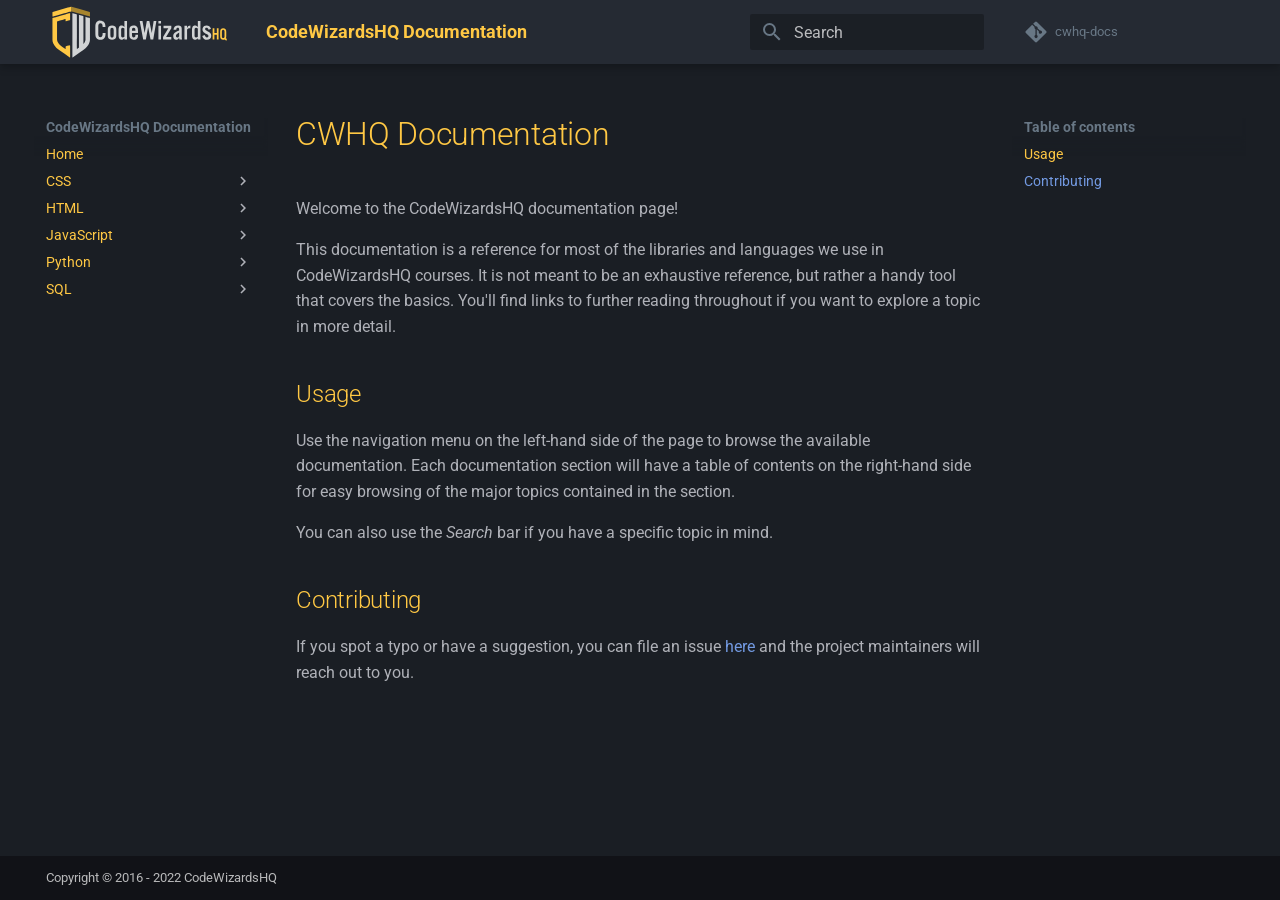
==== index.html @ 2c2e21c8 "Deployed 462dd9d with MkDocs version: 1.5.3" ====
<!doctype html>
<html lang="en" class="no-js">
  <head>
    
      <meta charset="utf-8">
      <meta name="viewport" content="width=device-width,initial-scale=1">
      
      
      
        <link rel="canonical" href="http://docs.codewizardshq.com/">
      
      
      
        <link rel="next" href="css/css/">
      
      
      <link rel="icon" href="assets/favicon.ico">
      <meta name="generator" content="mkdocs-1.5.3, mkdocs-material-9.4.0">
    
    
      
        <title>CodeWizardsHQ Documentation</title>
      
    
    
      <link rel="stylesheet" href="assets/stylesheets/main.9f615399.min.css">
      
        
        <link rel="stylesheet" href="assets/stylesheets/palette.649f08f9.min.css">
      
      


    
    
      
    
    
      
        
        
        <link rel="preconnect" href="https://fonts.gstatic.com" crossorigin>
        <link rel="stylesheet" href="https://fonts.googleapis.com/css?family=Roboto:300,300i,400,400i,700,700i%7CRoboto+Mono:400,400i,700,700i&display=fallback">
        <style>:root{--md-text-font:"Roboto";--md-code-font:"Roboto Mono"}</style>
      
    
    
      <link rel="stylesheet" href="stylesheets/extra.css">
    
    <script>__md_scope=new URL(".",location),__md_hash=e=>[...e].reduce((e,_)=>(e<<5)-e+_.charCodeAt(0),0),__md_get=(e,_=localStorage,t=__md_scope)=>JSON.parse(_.getItem(t.pathname+"."+e)),__md_set=(e,_,t=localStorage,a=__md_scope)=>{try{t.setItem(a.pathname+"."+e,JSON.stringify(_))}catch(e){}}</script>
    
      
  


  
  

<script id="__analytics">function __md_analytics(){function n(){dataLayer.push(arguments)}window.dataLayer=window.dataLayer||[],n("js",new Date),n("config","G-JR29D20SDK"),document.addEventListener("DOMContentLoaded",function(){document.forms.search&&document.forms.search.query.addEventListener("blur",function(){this.value&&n("event","search",{search_term:this.value})}),document$.subscribe(function(){var a=document.forms.feedback;if(void 0!==a)for(var e of a.querySelectorAll("[type=submit]"))e.addEventListener("click",function(e){e.preventDefault();var t=document.location.pathname,e=this.getAttribute("data-md-value");n("event","feedback",{page:t,data:e}),a.firstElementChild.disabled=!0;e=a.querySelector(".md-feedback__note [data-md-value='"+e+"']");e&&(e.hidden=!1)}),a.hidden=!1}),location$.subscribe(function(e){n("config","G-JR29D20SDK",{page_path:e.pathname})})});var e=document.createElement("script");e.async=!0,e.src="https://www.googletagmanager.com/gtag/js?id=G-JR29D20SDK",document.getElementById("__analytics").insertAdjacentElement("afterEnd",e)}</script>
  
    <script>"undefined"!=typeof __md_analytics&&__md_analytics()</script>
  

    
    
    
  </head>
  
  
    
    
    
    
    
    <body dir="ltr" data-md-color-scheme="slate" data-md-color-primary="indigo" data-md-color-accent="indigo">
  
    
    
    <input class="md-toggle" data-md-toggle="drawer" type="checkbox" id="__drawer" autocomplete="off">
    <input class="md-toggle" data-md-toggle="search" type="checkbox" id="__search" autocomplete="off">
    <label class="md-overlay" for="__drawer"></label>
    <div data-md-component="skip">
      
        
        <a href="#cwhq-documentation" class="md-skip">
          Skip to content
        </a>
      
    </div>
    <div data-md-component="announce">
      
    </div>
    
    
      

  

<header class="md-header md-header--shadow" data-md-component="header">
  <nav class="md-header__inner md-grid" aria-label="Header">
    <a href="." title="CodeWizardsHQ Documentation" class="md-header__button md-logo" aria-label="CodeWizardsHQ Documentation" data-md-component="logo">
      
  <img src="assets/lightHorizontal.svg" alt="logo">

    </a>
    <label class="md-header__button md-icon" for="__drawer">
      
      <svg xmlns="http://www.w3.org/2000/svg" viewBox="0 0 24 24"><path d="M3 6h18v2H3V6m0 5h18v2H3v-2m0 5h18v2H3v-2Z"/></svg>
    </label>
    <div class="md-header__title" data-md-component="header-title">
      <div class="md-header__ellipsis">
        <div class="md-header__topic">
          <span class="md-ellipsis">
            CodeWizardsHQ Documentation
          </span>
        </div>
        <div class="md-header__topic" data-md-component="header-topic">
          <span class="md-ellipsis">
            
              Home
            
          </span>
        </div>
      </div>
    </div>
    
      
    
    
    
      <label class="md-header__button md-icon" for="__search">
        
        <svg xmlns="http://www.w3.org/2000/svg" viewBox="0 0 24 24"><path d="M9.5 3A6.5 6.5 0 0 1 16 9.5c0 1.61-.59 3.09-1.56 4.23l.27.27h.79l5 5-1.5 1.5-5-5v-.79l-.27-.27A6.516 6.516 0 0 1 9.5 16 6.5 6.5 0 0 1 3 9.5 6.5 6.5 0 0 1 9.5 3m0 2C7 5 5 7 5 9.5S7 14 9.5 14 14 12 14 9.5 12 5 9.5 5Z"/></svg>
      </label>
      <div class="md-search" data-md-component="search" role="dialog">
  <label class="md-search__overlay" for="__search"></label>
  <div class="md-search__inner" role="search">
    <form class="md-search__form" name="search">
      <input type="text" class="md-search__input" name="query" aria-label="Search" placeholder="Search" autocapitalize="off" autocorrect="off" autocomplete="off" spellcheck="false" data-md-component="search-query" required>
      <label class="md-search__icon md-icon" for="__search">
        
        <svg xmlns="http://www.w3.org/2000/svg" viewBox="0 0 24 24"><path d="M9.5 3A6.5 6.5 0 0 1 16 9.5c0 1.61-.59 3.09-1.56 4.23l.27.27h.79l5 5-1.5 1.5-5-5v-.79l-.27-.27A6.516 6.516 0 0 1 9.5 16 6.5 6.5 0 0 1 3 9.5 6.5 6.5 0 0 1 9.5 3m0 2C7 5 5 7 5 9.5S7 14 9.5 14 14 12 14 9.5 12 5 9.5 5Z"/></svg>
        
        <svg xmlns="http://www.w3.org/2000/svg" viewBox="0 0 24 24"><path d="M20 11v2H8l5.5 5.5-1.42 1.42L4.16 12l7.92-7.92L13.5 5.5 8 11h12Z"/></svg>
      </label>
      <nav class="md-search__options" aria-label="Search">
        
        <button type="reset" class="md-search__icon md-icon" title="Clear" aria-label="Clear" tabindex="-1">
          
          <svg xmlns="http://www.w3.org/2000/svg" viewBox="0 0 24 24"><path d="M19 6.41 17.59 5 12 10.59 6.41 5 5 6.41 10.59 12 5 17.59 6.41 19 12 13.41 17.59 19 19 17.59 13.41 12 19 6.41Z"/></svg>
        </button>
      </nav>
      
        <div class="md-search__suggest" data-md-component="search-suggest"></div>
      
    </form>
    <div class="md-search__output">
      <div class="md-search__scrollwrap" data-md-scrollfix>
        <div class="md-search-result" data-md-component="search-result">
          <div class="md-search-result__meta">
            Initializing search
          </div>
          <ol class="md-search-result__list" role="presentation"></ol>
        </div>
      </div>
    </div>
  </div>
</div>
    
    
      <div class="md-header__source">
        <a href="https://github.com/codewizardshq/docs" title="Go to repository" class="md-source" data-md-component="source">
  <div class="md-source__icon md-icon">
    
    <svg xmlns="http://www.w3.org/2000/svg" viewBox="0 0 448 512"><!--! Font Awesome Free 6.4.2 by @fontawesome - https://fontawesome.com License - https://fontawesome.com/license/free (Icons: CC BY 4.0, Fonts: SIL OFL 1.1, Code: MIT License) Copyright 2023 Fonticons, Inc.--><path d="M439.55 236.05 244 40.45a28.87 28.87 0 0 0-40.81 0l-40.66 40.63 51.52 51.52c27.06-9.14 52.68 16.77 43.39 43.68l49.66 49.66c34.23-11.8 61.18 31 35.47 56.69-26.49 26.49-70.21-2.87-56-37.34L240.22 199v121.85c25.3 12.54 22.26 41.85 9.08 55a34.34 34.34 0 0 1-48.55 0c-17.57-17.6-11.07-46.91 11.25-56v-123c-20.8-8.51-24.6-30.74-18.64-45L142.57 101 8.45 235.14a28.86 28.86 0 0 0 0 40.81l195.61 195.6a28.86 28.86 0 0 0 40.8 0l194.69-194.69a28.86 28.86 0 0 0 0-40.81z"/></svg>
  </div>
  <div class="md-source__repository">
    cwhq-docs
  </div>
</a>
      </div>
    
  </nav>
  
</header>
    
    <div class="md-container" data-md-component="container">
      
      
        
          
        
      
      <main class="md-main" data-md-component="main">
        <div class="md-main__inner md-grid">
          
            
              
              <div class="md-sidebar md-sidebar--primary" data-md-component="sidebar" data-md-type="navigation" >
                <div class="md-sidebar__scrollwrap">
                  <div class="md-sidebar__inner">
                    



<nav class="md-nav md-nav--primary" aria-label="Navigation" data-md-level="0">
  <label class="md-nav__title" for="__drawer">
    <a href="." title="CodeWizardsHQ Documentation" class="md-nav__button md-logo" aria-label="CodeWizardsHQ Documentation" data-md-component="logo">
      
  <img src="assets/lightHorizontal.svg" alt="logo">

    </a>
    CodeWizardsHQ Documentation
  </label>
  
    <div class="md-nav__source">
      <a href="https://github.com/codewizardshq/docs" title="Go to repository" class="md-source" data-md-component="source">
  <div class="md-source__icon md-icon">
    
    <svg xmlns="http://www.w3.org/2000/svg" viewBox="0 0 448 512"><!--! Font Awesome Free 6.4.2 by @fontawesome - https://fontawesome.com License - https://fontawesome.com/license/free (Icons: CC BY 4.0, Fonts: SIL OFL 1.1, Code: MIT License) Copyright 2023 Fonticons, Inc.--><path d="M439.55 236.05 244 40.45a28.87 28.87 0 0 0-40.81 0l-40.66 40.63 51.52 51.52c27.06-9.14 52.68 16.77 43.39 43.68l49.66 49.66c34.23-11.8 61.18 31 35.47 56.69-26.49 26.49-70.21-2.87-56-37.34L240.22 199v121.85c25.3 12.54 22.26 41.85 9.08 55a34.34 34.34 0 0 1-48.55 0c-17.57-17.6-11.07-46.91 11.25-56v-123c-20.8-8.51-24.6-30.74-18.64-45L142.57 101 8.45 235.14a28.86 28.86 0 0 0 0 40.81l195.61 195.6a28.86 28.86 0 0 0 40.8 0l194.69-194.69a28.86 28.86 0 0 0 0-40.81z"/></svg>
  </div>
  <div class="md-source__repository">
    cwhq-docs
  </div>
</a>
    </div>
  
  <ul class="md-nav__list" data-md-scrollfix>
    
      
      
  
  
    
  
  
    <li class="md-nav__item md-nav__item--active">
      
      <input class="md-nav__toggle md-toggle" type="checkbox" id="__toc">
      
      
        
      
      
        <label class="md-nav__link md-nav__link--active" for="__toc">
          
  
  <span class="md-ellipsis">
    Home
  </span>
  

          <span class="md-nav__icon md-icon"></span>
        </label>
      
      <a href="." class="md-nav__link md-nav__link--active">
        
  
  <span class="md-ellipsis">
    Home
  </span>
  

      </a>
      
        

<nav class="md-nav md-nav--secondary" aria-label="Table of contents">
  
  
  
    
  
  
    <label class="md-nav__title" for="__toc">
      <span class="md-nav__icon md-icon"></span>
      Table of contents
    </label>
    <ul class="md-nav__list" data-md-component="toc" data-md-scrollfix>
      
        <li class="md-nav__item">
  <a href="#usage" class="md-nav__link">
    Usage
  </a>
  
</li>
      
        <li class="md-nav__item">
  <a href="#contributing" class="md-nav__link">
    Contributing
  </a>
  
</li>
      
    </ul>
  
</nav>
      
    </li>
  

    
      
      
  
  
  
    
    
    
    <li class="md-nav__item md-nav__item--nested">
      
        
        
        
        
        <input class="md-nav__toggle md-toggle " type="checkbox" id="__nav_2" >
        
          <label class="md-nav__link" for="__nav_2" id="__nav_2_label" tabindex="0">
            
  
  <span class="md-ellipsis">
    CSS
  </span>
  

            <span class="md-nav__icon md-icon"></span>
          </label>
        
        <nav class="md-nav" data-md-level="1" aria-labelledby="__nav_2_label" aria-expanded="false">
          <label class="md-nav__title" for="__nav_2">
            <span class="md-nav__icon md-icon"></span>
            CSS
          </label>
          <ul class="md-nav__list" data-md-scrollfix>
            
              
                
  
  
  
    <li class="md-nav__item">
      <a href="css/css/" class="md-nav__link">
        
  
  <span class="md-ellipsis">
    CSS Language
  </span>
  

      </a>
    </li>
  

              
            
          </ul>
        </nav>
      
    </li>
  

    
      
      
  
  
  
    
    
    
    <li class="md-nav__item md-nav__item--nested">
      
        
        
        
        
        <input class="md-nav__toggle md-toggle " type="checkbox" id="__nav_3" >
        
          <label class="md-nav__link" for="__nav_3" id="__nav_3_label" tabindex="0">
            
  
  <span class="md-ellipsis">
    HTML
  </span>
  

            <span class="md-nav__icon md-icon"></span>
          </label>
        
        <nav class="md-nav" data-md-level="1" aria-labelledby="__nav_3_label" aria-expanded="false">
          <label class="md-nav__title" for="__nav_3">
            <span class="md-nav__icon md-icon"></span>
            HTML
          </label>
          <ul class="md-nav__list" data-md-scrollfix>
            
              
                
  
  
  
    <li class="md-nav__item">
      <a href="html/html/" class="md-nav__link">
        
  
  <span class="md-ellipsis">
    HTML Language
  </span>
  

      </a>
    </li>
  

              
            
          </ul>
        </nav>
      
    </li>
  

    
      
      
  
  
  
    
    
    
    <li class="md-nav__item md-nav__item--nested">
      
        
        
        
        
        <input class="md-nav__toggle md-toggle " type="checkbox" id="__nav_4" >
        
          <label class="md-nav__link" for="__nav_4" id="__nav_4_label" tabindex="0">
            
  
  <span class="md-ellipsis">
    JavaScript
  </span>
  

            <span class="md-nav__icon md-icon"></span>
          </label>
        
        <nav class="md-nav" data-md-level="1" aria-labelledby="__nav_4_label" aria-expanded="false">
          <label class="md-nav__title" for="__nav_4">
            <span class="md-nav__icon md-icon"></span>
            JavaScript
          </label>
          <ul class="md-nav__list" data-md-scrollfix>
            
              
                
  
  
  
    <li class="md-nav__item">
      <a href="javascript/javascript-language/" class="md-nav__link">
        
  
  <span class="md-ellipsis">
    JavaScript Language
  </span>
  

      </a>
    </li>
  

              
            
              
                
  
  
  
    <li class="md-nav__item">
      <a href="javascript/browser-apis-and-jquery/" class="md-nav__link">
        
  
  <span class="md-ellipsis">
    Browser APIs and jQuery
  </span>
  

      </a>
    </li>
  

              
            
          </ul>
        </nav>
      
    </li>
  

    
      
      
  
  
  
    
    
    
    <li class="md-nav__item md-nav__item--nested">
      
        
        
        
        
        <input class="md-nav__toggle md-toggle " type="checkbox" id="__nav_5" >
        
          <label class="md-nav__link" for="__nav_5" id="__nav_5_label" tabindex="0">
            
  
  <span class="md-ellipsis">
    Python
  </span>
  

            <span class="md-nav__icon md-icon"></span>
          </label>
        
        <nav class="md-nav" data-md-level="1" aria-labelledby="__nav_5_label" aria-expanded="false">
          <label class="md-nav__title" for="__nav_5">
            <span class="md-nav__icon md-icon"></span>
            Python
          </label>
          <ul class="md-nav__list" data-md-scrollfix>
            
              
                
  
  
  
    <li class="md-nav__item">
      <a href="python/python-language/" class="md-nav__link">
        
  
  <span class="md-ellipsis">
    Python Language
  </span>
  

      </a>
    </li>
  

              
            
              
                
  
  
  
    <li class="md-nav__item">
      <a href="python/wizardlib/" class="md-nav__link">
        
  
  <span class="md-ellipsis">
    Wizardlib
  </span>
  

      </a>
    </li>
  

              
            
          </ul>
        </nav>
      
    </li>
  

    
      
      
  
  
  
    
    
    
    <li class="md-nav__item md-nav__item--nested">
      
        
        
        
        
        <input class="md-nav__toggle md-toggle " type="checkbox" id="__nav_6" >
        
          <label class="md-nav__link" for="__nav_6" id="__nav_6_label" tabindex="0">
            
  
  <span class="md-ellipsis">
    SQL
  </span>
  

            <span class="md-nav__icon md-icon"></span>
          </label>
        
        <nav class="md-nav" data-md-level="1" aria-labelledby="__nav_6_label" aria-expanded="false">
          <label class="md-nav__title" for="__nav_6">
            <span class="md-nav__icon md-icon"></span>
            SQL
          </label>
          <ul class="md-nav__list" data-md-scrollfix>
            
              
                
  
  
  
    <li class="md-nav__item">
      <a href="sql/sql-language/" class="md-nav__link">
        
  
  <span class="md-ellipsis">
    SQL Language
  </span>
  

      </a>
    </li>
  

              
            
          </ul>
        </nav>
      
    </li>
  

    
  </ul>
</nav>
                  </div>
                </div>
              </div>
            
            
              
              <div class="md-sidebar md-sidebar--secondary" data-md-component="sidebar" data-md-type="toc" >
                <div class="md-sidebar__scrollwrap">
                  <div class="md-sidebar__inner">
                    

<nav class="md-nav md-nav--secondary" aria-label="Table of contents">
  
  
  
    
  
  
    <label class="md-nav__title" for="__toc">
      <span class="md-nav__icon md-icon"></span>
      Table of contents
    </label>
    <ul class="md-nav__list" data-md-component="toc" data-md-scrollfix>
      
        <li class="md-nav__item">
  <a href="#usage" class="md-nav__link">
    Usage
  </a>
  
</li>
      
        <li class="md-nav__item">
  <a href="#contributing" class="md-nav__link">
    Contributing
  </a>
  
</li>
      
    </ul>
  
</nav>
                  </div>
                </div>
              </div>
            
          
          
            <div class="md-content" data-md-component="content">
              <article class="md-content__inner md-typeset">
                
                  

  
  


<h1 id="cwhq-documentation">CWHQ Documentation<a class="headerlink" href="#cwhq-documentation" title="Permanent link">&para;</a></h1>
<p>Welcome to the CodeWizardsHQ documentation page!</p>
<p>This documentation is a reference for most of the libraries and languages we use in CodeWizardsHQ courses. It is not meant to be an exhaustive reference, but rather a handy tool that covers the basics. You'll find links to further reading throughout if you want to explore a topic in more detail.</p>
<h2 id="usage">Usage<a class="headerlink" href="#usage" title="Permanent link">&para;</a></h2>
<p>Use the navigation menu on the left-hand side of the page to browse the available documentation. Each documentation section will have a table of contents on the right-hand side for easy browsing of the major topics contained in the section.</p>
<p>You can also use the <em>Search</em> bar if you have a specific topic in mind.</p>
<h2 id="contributing">Contributing<a class="headerlink" href="#contributing" title="Permanent link">&para;</a></h2>
<p>If you spot a typo or have a suggestion, you can file an issue <a href="https://github.com/codewizardshq/docs/issues">here</a> and the project maintainers will reach out to you.</p>


  




                
              </article>
            </div>
          
          
        </div>
        
      </main>
      
        <footer class="md-footer">
  
  <div class="md-footer-meta md-typeset">
    <div class="md-footer-meta__inner md-grid">
      <div class="md-copyright">
  
    <div class="md-copyright__highlight">
      Copyright &copy; 2016 - 2022 CodeWizardsHQ
    </div>
  
  
</div>
      
    </div>
  </div>
</footer>
      
    </div>
    <div class="md-dialog" data-md-component="dialog">
      <div class="md-dialog__inner md-typeset"></div>
    </div>
    
    <script id="__config" type="application/json">{"base": ".", "features": ["navigation.instant", "search.suggest"], "search": "assets/javascripts/workers/search.a264c092.min.js", "translations": {"clipboard.copied": "Copied to clipboard", "clipboard.copy": "Copy to clipboard", "search.result.more.one": "1 more on this page", "search.result.more.other": "# more on this page", "search.result.none": "No matching documents", "search.result.one": "1 matching document", "search.result.other": "# matching documents", "search.result.placeholder": "Type to start searching", "search.result.term.missing": "Missing", "select.version": "Select version"}}</script>
    
    
      <script src="assets/javascripts/bundle.4e0fa4ba.min.js"></script>
      
    
  </body>
</html>
---- assets/stylesheets/main.9f615399.min.css ----
@charset "UTF-8";html{-webkit-text-size-adjust:none;-moz-text-size-adjust:none;text-size-adjust:none;box-sizing:border-box}*,:after,:before{box-sizing:inherit}@media (prefers-reduced-motion){*,:after,:before{transition:none!important}}body{margin:0}a,button,input,label{-webkit-tap-highlight-color:transparent}a{color:inherit;text-decoration:none}hr{border:0;box-sizing:initial;display:block;height:.05rem;overflow:visible;padding:0}small{font-size:80%}sub,sup{line-height:1em}img{border-style:none}table{border-collapse:initial;border-spacing:0}td,th{font-weight:400;vertical-align:top}button{background:#0000;border:0;font-family:inherit;font-size:inherit;margin:0;padding:0}input{border:0;outline:none}:root{--md-primary-fg-color:#4051b5;--md-primary-fg-color--light:#5d6cc0;--md-primary-fg-color--dark:#303fa1;--md-primary-bg-color:#fff;--md-primary-bg-color--light:#ffffffb3;--md-accent-fg-color:#526cfe;--md-accent-fg-color--transparent:#526cfe1a;--md-accent-bg-color:#fff;--md-accent-bg-color--light:#ffffffb3}[data-md-color-scheme=default]{color-scheme:light}[data-md-color-scheme=default] img[src$="#gh-dark-mode-only"],[data-md-color-scheme=default] img[src$="#only-dark"]{display:none}:root,[data-md-color-scheme=default]{--md-hue:230;--md-default-fg-color:#000000de;--md-default-fg-color--light:#0000008a;--md-default-fg-color--lighter:#00000052;--md-default-fg-color--lightest:#00000012;--md-default-bg-color:#fff;--md-default-bg-color--light:#ffffffb3;--md-default-bg-color--lighter:#ffffff4d;--md-default-bg-color--lightest:#ffffff1f;--md-code-fg-color:#36464e;--md-code-bg-color:#f5f5f5;--md-code-hl-color:#4287ff;--md-code-hl-color--light:#4287ff1a;--md-code-hl-number-color:#d52a2a;--md-code-hl-special-color:#db1457;--md-code-hl-function-color:#a846b9;--md-code-hl-constant-color:#6e59d9;--md-code-hl-keyword-color:#3f6ec6;--md-code-hl-string-color:#1c7d4d;--md-code-hl-name-color:var(--md-code-fg-color);--md-code-hl-operator-color:var(--md-default-fg-color--light);--md-code-hl-punctuation-color:var(--md-default-fg-color--light);--md-code-hl-comment-color:var(--md-default-fg-color--light);--md-code-hl-generic-color:var(--md-default-fg-color--light);--md-code-hl-variable-color:var(--md-default-fg-color--light);--md-typeset-color:var(--md-default-fg-color);--md-typeset-a-color:var(--md-primary-fg-color);--md-typeset-del-color:#f5503d26;--md-typeset-ins-color:#0bd57026;--md-typeset-kbd-color:#fafafa;--md-typeset-kbd-accent-color:#fff;--md-typeset-kbd-border-color:#b8b8b8;--md-typeset-mark-color:#ffff0080;--md-typeset-strong-color:var(--md-default-fg-color);--md-typeset-table-color:#0000001f;--md-typeset-table-color--light:rgba(0,0,0,.035);--md-admonition-fg-color:var(--md-default-fg-color);--md-admonition-bg-color:var(--md-default-bg-color);--md-warning-fg-color:#000000de;--md-warning-bg-color:#ff9;--md-footer-fg-color:#fff;--md-footer-fg-color--light:#ffffffb3;--md-footer-fg-color--lighter:#ffffff73;--md-footer-bg-color:#000000de;--md-footer-bg-color--dark:#00000052;--md-shadow-z1:0 0.2rem 0.5rem #0000000d,0 0 0.05rem #0000001a;--md-shadow-z2:0 0.2rem 0.5rem #0000001a,0 0 0.05rem #00000040;--md-shadow-z3:0 0.2rem 0.5rem #0003,0 0 0.05rem #00000059}.md-icon svg{fill:currentcolor;display:block;height:1.2rem;width:1.2rem}body{-webkit-font-smoothing:antialiased;-moz-osx-font-smoothing:grayscale;--md-text-font-family:var(--md-text-font,_),-apple-system,BlinkMacSystemFont,Helvetica,Arial,sans-serif;--md-code-font-family:var(--md-code-font,_),SFMono-Regular,Consolas,Menlo,monospace}aside,body,input{font-feature-settings:"kern","liga";color:var(--md-typeset-color);font-family:var(--md-text-font-family)}code,kbd,pre{font-feature-settings:"kern";font-family:var(--md-code-font-family)}:root{--md-typeset-table-sort-icon:url('data:image/svg+xml;charset=utf-8,<svg xmlns="http://www.w3.org/2000/svg" viewBox="0 0 24 24"><path d="m18 21-4-4h3V7h-3l4-4 4 4h-3v10h3M2 19v-2h10v2M2 13v-2h7v2M2 7V5h4v2H2Z"/></svg>');--md-typeset-table-sort-icon--asc:url('data:image/svg+xml;charset=utf-8,<svg xmlns="http://www.w3.org/2000/svg" viewBox="0 0 24 24"><path d="M19 17h3l-4 4-4-4h3V3h2M2 17h10v2H2M6 5v2H2V5m0 6h7v2H2v-2Z"/></svg>');--md-typeset-table-sort-icon--desc:url('data:image/svg+xml;charset=utf-8,<svg xmlns="http://www.w3.org/2000/svg" viewBox="0 0 24 24"><path d="M19 7h3l-4-4-4 4h3v14h2M2 17h10v2H2M6 5v2H2V5m0 6h7v2H2v-2Z"/></svg>')}.md-typeset{-webkit-print-color-adjust:exact;color-adjust:exact;font-size:.8rem;line-height:1.6}@media print{.md-typeset{font-size:.68rem}}.md-typeset blockquote,.md-typeset dl,.md-typeset figure,.md-typeset ol,.md-typeset pre,.md-typeset ul{margin-bottom:1em;margin-top:1em}.md-typeset h1{color:var(--md-default-fg-color--light);font-size:2em;line-height:1.3;margin:0 0 1.25em}.md-typeset h1,.md-typeset h2{font-weight:300;letter-spacing:-.01em}.md-typeset h2{font-size:1.5625em;line-height:1.4;margin:1.6em 0 .64em}.md-typeset h3{font-size:1.25em;font-weight:400;letter-spacing:-.01em;line-height:1.5;margin:1.6em 0 .8em}.md-typeset h2+h3{margin-top:.8em}.md-typeset h4{font-weight:700;letter-spacing:-.01em;margin:1em 0}.md-typeset h5,.md-typeset h6{color:var(--md-default-fg-color--light);font-size:.8em;font-weight:700;letter-spacing:-.01em;margin:1.25em 0}.md-typeset h5{text-transform:uppercase}.md-typeset hr{border-bottom:.05rem solid var(--md-default-fg-color--lightest);display:flow-root;margin:1.5em 0}.md-typeset a{color:var(--md-typeset-a-color);word-break:break-word}.md-typeset a,.md-typeset a:before{transition:color 125ms}.md-typeset a:focus,.md-typeset a:hover{color:var(--md-accent-fg-color)}.md-typeset a:focus code,.md-typeset a:hover code{background-color:var(--md-accent-fg-color--transparent)}.md-typeset a code{color:currentcolor;transition:background-color 125ms}.md-typeset a strong{color:currentcolor}.md-typeset a.focus-visible{outline-color:var(--md-accent-fg-color);outline-offset:.2rem}.md-typeset code,.md-typeset kbd,.md-typeset pre{color:var(--md-code-fg-color);direction:ltr;font-variant-ligatures:none}@media print{.md-typeset code,.md-typeset kbd,.md-typeset pre{white-space:pre-wrap}}.md-typeset code{background-color:var(--md-code-bg-color);border-radius:.1rem;-webkit-box-decoration-break:clone;box-decoration-break:clone;font-size:.85em;padding:0 .2941176471em;word-break:break-word}.md-typeset code:not(.focus-visible){-webkit-tap-highlight-color:transparent;outline:none}.md-typeset pre{display:flow-root;line-height:1.4;position:relative}.md-typeset pre>code{-webkit-box-decoration-break:slice;box-decoration-break:slice;box-shadow:none;display:block;margin:0;outline-color:var(--md-accent-fg-color);overflow:auto;padding:.7720588235em 1.1764705882em;scrollbar-color:var(--md-default-fg-color--lighter) #0000;scrollbar-width:thin;touch-action:auto;word-break:normal}.md-typeset pre>code:hover{scrollbar-color:var(--md-accent-fg-color) #0000}.md-typeset pre>code::-webkit-scrollbar{height:.2rem;width:.2rem}.md-typeset pre>code::-webkit-scrollbar-thumb{background-color:var(--md-default-fg-color--lighter)}.md-typeset pre>code::-webkit-scrollbar-thumb:hover{background-color:var(--md-accent-fg-color)}.md-typeset kbd{background-color:var(--md-typeset-kbd-color);border-radius:.1rem;box-shadow:0 .1rem 0 .05rem var(--md-typeset-kbd-border-color),0 .1rem 0 var(--md-typeset-kbd-border-color),0 -.1rem .2rem var(--md-typeset-kbd-accent-color) inset;color:var(--md-default-fg-color);display:inline-block;font-size:.75em;padding:0 .6666666667em;vertical-align:text-top;word-break:break-word}.md-typeset mark{background-color:var(--md-typeset-mark-color);-webkit-box-decoration-break:clone;box-decoration-break:clone;color:inherit;word-break:break-word}.md-typeset abbr{border-bottom:.05rem dotted var(--md-default-fg-color--light);cursor:help;text-decoration:none}@media (hover:none){.md-typeset abbr[title]:focus:after,.md-typeset abbr[title]:hover:after{background-color:var(--md-default-fg-color);border-radius:.1rem;box-shadow:var(--md-shadow-z3);color:var(--md-default-bg-color);content:attr(title);font-size:.7rem;left:.8rem;margin-top:2em;padding:.2rem .3rem;position:absolute;right:.8rem}}.md-typeset small{opacity:.75}[dir=ltr] .md-typeset sub,[dir=ltr] .md-typeset sup{margin-left:.078125em}[dir=rtl] .md-typeset sub,[dir=rtl] .md-typeset sup{margin-right:.078125em}.md-typeset strong{color:var(--md-typeset-strong-color)}[dir=ltr] .md-typeset blockquote{padding-left:.6rem}[dir=rtl] .md-typeset blockquote{padding-right:.6rem}[dir=ltr] .md-typeset blockquote{border-left:.2rem solid var(--md-default-fg-color--lighter)}[dir=rtl] .md-typeset blockquote{border-right:.2rem solid var(--md-default-fg-color--lighter)}.md-typeset blockquote{color:var(--md-default-fg-color--light);margin-left:0;margin-right:0}.md-typeset ul{list-style-type:disc}[dir=ltr] .md-typeset ol,[dir=ltr] .md-typeset ul{margin-left:.625em}[dir=rtl] .md-typeset ol,[dir=rtl] .md-typeset ul{margin-right:.625em}.md-typeset ol,.md-typeset ul{padding:0}.md-typeset ol:not([hidden]),.md-typeset ul:not([hidden]){display:flow-root}.md-typeset ol ol,.md-typeset ul ol{list-style-type:lower-alpha}.md-typeset ol ol ol,.md-typeset ul ol ol{list-style-type:lower-roman}[dir=ltr] .md-typeset ol li,[dir=ltr] .md-typeset ul li{margin-left:1.25em}[dir=rtl] .md-typeset ol li,[dir=rtl] .md-typeset ul li{margin-right:1.25em}.md-typeset ol li,.md-typeset ul li{margin-bottom:.5em}.md-typeset ol li blockquote,.md-typeset ol li p,.md-typeset ul li blockquote,.md-typeset ul li p{margin:.5em 0}.md-typeset ol li:last-child,.md-typeset ul li:last-child{margin-bottom:0}[dir=ltr] .md-typeset ol li ol,[dir=ltr] .md-typeset ol li ul,[dir=ltr] .md-typeset ul li ol,[dir=ltr] .md-typeset ul li ul{margin-left:.625em}[dir=rtl] .md-typeset ol li ol,[dir=rtl] .md-typeset ol li ul,[dir=rtl] .md-typeset ul li ol,[dir=rtl] .md-typeset ul li ul{margin-right:.625em}.md-typeset ol li ol,.md-typeset ol li ul,.md-typeset ul li ol,.md-typeset ul li ul{margin-bottom:.5em;margin-top:.5em}[dir=ltr] .md-typeset dd{margin-left:1.875em}[dir=rtl] .md-typeset dd{margin-right:1.875em}.md-typeset dd{margin-bottom:1.5em;margin-top:1em}.md-typeset img,.md-typeset svg,.md-typeset video{height:auto;max-width:100%}.md-typeset img[align=left]{margin:1em 1em 1em 0}.md-typeset img[align=right]{margin:1em 0 1em 1em}.md-typeset img[align]:only-child{margin-top:0}.md-typeset figure{display:flow-root;margin:1em auto;max-width:100%;text-align:center;width:-webkit-fit-content;width:-moz-fit-content;width:fit-content}.md-typeset figure img{display:block}.md-typeset figcaption{font-style:italic;margin:1em auto;max-width:24rem}.md-typeset iframe{max-width:100%}.md-typeset table:not([class]){background-color:var(--md-default-bg-color);border:.05rem solid var(--md-typeset-table-color);border-radius:.1rem;display:inline-block;font-size:.64rem;max-width:100%;overflow:auto;touch-action:auto}@media print{.md-typeset table:not([class]){display:table}}.md-typeset table:not([class])+*{margin-top:1.5em}.md-typeset table:not([class]) td>:first-child,.md-typeset table:not([class]) th>:first-child{margin-top:0}.md-typeset table:not([class]) td>:last-child,.md-typeset table:not([class]) th>:last-child{margin-bottom:0}.md-typeset table:not([class]) td:not([align]),.md-typeset table:not([class]) th:not([align]){text-align:left}[dir=rtl] .md-typeset table:not([class]) td:not([align]),[dir=rtl] .md-typeset table:not([class]) th:not([align]){text-align:right}.md-typeset table:not([class]) th{font-weight:700;min-width:5rem;padding:.9375em 1.25em;vertical-align:top}.md-typeset table:not([class]) td{border-top:.05rem solid var(--md-typeset-table-color);padding:.9375em 1.25em;vertical-align:top}.md-typeset table:not([class]) tbody tr{transition:background-color 125ms}.md-typeset table:not([class]) tbody tr:hover{background-color:var(--md-typeset-table-color--light);box-shadow:0 .05rem 0 var(--md-default-bg-color) inset}.md-typeset table:not([class]) a{word-break:normal}.md-typeset table th[role=columnheader]{cursor:pointer}[dir=ltr] .md-typeset table th[role=columnheader]:after{margin-left:.5em}[dir=rtl] .md-typeset table th[role=columnheader]:after{margin-right:.5em}.md-typeset table th[role=columnheader]:after{content:"";display:inline-block;height:1.2em;-webkit-mask-image:var(--md-typeset-table-sort-icon);mask-image:var(--md-typeset-table-sort-icon);-webkit-mask-repeat:no-repeat;mask-repeat:no-repeat;-webkit-mask-size:contain;mask-size:contain;transition:background-color 125ms;vertical-align:text-bottom;width:1.2em}.md-typeset table th[role=columnheader]:hover:after{background-color:var(--md-default-fg-color--lighter)}.md-typeset table th[role=columnheader][aria-sort=ascending]:after{background-color:var(--md-default-fg-color--light);-webkit-mask-image:var(--md-typeset-table-sort-icon--asc);mask-image:var(--md-typeset-table-sort-icon--asc)}.md-typeset table th[role=columnheader][aria-sort=descending]:after{background-color:var(--md-default-fg-color--light);-webkit-mask-image:var(--md-typeset-table-sort-icon--desc);mask-image:var(--md-typeset-table-sort-icon--desc)}.md-typeset__scrollwrap{margin:1em -.8rem;overflow-x:auto;touch-action:auto}.md-typeset__table{display:inline-block;margin-bottom:.5em;padding:0 .8rem}@media print{.md-typeset__table{display:block}}html .md-typeset__table table{display:table;margin:0;overflow:hidden;width:100%}@media screen and (max-width:44.9375em){.md-content__inner>pre{margin:1em -.8rem}.md-content__inner>pre code{border-radius:0}}.md-typeset .md-author{display:block;flex-shrink:0;height:1.6rem;overflow:hidden;position:relative;transition:color 125ms,transform 125ms;width:1.6rem}.md-typeset .md-author img{border-radius:100%;display:block}.md-typeset .md-author--more{background:var(--md-default-fg-color--lightest);color:var(--md-default-fg-color--lighter);font-size:.6rem;font-weight:700;line-height:1.6rem;text-align:center}.md-typeset .md-author--long{height:2.4rem;width:2.4rem}.md-typeset a.md-author{transform:scale(1)}.md-typeset a.md-author img{filter:grayscale(100%) opacity(75%);transition:filter 125ms}.md-typeset a.md-author:focus,.md-typeset a.md-author:hover{transform:scale(1.1);z-index:1}.md-typeset a.md-author:focus img,.md-typeset a.md-author:hover img{filter:grayscale(0)}.md-banner{background-color:var(--md-footer-bg-color);color:var(--md-footer-fg-color);overflow:auto}@media print{.md-banner{display:none}}.md-banner--warning{background-color:var(--md-warning-bg-color);color:var(--md-warning-fg-color)}.md-banner__inner{font-size:.7rem;margin:.6rem auto;padding:0 .8rem}[dir=ltr] .md-banner__button{float:right}[dir=rtl] .md-banner__button{float:left}.md-banner__button{color:inherit;cursor:pointer;transition:opacity .25s}.no-js .md-banner__button{display:none}.md-banner__button:hover{opacity:.7}html{font-size:125%;height:100%;overflow-x:hidden}@media screen and (min-width:100em){html{font-size:137.5%}}@media screen and (min-width:125em){html{font-size:150%}}body{background-color:var(--md-default-bg-color);display:flex;flex-direction:column;font-size:.5rem;min-height:100%;position:relative;width:100%}@media print{body{display:block}}@media screen and (max-width:59.9375em){body[data-md-scrolllock]{position:fixed}}.md-grid{margin-left:auto;margin-right:auto;max-width:61rem}.md-container{display:flex;flex-direction:column;flex-grow:1}@media print{.md-container{display:block}}.md-main{flex-grow:1}.md-main__inner{display:flex;height:100%;margin-top:1.5rem}.md-ellipsis{overflow:hidden;text-overflow:ellipsis}.md-toggle{display:none}.md-option{height:0;opacity:0;position:absolute;width:0}.md-option:checked+label:not([hidden]){display:block}.md-option.focus-visible+label{outline-color:var(--md-accent-fg-color);outline-style:auto}.md-skip{background-color:var(--md-default-fg-color);border-radius:.1rem;color:var(--md-default-bg-color);font-size:.64rem;margin:.5rem;opacity:0;outline-color:var(--md-accent-fg-color);padding:.3rem .5rem;position:fixed;transform:translateY(.4rem);z-index:-1}.md-skip:focus{opacity:1;transform:translateY(0);transition:transform .25s cubic-bezier(.4,0,.2,1),opacity 175ms 75ms;z-index:10}@page{margin:25mm}:root{--md-clipboard-icon:url('data:image/svg+xml;charset=utf-8,<svg xmlns="http://www.w3.org/2000/svg" viewBox="0 0 24 24"><path d="M19 21H8V7h11m0-2H8a2 2 0 0 0-2 2v14a2 2 0 0 0 2 2h11a2 2 0 0 0 2-2V7a2 2 0 0 0-2-2m-3-4H4a2 2 0 0 0-2 2v14h2V3h12V1Z"/></svg>')}.md-clipboard{border-radius:.1rem;color:var(--md-default-fg-color--lightest);cursor:pointer;height:1.5em;outline-color:var(--md-accent-fg-color);outline-offset:.1rem;position:absolute;right:.5em;top:.5em;transition:color .25s;width:1.5em;z-index:1}@media print{.md-clipboard{display:none}}.md-clipboard:not(.focus-visible){-webkit-tap-highlight-color:transparent;outline:none}:hover>.md-clipboard{color:var(--md-default-fg-color--light)}.md-clipboard:focus,.md-clipboard:hover{color:var(--md-accent-fg-color)}.md-clipboard:after{background-color:currentcolor;content:"";display:block;height:1.125em;margin:0 auto;-webkit-mask-image:var(--md-clipboard-icon);mask-image:var(--md-clipboard-icon);-webkit-mask-position:center;mask-position:center;-webkit-mask-repeat:no-repeat;mask-repeat:no-repeat;-webkit-mask-size:contain;mask-size:contain;width:1.125em}.md-clipboard--inline{cursor:pointer}.md-clipboard--inline code{transition:color .25s,background-color .25s}.md-clipboard--inline:focus code,.md-clipboard--inline:hover code{background-color:var(--md-accent-fg-color--transparent);color:var(--md-accent-fg-color)}@keyframes consent{0%{opacity:0;transform:translateY(100%)}to{opacity:1;transform:translateY(0)}}@keyframes overlay{0%{opacity:0}to{opacity:1}}.md-consent__overlay{animation:overlay .25s both;-webkit-backdrop-filter:blur(.1rem);backdrop-filter:blur(.1rem);background-color:#0000008a;height:100%;opacity:1;position:fixed;top:0;width:100%;z-index:5}.md-consent__inner{animation:consent .5s cubic-bezier(.1,.7,.1,1) both;background-color:var(--md-default-bg-color);border:0;border-radius:.1rem;bottom:0;box-shadow:0 0 .2rem #0000001a,0 .2rem .4rem #0003;max-height:100%;overflow:auto;padding:0;position:fixed;width:100%;z-index:5}.md-consent__form{padding:.8rem}.md-consent__settings{display:none;margin:1em 0}input:checked+.md-consent__settings{display:block}.md-consent__controls{margin-bottom:.8rem}.md-typeset .md-consent__controls .md-button{display:inline}@media screen and (max-width:44.9375em){.md-typeset .md-consent__controls .md-button{display:block;margin-top:.4rem;text-align:center;width:100%}}.md-consent label{cursor:pointer}.md-content{flex-grow:1;min-width:0}.md-content__inner{margin:0 .8rem 1.2rem;padding-top:.6rem}@media screen and (min-width:76.25em){[dir=ltr] .md-sidebar--primary:not([hidden])~.md-content>.md-content__inner{margin-left:1.2rem}[dir=ltr] .md-sidebar--secondary:not([hidden])~.md-content>.md-content__inner,[dir=rtl] .md-sidebar--primary:not([hidden])~.md-content>.md-content__inner{margin-right:1.2rem}[dir=rtl] .md-sidebar--secondary:not([hidden])~.md-content>.md-content__inner{margin-left:1.2rem}}.md-content__inner:before{content:"";display:block;height:.4rem}.md-content__inner>:last-child{margin-bottom:0}[dir=ltr] .md-content__button{float:right}[dir=rtl] .md-content__button{float:left}[dir=ltr] .md-content__button{margin-left:.4rem}[dir=rtl] .md-content__button{margin-right:.4rem}.md-content__button{margin:.4rem 0;padding:0}@media print{.md-content__button{display:none}}.md-typeset .md-content__button{color:var(--md-default-fg-color--lighter)}.md-content__button svg{display:inline;vertical-align:top}[dir=rtl] .md-content__button svg{transform:scaleX(-1)}[dir=ltr] .md-dialog{right:.8rem}[dir=rtl] .md-dialog{left:.8rem}.md-dialog{background-color:var(--md-default-fg-color);border-radius:.1rem;bottom:.8rem;box-shadow:var(--md-shadow-z3);min-width:11.1rem;opacity:0;padding:.4rem .6rem;pointer-events:none;position:fixed;transform:translateY(100%);transition:transform 0ms .4s,opacity .4s;z-index:4}@media print{.md-dialog{display:none}}.md-dialog--active{opacity:1;pointer-events:auto;transform:translateY(0);transition:transform .4s cubic-bezier(.075,.85,.175,1),opacity .4s}.md-dialog__inner{color:var(--md-default-bg-color);font-size:.7rem}.md-feedback{margin:2em 0 1em;text-align:center}.md-feedback fieldset{border:none;margin:0;padding:0}.md-feedback__title{font-weight:700;margin:1em auto}.md-feedback__inner{position:relative}.md-feedback__list{align-content:baseline;display:flex;flex-wrap:wrap;justify-content:center;position:relative}.md-feedback__list:hover .md-icon:not(:disabled){color:var(--md-default-fg-color--lighter)}:disabled .md-feedback__list{min-height:1.8rem}.md-feedback__icon{color:var(--md-default-fg-color--light);cursor:pointer;flex-shrink:0;margin:0 .1rem;transition:color 125ms}.md-feedback__icon:not(:disabled).md-icon:hover{color:var(--md-accent-fg-color)}.md-feedback__icon:disabled{color:var(--md-default-fg-color--lightest);pointer-events:none}.md-feedback__note{opacity:0;position:relative;transform:translateY(.4rem);transition:transform .4s cubic-bezier(.1,.7,.1,1),opacity .15s}.md-feedback__note>*{margin:0 auto;max-width:16rem}:disabled .md-feedback__note{opacity:1;transform:translateY(0)}.md-footer{background-color:var(--md-footer-bg-color);color:var(--md-footer-fg-color)}@media print{.md-footer{display:none}}.md-footer__inner{justify-content:space-between;overflow:auto;padding:.2rem}.md-footer__inner:not([hidden]){display:flex}.md-footer__link{align-items:end;display:flex;flex-grow:0.01;margin-bottom:.4rem;margin-top:1rem;max-width:100%;outline-color:var(--md-accent-fg-color);overflow:hidden;transition:opacity .25s}.md-footer__link:focus,.md-footer__link:hover{opacity:.7}[dir=rtl] .md-footer__link svg{transform:scaleX(-1)}@media screen and (max-width:44.9375em){.md-footer__link--prev{flex-shrink:0}.md-footer__link--prev .md-footer__title{display:none}}[dir=ltr] .md-footer__link--next{margin-left:auto}[dir=rtl] .md-footer__link--next{margin-right:auto}.md-footer__link--next{text-align:right}[dir=rtl] .md-footer__link--next{text-align:left}.md-footer__title{flex-grow:1;font-size:.9rem;margin-bottom:.7rem;max-width:calc(100% - 2.4rem);padding:0 1rem;white-space:nowrap}.md-footer__button{margin:.2rem;padding:.4rem}.md-footer__direction{font-size:.64rem;opacity:.7}.md-footer-meta{background-color:var(--md-footer-bg-color--dark)}.md-footer-meta__inner{display:flex;flex-wrap:wrap;justify-content:space-between;padding:.2rem}html .md-footer-meta.md-typeset a{color:var(--md-footer-fg-color--light)}html .md-footer-meta.md-typeset a:focus,html .md-footer-meta.md-typeset a:hover{color:var(--md-footer-fg-color)}.md-copyright{color:var(--md-footer-fg-color--lighter);font-size:.64rem;margin:auto .6rem;padding:.4rem 0;width:100%}@media screen and (min-width:45em){.md-copyright{width:auto}}.md-copyright__highlight{color:var(--md-footer-fg-color--light)}.md-social{display:inline-flex;gap:.2rem;margin:0 .4rem;padding:.2rem 0 .6rem}@media screen and (min-width:45em){.md-social{padding:.6rem 0}}.md-social__link{display:inline-block;height:1.6rem;text-align:center;width:1.6rem}.md-social__link:before{line-height:1.9}.md-social__link svg{fill:currentcolor;max-height:.8rem;vertical-align:-25%}.md-typeset .md-button{border:.1rem solid;border-radius:.1rem;color:var(--md-primary-fg-color);cursor:pointer;display:inline-block;font-weight:700;padding:.625em 2em;transition:color 125ms,background-color 125ms,border-color 125ms}.md-typeset .md-button--primary{background-color:var(--md-primary-fg-color);border-color:var(--md-primary-fg-color);color:var(--md-primary-bg-color)}.md-typeset .md-button:focus,.md-typeset .md-button:hover{background-color:var(--md-accent-fg-color);border-color:var(--md-accent-fg-color);color:var(--md-accent-bg-color)}[dir=ltr] .md-typeset .md-input{border-top-left-radius:.1rem}[dir=ltr] .md-typeset .md-input,[dir=rtl] .md-typeset .md-input{border-top-right-radius:.1rem}[dir=rtl] .md-typeset .md-input{border-top-left-radius:.1rem}.md-typeset .md-input{border-bottom:.1rem solid var(--md-default-fg-color--lighter);box-shadow:var(--md-shadow-z1);font-size:.8rem;height:1.8rem;padding:0 .6rem;transition:border .25s,box-shadow .25s}.md-typeset .md-input:focus,.md-typeset .md-input:hover{border-bottom-color:var(--md-accent-fg-color);box-shadow:var(--md-shadow-z2)}.md-typeset .md-input--stretch{width:100%}.md-header{background-color:var(--md-primary-fg-color);box-shadow:0 0 .2rem #0000,0 .2rem .4rem #0000;color:var(--md-primary-bg-color);display:block;left:0;position:sticky;right:0;top:0;z-index:4}@media print{.md-header{display:none}}.md-header[hidden]{transform:translateY(-100%);transition:transform .25s cubic-bezier(.8,0,.6,1),box-shadow .25s}.md-header--shadow{box-shadow:0 0 .2rem #0000001a,0 .2rem .4rem #0003;transition:transform .25s cubic-bezier(.1,.7,.1,1),box-shadow .25s}.md-header__inner{align-items:center;display:flex;padding:0 .2rem}.md-header__button{color:currentcolor;cursor:pointer;margin:.2rem;outline-color:var(--md-accent-fg-color);padding:.4rem;position:relative;transition:opacity .25s;vertical-align:middle;z-index:1}.md-header__button:hover{opacity:.7}.md-header__button:not([hidden]){display:inline-block}.md-header__button:not(.focus-visible){-webkit-tap-highlight-color:transparent;outline:none}.md-header__button.md-logo{margin:.2rem;padding:.4rem}@media screen and (max-width:76.1875em){.md-header__button.md-logo{display:none}}.md-header__button.md-logo img,.md-header__button.md-logo svg{fill:currentcolor;display:block;height:1.2rem;width:auto}@media screen and (min-width:60em){.md-header__button[for=__search]{display:none}}.no-js .md-header__button[for=__search]{display:none}[dir=rtl] .md-header__button[for=__search] svg{transform:scaleX(-1)}@media screen and (min-width:76.25em){.md-header__button[for=__drawer]{display:none}}.md-header__topic{display:flex;max-width:100%;position:absolute;transition:transform .4s cubic-bezier(.1,.7,.1,1),opacity .15s;white-space:nowrap}.md-header__topic+.md-header__topic{opacity:0;pointer-events:none;transform:translateX(1.25rem);transition:transform .4s cubic-bezier(1,.7,.1,.1),opacity .15s;z-index:-1}[dir=rtl] .md-header__topic+.md-header__topic{transform:translateX(-1.25rem)}.md-header__topic:first-child{font-weight:700}[dir=ltr] .md-header__title{margin-left:1rem}[dir=rtl] .md-header__title{margin-right:1rem}[dir=ltr] .md-header__title{margin-right:.4rem}[dir=rtl] .md-header__title{margin-left:.4rem}.md-header__title{flex-grow:1;font-size:.9rem;height:2.4rem;line-height:2.4rem}.md-header__title--active .md-header__topic{opacity:0;pointer-events:none;transform:translateX(-1.25rem);transition:transform .4s cubic-bezier(1,.7,.1,.1),opacity .15s;z-index:-1}[dir=rtl] .md-header__title--active .md-header__topic{transform:translateX(1.25rem)}.md-header__title--active .md-header__topic+.md-header__topic{opacity:1;pointer-events:auto;transform:translateX(0);transition:transform .4s cubic-bezier(.1,.7,.1,1),opacity .15s;z-index:0}.md-header__title>.md-header__ellipsis{height:100%;position:relative;width:100%}.md-header__option{display:flex;flex-shrink:0;max-width:100%;transition:max-width 0ms .25s,opacity .25s .25s;white-space:nowrap}[data-md-toggle=search]:checked~.md-header .md-header__option{max-width:0;opacity:0;transition:max-width 0ms,opacity 0ms}.md-header__option>input{bottom:0}.md-header__source{display:none}@media screen and (min-width:60em){[dir=ltr] .md-header__source{margin-left:1rem}[dir=rtl] .md-header__source{margin-right:1rem}.md-header__source{display:block;max-width:11.7rem;width:11.7rem}}@media screen and (min-width:76.25em){[dir=ltr] .md-header__source{margin-left:1.4rem}[dir=rtl] .md-header__source{margin-right:1.4rem}}.md-meta{color:var(--md-default-fg-color--light);font-size:.7rem;line-height:1.3}.md-meta__list{display:inline-flex;flex-wrap:wrap;list-style:none;margin:0;padding:0}.md-meta__item:not(:last-child):after{content:"·";margin-left:.2rem;margin-right:.2rem}.md-meta__link{color:var(--md-typeset-a-color)}.md-meta__link:focus,.md-meta__link:hover{color:var(--md-accent-fg-color)}.md-draft{background-color:#ff1744;border-radius:.125em;color:#fff;display:inline-block;font-weight:700;padding-left:.5714285714em;padding-right:.5714285714em}:root{--md-nav-icon--prev:url('data:image/svg+xml;charset=utf-8,<svg xmlns="http://www.w3.org/2000/svg" viewBox="0 0 24 24"><path d="M20 11v2H8l5.5 5.5-1.42 1.42L4.16 12l7.92-7.92L13.5 5.5 8 11h12Z"/></svg>');--md-nav-icon--next:url('data:image/svg+xml;charset=utf-8,<svg xmlns="http://www.w3.org/2000/svg" viewBox="0 0 24 24"><path d="M8.59 16.58 13.17 12 8.59 7.41 10 6l6 6-6 6-1.41-1.42Z"/></svg>');--md-toc-icon:url('data:image/svg+xml;charset=utf-8,<svg xmlns="http://www.w3.org/2000/svg" viewBox="0 0 24 24"><path d="M3 9h14V7H3v2m0 4h14v-2H3v2m0 4h14v-2H3v2m16 0h2v-2h-2v2m0-10v2h2V7h-2m0 6h2v-2h-2v2Z"/></svg>')}.md-nav{font-size:.7rem;line-height:1.3}.md-nav__title{color:var(--md-default-fg-color--light);display:block;font-weight:700;overflow:hidden;padding:0 .6rem;text-overflow:ellipsis}.md-nav__title .md-nav__button{display:none}.md-nav__title .md-nav__button img{height:100%;width:auto}.md-nav__title .md-nav__button.md-logo img,.md-nav__title .md-nav__button.md-logo svg{fill:currentcolor;display:block;height:2.4rem;max-width:100%;object-fit:contain;width:auto}.md-nav__list{list-style:none;margin:0;padding:0}.md-nav__item{padding:0 .6rem}[dir=ltr] .md-nav__item .md-nav__item{padding-right:0}[dir=rtl] .md-nav__item .md-nav__item{padding-left:0}.md-nav__link{align-items:flex-start;display:flex;margin-top:.625em;scroll-snap-align:start;transition:color 125ms}.md-nav__link--passed{color:var(--md-default-fg-color--light)}.md-nav__item .md-nav__link--active,.md-nav__item .md-nav__link--active code{color:var(--md-typeset-a-color)}.md-nav__link .md-ellipsis{position:relative}.md-nav__link .md-icon:last-child{margin-left:auto}.md-nav__link svg{fill:currentcolor;flex-shrink:0;height:1.3em}[dir=ltr] .md-nav__link svg+*{margin-left:.4rem}[dir=rtl] .md-nav__link svg+*{margin-right:.4rem}.md-nav__link:not(.md-nav__container):focus,.md-nav__link:not(.md-nav__container):hover{color:var(--md-accent-fg-color);cursor:pointer}.md-nav__link.focus-visible{outline-color:var(--md-accent-fg-color);outline-offset:.2rem}.md-nav--primary .md-nav__link[for=__toc]{display:none}.md-nav--primary .md-nav__link[for=__toc] .md-icon:after{background-color:currentcolor;display:block;height:100%;-webkit-mask-image:var(--md-toc-icon);mask-image:var(--md-toc-icon);width:100%}.md-nav--primary .md-nav__link[for=__toc]~.md-nav{display:none}.md-nav__container>.md-nav__link{color:var(--md-typeset-strong-color);margin-top:0}.md-nav__container>.md-nav__link:first-child{flex-grow:1}.md-nav__icon{flex-shrink:0}.md-nav__source{display:none}@media screen and (max-width:76.1875em){.md-nav--primary,.md-nav--primary .md-nav{background-color:var(--md-default-bg-color);display:flex;flex-direction:column;height:100%;left:0;position:absolute;right:0;top:0;z-index:1}.md-nav--primary .md-nav__item,.md-nav--primary .md-nav__title{font-size:.8rem;line-height:1.5}.md-nav--primary .md-nav__title{background-color:var(--md-default-fg-color--lightest);color:var(--md-default-fg-color--light);cursor:pointer;height:5.6rem;line-height:2.4rem;padding:3rem .8rem .2rem;position:relative;white-space:nowrap}[dir=ltr] .md-nav--primary .md-nav__title .md-nav__icon{left:.4rem}[dir=rtl] .md-nav--primary .md-nav__title .md-nav__icon{right:.4rem}.md-nav--primary .md-nav__title .md-nav__icon{display:block;height:1.2rem;margin:.2rem;position:absolute;top:.4rem;width:1.2rem}.md-nav--primary .md-nav__title .md-nav__icon:after{background-color:currentcolor;content:"";display:block;height:100%;-webkit-mask-image:var(--md-nav-icon--prev);mask-image:var(--md-nav-icon--prev);-webkit-mask-position:center;mask-position:center;-webkit-mask-repeat:no-repeat;mask-repeat:no-repeat;-webkit-mask-size:contain;mask-size:contain;width:100%}.md-nav--primary .md-nav__title~.md-nav__list{background-color:var(--md-default-bg-color);box-shadow:0 .05rem 0 var(--md-default-fg-color--lightest) inset;overflow-y:auto;scroll-snap-type:y mandatory;touch-action:pan-y}.md-nav--primary .md-nav__title~.md-nav__list>:first-child{border-top:0}.md-nav--primary .md-nav__title[for=__drawer]{background-color:var(--md-primary-fg-color);color:var(--md-primary-bg-color);font-weight:700}.md-nav--primary .md-nav__title .md-logo{display:block;left:.2rem;margin:.2rem;padding:.4rem;position:absolute;right:.2rem;top:.2rem}.md-nav--primary .md-nav__list{flex:1}.md-nav--primary .md-nav__item{border-top:.05rem solid var(--md-default-fg-color--lightest);padding:0}.md-nav--primary .md-nav__item--active>.md-nav__link{color:var(--md-typeset-a-color)}.md-nav--primary .md-nav__item--active>.md-nav__link:focus,.md-nav--primary .md-nav__item--active>.md-nav__link:hover{color:var(--md-accent-fg-color)}.md-nav--primary .md-nav__link{margin-top:0;padding:.6rem .8rem}.md-nav--primary .md-nav__link svg{margin-top:.1em}.md-nav--primary .md-nav__link>.md-nav__link{padding:0}[dir=ltr] .md-nav--primary .md-nav__link .md-nav__icon{margin-right:-.2rem}[dir=rtl] .md-nav--primary .md-nav__link .md-nav__icon{margin-left:-.2rem}.md-nav--primary .md-nav__link .md-nav__icon{font-size:1.2rem;height:1.2rem;width:1.2rem}.md-nav--primary .md-nav__link .md-nav__icon:after{background-color:currentcolor;content:"";display:block;height:100%;-webkit-mask-image:var(--md-nav-icon--next);mask-image:var(--md-nav-icon--next);-webkit-mask-position:center;mask-position:center;-webkit-mask-repeat:no-repeat;mask-repeat:no-repeat;-webkit-mask-size:contain;mask-size:contain;width:100%}[dir=rtl] .md-nav--primary .md-nav__icon:after{transform:scale(-1)}.md-nav--primary .md-nav--secondary .md-nav{background-color:initial;position:static}[dir=ltr] .md-nav--primary .md-nav--secondary .md-nav .md-nav__link{padding-left:1.4rem}[dir=rtl] .md-nav--primary .md-nav--secondary .md-nav .md-nav__link{padding-right:1.4rem}[dir=ltr] .md-nav--primary .md-nav--secondary .md-nav .md-nav .md-nav__link{padding-left:2rem}[dir=rtl] .md-nav--primary .md-nav--secondary .md-nav .md-nav .md-nav__link{padding-right:2rem}[dir=ltr] .md-nav--primary .md-nav--secondary .md-nav .md-nav .md-nav .md-nav__link{padding-left:2.6rem}[dir=rtl] .md-nav--primary .md-nav--secondary .md-nav .md-nav .md-nav .md-nav__link{padding-right:2.6rem}[dir=ltr] .md-nav--primary .md-nav--secondary .md-nav .md-nav .md-nav .md-nav .md-nav__link{padding-left:3.2rem}[dir=rtl] .md-nav--primary .md-nav--secondary .md-nav .md-nav .md-nav .md-nav .md-nav__link{padding-right:3.2rem}.md-nav--secondary{background-color:initial}.md-nav__toggle~.md-nav{display:flex;opacity:0;transform:translateX(100%);transition:transform .25s cubic-bezier(.8,0,.6,1),opacity 125ms 50ms}[dir=rtl] .md-nav__toggle~.md-nav{transform:translateX(-100%)}.md-nav__toggle:checked~.md-nav{opacity:1;transform:translateX(0);transition:transform .25s cubic-bezier(.4,0,.2,1),opacity 125ms 125ms}.md-nav__toggle:checked~.md-nav>.md-nav__list{-webkit-backface-visibility:hidden;backface-visibility:hidden}}@media screen and (max-width:59.9375em){.md-nav--primary .md-nav__link[for=__toc]{display:flex}.md-nav--primary .md-nav__link[for=__toc] .md-icon:after{content:""}.md-nav--primary .md-nav__link[for=__toc]+.md-nav__link{display:none}.md-nav--primary .md-nav__link[for=__toc]~.md-nav{display:flex}.md-nav__source{background-color:var(--md-primary-fg-color--dark);color:var(--md-primary-bg-color);display:block;padding:0 .2rem}}@media screen and (min-width:60em) and (max-width:76.1875em){.md-nav--integrated .md-nav__link[for=__toc]{display:flex}.md-nav--integrated .md-nav__link[for=__toc] .md-icon:after{content:""}.md-nav--integrated .md-nav__link[for=__toc]+.md-nav__link{display:none}.md-nav--integrated .md-nav__link[for=__toc]~.md-nav{display:flex}}@media screen and (min-width:60em){.md-nav--secondary .md-nav__title{background:var(--md-default-bg-color);box-shadow:0 0 .4rem .4rem var(--md-default-bg-color);position:sticky;top:0;z-index:1}.md-nav--secondary .md-nav__title[for=__toc]{scroll-snap-align:start}.md-nav--secondary .md-nav__title .md-nav__icon{display:none}}@media screen and (min-width:76.25em){.md-nav{transition:max-height .25s cubic-bezier(.86,0,.07,1)}.md-nav--primary .md-nav__title{background:var(--md-default-bg-color);box-shadow:0 0 .4rem .4rem var(--md-default-bg-color);position:sticky;top:0;z-index:1}.md-nav--primary .md-nav__title[for=__drawer]{scroll-snap-align:start}.md-nav--primary .md-nav__title .md-nav__icon,.md-nav__toggle~.md-nav{display:none}.md-nav__toggle:checked~.md-nav,.md-nav__toggle:indeterminate~.md-nav{display:block}.md-nav__item--nested>.md-nav>.md-nav__title{display:none}.md-nav__item--section{display:block;margin:1.25em 0}.md-nav__item--section:last-child{margin-bottom:0}.md-nav__item--section>.md-nav__link{font-weight:700}.md-nav__item--section>.md-nav__link[for]{color:var(--md-default-fg-color--light)}.md-nav__item--section>.md-nav__link:not(.md-nav__container){pointer-events:none}.md-nav__item--section>.md-nav__link .md-nav__icon{display:none}.md-nav__item--section>.md-nav{display:block}.md-nav__item--section>.md-nav>.md-nav__list>.md-nav__item{padding:0}.md-nav__icon{border-radius:100%;height:.9rem;transition:background-color .25s;width:.9rem}.md-nav__icon:hover{background-color:var(--md-accent-fg-color--transparent)}.md-nav__icon:after{background-color:currentcolor;border-radius:100%;content:"";display:inline-block;height:100%;-webkit-mask-image:var(--md-nav-icon--next);mask-image:var(--md-nav-icon--next);-webkit-mask-position:center;mask-position:center;-webkit-mask-repeat:no-repeat;mask-repeat:no-repeat;-webkit-mask-size:contain;mask-size:contain;transition:transform .25s;vertical-align:-.1rem;width:100%}[dir=rtl] .md-nav__icon:after{transform:rotate(180deg)}.md-nav__item--nested .md-nav__toggle:checked~.md-nav__link .md-nav__icon:after,.md-nav__item--nested .md-nav__toggle:indeterminate~.md-nav__link .md-nav__icon:after{transform:rotate(90deg)}.md-nav--lifted>.md-nav__list>.md-nav__item,.md-nav--lifted>.md-nav__list>.md-nav__item--nested,.md-nav--lifted>.md-nav__title{display:none}.md-nav--lifted>.md-nav__list>.md-nav__item--active{display:block;padding:0}.md-nav--lifted>.md-nav__list>.md-nav__item--active>.md-nav__link{background:var(--md-default-bg-color);box-shadow:0 0 .4rem .4rem var(--md-default-bg-color);font-weight:700;margin-top:0;padding:0 .6rem;position:sticky;top:0;z-index:1}.md-nav--lifted>.md-nav__list>.md-nav__item--active>.md-nav__link:not(.md-nav__container){pointer-events:none}.md-nav--lifted>.md-nav__list>.md-nav__item--active>.md-nav__link .md-nav__icon{display:none}.md-nav--lifted>.md-nav__list>.md-nav__item>[for]{color:var(--md-default-fg-color--light)}.md-nav--lifted .md-nav[data-md-level="1"]{display:block}[dir=ltr] .md-nav--lifted .md-nav[data-md-level="1"]>.md-nav__list>.md-nav__item{padding-right:.6rem}[dir=rtl] .md-nav--lifted .md-nav[data-md-level="1"]>.md-nav__list>.md-nav__item{padding-left:.6rem}.md-nav--integrated>.md-nav__list>.md-nav__item--active:not(.md-nav__item--nested){padding:0 .6rem}.md-nav--integrated>.md-nav__list>.md-nav__item--active:not(.md-nav__item--nested)>.md-nav__link{padding:0}[dir=ltr] .md-nav--integrated>.md-nav__list>.md-nav__item--active .md-nav--secondary{border-left:.05rem solid var(--md-primary-fg-color)}[dir=rtl] .md-nav--integrated>.md-nav__list>.md-nav__item--active .md-nav--secondary{border-right:.05rem solid var(--md-primary-fg-color)}.md-nav--integrated>.md-nav__list>.md-nav__item--active .md-nav--secondary{display:block;margin-bottom:1.25em}.md-nav--integrated>.md-nav__list>.md-nav__item--active .md-nav--secondary>.md-nav__title{display:none}}.md-pagination{font-size:.8rem;font-weight:700;gap:.4rem}.md-pagination,.md-pagination>*{align-items:center;display:flex;justify-content:center}.md-pagination>*{border-radius:.2rem;height:1.8rem;min-width:1.8rem;text-align:center}.md-pagination__current{background-color:var(--md-default-fg-color--lightest);color:var(--md-default-fg-color--light)}.md-pagination__link{transition:color 125ms,background-color 125ms}.md-pagination__link:focus,.md-pagination__link:hover{background-color:var(--md-accent-fg-color--transparent);color:var(--md-accent-fg-color)}.md-pagination__link:focus svg,.md-pagination__link:hover svg{color:var(--md-accent-fg-color)}.md-pagination__link.focus-visible{outline-color:var(--md-accent-fg-color);outline-offset:.2rem}.md-pagination__link svg{fill:currentcolor;color:var(--md-default-fg-color--lighter);display:block;max-height:100%;width:1.2rem}.md-post__back{border-bottom:.05rem solid var(--md-default-fg-color--lightest);margin-bottom:1.2rem;padding-bottom:1.2rem}@media screen and (max-width:76.1875em){.md-post__back{display:none}}[dir=rtl] .md-post__back svg{transform:scaleX(-1)}.md-post__authors{display:flex;flex-direction:column;gap:.6rem;margin:0 .6rem}.md-post .md-post__meta a{transition:color 125ms}.md-post .md-post__meta a:focus,.md-post .md-post__meta a:hover{color:var(--md-accent-fg-color)}.md-post--excerpt{margin-bottom:3.2rem}.md-post--excerpt .md-post__header{align-items:center;display:flex;gap:.6rem;min-height:1.6rem}.md-post--excerpt .md-post__authors{align-items:center;display:inline-flex;flex-direction:row;gap:.2rem;margin:0;min-height:2.4rem}[dir=ltr] .md-post--excerpt .md-post__meta .md-meta__list{margin-right:.4rem}[dir=rtl] .md-post--excerpt .md-post__meta .md-meta__list{margin-left:.4rem}.md-post--excerpt .md-post__content>:first-child{--md-scroll-margin:6rem;margin-top:0}.md-post>.md-nav--secondary,.md-post>.md-nav:first-child>.md-nav__list{margin:1em 0}.md-profile{align-items:center;display:flex;font-size:.7rem;gap:.6rem;line-height:1.4;width:100%}.md-profile__description{flex-grow:1}.md-content--post{display:flex}@media screen and (max-width:76.1875em){.md-content--post{flex-flow:column-reverse}}.md-content--post>.md-content__inner{min-width:0}@media screen and (min-width:76.25em){[dir=ltr] .md-content--post>.md-content__inner{margin-left:1.2rem}[dir=rtl] .md-content--post>.md-content__inner{margin-right:1.2rem}}@media screen and (max-width:76.1875em){.md-sidebar.md-sidebar--post{padding:0}}:root{--md-search-result-icon:url('data:image/svg+xml;charset=utf-8,<svg xmlns="http://www.w3.org/2000/svg" viewBox="0 0 24 24"><path d="M14 2H6a2 2 0 0 0-2 2v16a2 2 0 0 0 2 2h7c-.41-.25-.8-.56-1.14-.9-.33-.33-.61-.7-.86-1.1H6V4h7v5h5v1.18c.71.16 1.39.43 2 .82V8l-6-6m6.31 16.9c1.33-2.11.69-4.9-1.4-6.22-2.11-1.33-4.91-.68-6.22 1.4-1.34 2.11-.69 4.89 1.4 6.22 1.46.93 3.32.93 4.79.02L22 23.39 23.39 22l-3.08-3.1m-3.81.1a2.5 2.5 0 0 1-2.5-2.5 2.5 2.5 0 0 1 2.5-2.5 2.5 2.5 0 0 1 2.5 2.5 2.5 2.5 0 0 1-2.5 2.5Z"/></svg>')}.md-search{position:relative}@media screen and (min-width:60em){.md-search{padding:.2rem 0}}.no-js .md-search{display:none}.md-search__overlay{opacity:0;z-index:1}@media screen and (max-width:59.9375em){[dir=ltr] .md-search__overlay{left:-2.2rem}[dir=rtl] .md-search__overlay{right:-2.2rem}.md-search__overlay{background-color:var(--md-default-bg-color);border-radius:1rem;height:2rem;overflow:hidden;pointer-events:none;position:absolute;top:-1rem;transform-origin:center;transition:transform .3s .1s,opacity .2s .2s;width:2rem}[data-md-toggle=search]:checked~.md-header .md-search__overlay{opacity:1;transition:transform .4s,opacity .1s}}@media screen and (min-width:60em){[dir=ltr] .md-search__overlay{left:0}[dir=rtl] .md-search__overlay{right:0}.md-search__overlay{background-color:#0000008a;cursor:pointer;height:0;position:fixed;top:0;transition:width 0ms .25s,height 0ms .25s,opacity .25s;width:0}[data-md-toggle=search]:checked~.md-header .md-search__overlay{height:200vh;opacity:1;transition:width 0ms,height 0ms,opacity .25s;width:100%}}@media screen and (max-width:29.9375em){[data-md-toggle=search]:checked~.md-header .md-search__overlay{transform:scale(45)}}@media screen and (min-width:30em) and (max-width:44.9375em){[data-md-toggle=search]:checked~.md-header .md-search__overlay{transform:scale(60)}}@media screen and (min-width:45em) and (max-width:59.9375em){[data-md-toggle=search]:checked~.md-header .md-search__overlay{transform:scale(75)}}.md-search__inner{-webkit-backface-visibility:hidden;backface-visibility:hidden}@media screen and (max-width:59.9375em){[dir=ltr] .md-search__inner{left:0}[dir=rtl] .md-search__inner{right:0}.md-search__inner{height:0;opacity:0;overflow:hidden;position:fixed;top:0;transform:translateX(5%);transition:width 0ms .3s,height 0ms .3s,transform .15s cubic-bezier(.4,0,.2,1) .15s,opacity .15s .15s;width:0;z-index:2}[dir=rtl] .md-search__inner{transform:translateX(-5%)}[data-md-toggle=search]:checked~.md-header .md-search__inner{height:100%;opacity:1;transform:translateX(0);transition:width 0ms 0ms,height 0ms 0ms,transform .15s cubic-bezier(.1,.7,.1,1) .15s,opacity .15s .15s;width:100%}}@media screen and (min-width:60em){[dir=ltr] .md-search__inner{float:right}[dir=rtl] .md-search__inner{float:left}.md-search__inner{padding:.1rem 0;position:relative;transition:width .25s cubic-bezier(.1,.7,.1,1);width:11.7rem}}@media screen and (min-width:60em) and (max-width:76.1875em){[data-md-toggle=search]:checked~.md-header .md-search__inner{width:23.4rem}}@media screen and (min-width:76.25em){[data-md-toggle=search]:checked~.md-header .md-search__inner{width:34.4rem}}.md-search__form{background-color:var(--md-default-bg-color);box-shadow:0 0 .6rem #0000;height:2.4rem;position:relative;transition:color .25s,background-color .25s;z-index:2}@media screen and (min-width:60em){.md-search__form{background-color:#00000042;border-radius:.1rem;height:1.8rem}.md-search__form:hover{background-color:#ffffff1f}}[data-md-toggle=search]:checked~.md-header .md-search__form{background-color:var(--md-default-bg-color);border-radius:.1rem .1rem 0 0;box-shadow:0 0 .6rem #00000012;color:var(--md-default-fg-color)}[dir=ltr] .md-search__input{padding-left:3.6rem;padding-right:2.2rem}[dir=rtl] .md-search__input{padding-left:2.2rem;padding-right:3.6rem}.md-search__input{background:#0000;font-size:.9rem;height:100%;position:relative;text-overflow:ellipsis;width:100%;z-index:2}.md-search__input::placeholder{transition:color .25s}.md-search__input::placeholder,.md-search__input~.md-search__icon{color:var(--md-default-fg-color--light)}.md-search__input::-ms-clear{display:none}@media screen and (max-width:59.9375em){.md-search__input{font-size:.9rem;height:2.4rem;width:100%}}@media screen and (min-width:60em){[dir=ltr] .md-search__input{padding-left:2.2rem}[dir=rtl] .md-search__input{padding-right:2.2rem}.md-search__input{color:inherit;font-size:.8rem}.md-search__input::placeholder{color:var(--md-primary-bg-color--light)}.md-search__input+.md-search__icon{color:var(--md-primary-bg-color)}[data-md-toggle=search]:checked~.md-header .md-search__input{text-overflow:clip}[data-md-toggle=search]:checked~.md-header .md-search__input+.md-search__icon{color:var(--md-default-fg-color--light)}[data-md-toggle=search]:checked~.md-header .md-search__input::placeholder{color:#0000}}.md-search__icon{cursor:pointer;display:inline-block;height:1.2rem;transition:color .25s,opacity .25s;width:1.2rem}.md-search__icon:hover{opacity:.7}[dir=ltr] .md-search__icon[for=__search]{left:.5rem}[dir=rtl] .md-search__icon[for=__search]{right:.5rem}.md-search__icon[for=__search]{position:absolute;top:.3rem;z-index:2}[dir=rtl] .md-search__icon[for=__search] svg{transform:scaleX(-1)}@media screen and (max-width:59.9375em){[dir=ltr] .md-search__icon[for=__search]{left:.8rem}[dir=rtl] .md-search__icon[for=__search]{right:.8rem}.md-search__icon[for=__search]{top:.6rem}.md-search__icon[for=__search] svg:first-child{display:none}}@media screen and (min-width:60em){.md-search__icon[for=__search]{pointer-events:none}.md-search__icon[for=__search] svg:last-child{display:none}}[dir=ltr] .md-search__options{right:.5rem}[dir=rtl] .md-search__options{left:.5rem}.md-search__options{pointer-events:none;position:absolute;top:.3rem;z-index:2}@media screen and (max-width:59.9375em){[dir=ltr] .md-search__options{right:.8rem}[dir=rtl] .md-search__options{left:.8rem}.md-search__options{top:.6rem}}[dir=ltr] .md-search__options>.md-icon{margin-left:.2rem}[dir=rtl] .md-search__options>.md-icon{margin-right:.2rem}.md-search__options>.md-icon{color:var(--md-default-fg-color--light);opacity:0;transform:scale(.75);transition:transform .15s cubic-bezier(.1,.7,.1,1),opacity .15s}.md-search__options>.md-icon:not(.focus-visible){-webkit-tap-highlight-color:transparent;outline:none}[data-md-toggle=search]:checked~.md-header .md-search__input:valid~.md-search__options>.md-icon{opacity:1;pointer-events:auto;transform:scale(1)}[data-md-toggle=search]:checked~.md-header .md-search__input:valid~.md-search__options>.md-icon:hover{opacity:.7}[dir=ltr] .md-search__suggest{padding-left:3.6rem;padding-right:2.2rem}[dir=rtl] .md-search__suggest{padding-left:2.2rem;padding-right:3.6rem}.md-search__suggest{align-items:center;color:var(--md-default-fg-color--lighter);display:flex;font-size:.9rem;height:100%;opacity:0;position:absolute;top:0;transition:opacity 50ms;white-space:nowrap;width:100%}@media screen and (min-width:60em){[dir=ltr] .md-search__suggest{padding-left:2.2rem}[dir=rtl] .md-search__suggest{padding-right:2.2rem}.md-search__suggest{font-size:.8rem}}[data-md-toggle=search]:checked~.md-header .md-search__suggest{opacity:1;transition:opacity .3s .1s}[dir=ltr] .md-search__output{border-bottom-left-radius:.1rem}[dir=ltr] .md-search__output,[dir=rtl] .md-search__output{border-bottom-right-radius:.1rem}[dir=rtl] .md-search__output{border-bottom-left-radius:.1rem}.md-search__output{overflow:hidden;position:absolute;width:100%;z-index:1}@media screen and (max-width:59.9375em){.md-search__output{bottom:0;top:2.4rem}}@media screen and (min-width:60em){.md-search__output{opacity:0;top:1.9rem;transition:opacity .4s}[data-md-toggle=search]:checked~.md-header .md-search__output{box-shadow:var(--md-shadow-z3);opacity:1}}.md-search__scrollwrap{-webkit-backface-visibility:hidden;backface-visibility:hidden;background-color:var(--md-default-bg-color);height:100%;overflow-y:auto;touch-action:pan-y}@media (-webkit-max-device-pixel-ratio:1),(max-resolution:1dppx){.md-search__scrollwrap{transform:translateZ(0)}}@media screen and (min-width:60em) and (max-width:76.1875em){.md-search__scrollwrap{width:23.4rem}}@media screen and (min-width:76.25em){.md-search__scrollwrap{width:34.4rem}}@media screen and (min-width:60em){.md-search__scrollwrap{max-height:0;scrollbar-color:var(--md-default-fg-color--lighter) #0000;scrollbar-width:thin}[data-md-toggle=search]:checked~.md-header .md-search__scrollwrap{max-height:75vh}.md-search__scrollwrap:hover{scrollbar-color:var(--md-accent-fg-color) #0000}.md-search__scrollwrap::-webkit-scrollbar{height:.2rem;width:.2rem}.md-search__scrollwrap::-webkit-scrollbar-thumb{background-color:var(--md-default-fg-color--lighter)}.md-search__scrollwrap::-webkit-scrollbar-thumb:hover{background-color:var(--md-accent-fg-color)}}.md-search-result{color:var(--md-default-fg-color);word-break:break-word}.md-search-result__meta{background-color:var(--md-default-fg-color--lightest);color:var(--md-default-fg-color--light);font-size:.64rem;line-height:1.8rem;padding:0 .8rem;scroll-snap-align:start}@media screen and (min-width:60em){[dir=ltr] .md-search-result__meta{padding-left:2.2rem}[dir=rtl] .md-search-result__meta{padding-right:2.2rem}}.md-search-result__list{list-style:none;margin:0;padding:0;-webkit-user-select:none;user-select:none}.md-search-result__item{box-shadow:0 -.05rem var(--md-default-fg-color--lightest)}.md-search-result__item:first-child{box-shadow:none}.md-search-result__link{display:block;outline:none;scroll-snap-align:start;transition:background-color .25s}.md-search-result__link:focus,.md-search-result__link:hover{background-color:var(--md-accent-fg-color--transparent)}.md-search-result__link:last-child p:last-child{margin-bottom:.6rem}.md-search-result__more>summary{cursor:pointer;display:block;outline:none;position:sticky;scroll-snap-align:start;top:0;z-index:1}.md-search-result__more>summary::marker{display:none}.md-search-result__more>summary::-webkit-details-marker{display:none}.md-search-result__more>summary>div{color:var(--md-typeset-a-color);font-size:.64rem;padding:.75em .8rem;transition:color .25s,background-color .25s}@media screen and (min-width:60em){[dir=ltr] .md-search-result__more>summary>div{padding-left:2.2rem}[dir=rtl] .md-search-result__more>summary>div{padding-right:2.2rem}}.md-search-result__more>summary:focus>div,.md-search-result__more>summary:hover>div{background-color:var(--md-accent-fg-color--transparent);color:var(--md-accent-fg-color)}.md-search-result__more[open]>summary{background-color:var(--md-default-bg-color)}.md-search-result__article{overflow:hidden;padding:0 .8rem;position:relative}@media screen and (min-width:60em){[dir=ltr] .md-search-result__article{padding-left:2.2rem}[dir=rtl] .md-search-result__article{padding-right:2.2rem}}[dir=ltr] .md-search-result__icon{left:0}[dir=rtl] .md-search-result__icon{right:0}.md-search-result__icon{color:var(--md-default-fg-color--light);height:1.2rem;margin:.5rem;position:absolute;width:1.2rem}@media screen and (max-width:59.9375em){.md-search-result__icon{display:none}}.md-search-result__icon:after{background-color:currentcolor;content:"";display:inline-block;height:100%;-webkit-mask-image:var(--md-search-result-icon);mask-image:var(--md-search-result-icon);-webkit-mask-position:center;mask-position:center;-webkit-mask-repeat:no-repeat;mask-repeat:no-repeat;-webkit-mask-size:contain;mask-size:contain;width:100%}[dir=rtl] .md-search-result__icon:after{transform:scaleX(-1)}.md-search-result .md-typeset{color:var(--md-default-fg-color--light);font-size:.64rem;line-height:1.6}.md-search-result .md-typeset h1{color:var(--md-default-fg-color);font-size:.8rem;font-weight:400;line-height:1.4;margin:.55rem 0}.md-search-result .md-typeset h1 mark{text-decoration:none}.md-search-result .md-typeset h2{color:var(--md-default-fg-color);font-size:.64rem;font-weight:700;line-height:1.6;margin:.5em 0}.md-search-result .md-typeset h2 mark{text-decoration:none}.md-search-result__terms{color:var(--md-default-fg-color);display:block;font-size:.64rem;font-style:italic;margin:.5em 0}.md-search-result mark{background-color:initial;color:var(--md-accent-fg-color);text-decoration:underline}.md-select{position:relative;z-index:1}.md-select__inner{background-color:var(--md-default-bg-color);border-radius:.1rem;box-shadow:var(--md-shadow-z2);color:var(--md-default-fg-color);left:50%;margin-top:.2rem;max-height:0;opacity:0;position:absolute;top:calc(100% - .2rem);transform:translate3d(-50%,.3rem,0);transition:transform .25s 375ms,opacity .25s .25s,max-height 0ms .5s}.md-select:focus-within .md-select__inner,.md-select:hover .md-select__inner{max-height:10rem;opacity:1;transform:translate3d(-50%,0,0);transition:transform .25s cubic-bezier(.1,.7,.1,1),opacity .25s,max-height 0ms}.md-select__inner:after{border-bottom:.2rem solid #0000;border-bottom-color:var(--md-default-bg-color);border-left:.2rem solid #0000;border-right:.2rem solid #0000;border-top:0;content:"";height:0;left:50%;margin-left:-.2rem;margin-top:-.2rem;position:absolute;top:0;width:0}.md-select__list{border-radius:.1rem;font-size:.8rem;list-style-type:none;margin:0;max-height:inherit;overflow:auto;padding:0}.md-select__item{line-height:1.8rem}[dir=ltr] .md-select__link{padding-left:.6rem;padding-right:1.2rem}[dir=rtl] .md-select__link{padding-left:1.2rem;padding-right:.6rem}.md-select__link{cursor:pointer;display:block;outline:none;scroll-snap-align:start;transition:background-color .25s,color .25s;width:100%}.md-select__link:focus,.md-select__link:hover{color:var(--md-accent-fg-color)}.md-select__link:focus{background-color:var(--md-default-fg-color--lightest)}.md-sidebar{align-self:flex-start;flex-shrink:0;padding:1.2rem 0;position:sticky;top:2.4rem;width:12.1rem}@media print{.md-sidebar{display:none}}@media screen and (max-width:76.1875em){[dir=ltr] .md-sidebar--primary{left:-12.1rem}[dir=rtl] .md-sidebar--primary{right:-12.1rem}.md-sidebar--primary{background-color:var(--md-default-bg-color);display:block;height:100%;position:fixed;top:0;transform:translateX(0);transition:transform .25s cubic-bezier(.4,0,.2,1),box-shadow .25s;width:12.1rem;z-index:5}[data-md-toggle=drawer]:checked~.md-container .md-sidebar--primary{box-shadow:var(--md-shadow-z3);transform:translateX(12.1rem)}[dir=rtl] [data-md-toggle=drawer]:checked~.md-container .md-sidebar--primary{transform:translateX(-12.1rem)}.md-sidebar--primary .md-sidebar__scrollwrap{bottom:0;left:0;margin:0;overflow:hidden;position:absolute;right:0;scroll-snap-type:none;top:0}}@media screen and (min-width:76.25em){.md-sidebar{height:0}.no-js .md-sidebar{height:auto}.md-header--lifted~.md-container .md-sidebar{top:4.8rem}}.md-sidebar--secondary{display:none;order:2}@media screen and (min-width:60em){.md-sidebar--secondary{height:0}.no-js .md-sidebar--secondary{height:auto}.md-sidebar--secondary:not([hidden]){display:block}.md-sidebar--secondary .md-sidebar__scrollwrap{touch-action:pan-y}}.md-sidebar__scrollwrap{scrollbar-gutter:stable;-webkit-backface-visibility:hidden;backface-visibility:hidden;margin:0 .2rem;overflow-y:auto;scrollbar-color:var(--md-default-fg-color--lighter) #0000;scrollbar-width:thin}.md-sidebar__scrollwrap::-webkit-scrollbar{height:.2rem;width:.2rem}.md-sidebar__scrollwrap:focus-within,.md-sidebar__scrollwrap:hover{scrollbar-color:var(--md-accent-fg-color) #0000}.md-sidebar__scrollwrap:focus-within::-webkit-scrollbar-thumb,.md-sidebar__scrollwrap:hover::-webkit-scrollbar-thumb{background-color:var(--md-default-fg-color--lighter)}.md-sidebar__scrollwrap:focus-within::-webkit-scrollbar-thumb:hover,.md-sidebar__scrollwrap:hover::-webkit-scrollbar-thumb:hover{background-color:var(--md-accent-fg-color)}@supports selector(::-webkit-scrollbar){.md-sidebar__scrollwrap{scrollbar-gutter:auto}[dir=ltr] .md-sidebar__inner{padding-right:calc(100% - 11.5rem)}[dir=rtl] .md-sidebar__inner{padding-left:calc(100% - 11.5rem)}}@media screen and (max-width:76.1875em){.md-overlay{background-color:#0000008a;height:0;opacity:0;position:fixed;top:0;transition:width 0ms .25s,height 0ms .25s,opacity .25s;width:0;z-index:5}[data-md-toggle=drawer]:checked~.md-overlay{height:100%;opacity:1;transition:width 0ms,height 0ms,opacity .25s;width:100%}}@keyframes facts{0%{height:0}to{height:.65rem}}@keyframes fact{0%{opacity:0;transform:translateY(100%)}50%{opacity:0}to{opacity:1;transform:translateY(0)}}:root{--md-source-forks-icon:url('data:image/svg+xml;charset=utf-8,<svg xmlns="http://www.w3.org/2000/svg" viewBox="0 0 16 16"><path d="M5 5.372v.878c0 .414.336.75.75.75h4.5a.75.75 0 0 0 .75-.75v-.878a2.25 2.25 0 1 1 1.5 0v.878a2.25 2.25 0 0 1-2.25 2.25h-1.5v2.128a2.251 2.251 0 1 1-1.5 0V8.5h-1.5A2.25 2.25 0 0 1 3.5 6.25v-.878a2.25 2.25 0 1 1 1.5 0ZM5 3.25a.75.75 0 1 0-1.5 0 .75.75 0 0 0 1.5 0Zm6.75.75a.75.75 0 1 0 0-1.5.75.75 0 0 0 0 1.5Zm-3 8.75a.75.75 0 1 0-1.5 0 .75.75 0 0 0 1.5 0Z"/></svg>');--md-source-repositories-icon:url('data:image/svg+xml;charset=utf-8,<svg xmlns="http://www.w3.org/2000/svg" viewBox="0 0 16 16"><path d="M2 2.5A2.5 2.5 0 0 1 4.5 0h8.75a.75.75 0 0 1 .75.75v12.5a.75.75 0 0 1-.75.75h-2.5a.75.75 0 0 1 0-1.5h1.75v-2h-8a1 1 0 0 0-.714 1.7.75.75 0 1 1-1.072 1.05A2.495 2.495 0 0 1 2 11.5Zm10.5-1h-8a1 1 0 0 0-1 1v6.708A2.486 2.486 0 0 1 4.5 9h8ZM5 12.25a.25.25 0 0 1 .25-.25h3.5a.25.25 0 0 1 .25.25v3.25a.25.25 0 0 1-.4.2l-1.45-1.087a.249.249 0 0 0-.3 0L5.4 15.7a.25.25 0 0 1-.4-.2Z"/></svg>');--md-source-stars-icon:url('data:image/svg+xml;charset=utf-8,<svg xmlns="http://www.w3.org/2000/svg" viewBox="0 0 16 16"><path d="M8 .25a.75.75 0 0 1 .673.418l1.882 3.815 4.21.612a.75.75 0 0 1 .416 1.279l-3.046 2.97.719 4.192a.751.751 0 0 1-1.088.791L8 12.347l-3.766 1.98a.75.75 0 0 1-1.088-.79l.72-4.194L.818 6.374a.75.75 0 0 1 .416-1.28l4.21-.611L7.327.668A.75.75 0 0 1 8 .25Zm0 2.445L6.615 5.5a.75.75 0 0 1-.564.41l-3.097.45 2.24 2.184a.75.75 0 0 1 .216.664l-.528 3.084 2.769-1.456a.75.75 0 0 1 .698 0l2.77 1.456-.53-3.084a.75.75 0 0 1 .216-.664l2.24-2.183-3.096-.45a.75.75 0 0 1-.564-.41L8 2.694Z"/></svg>');--md-source-version-icon:url('data:image/svg+xml;charset=utf-8,<svg xmlns="http://www.w3.org/2000/svg" viewBox="0 0 16 16"><path d="M1 7.775V2.75C1 1.784 1.784 1 2.75 1h5.025c.464 0 .91.184 1.238.513l6.25 6.25a1.75 1.75 0 0 1 0 2.474l-5.026 5.026a1.75 1.75 0 0 1-2.474 0l-6.25-6.25A1.752 1.752 0 0 1 1 7.775Zm1.5 0c0 .066.026.13.073.177l6.25 6.25a.25.25 0 0 0 .354 0l5.025-5.025a.25.25 0 0 0 0-.354l-6.25-6.25a.25.25 0 0 0-.177-.073H2.75a.25.25 0 0 0-.25.25ZM6 5a1 1 0 1 1 0 2 1 1 0 0 1 0-2Z"/></svg>')}.md-source{-webkit-backface-visibility:hidden;backface-visibility:hidden;display:block;font-size:.65rem;line-height:1.2;outline-color:var(--md-accent-fg-color);transition:opacity .25s;white-space:nowrap}.md-source:hover{opacity:.7}.md-source__icon{display:inline-block;height:2.4rem;vertical-align:middle;width:2rem}[dir=ltr] .md-source__icon svg{margin-left:.6rem}[dir=rtl] .md-source__icon svg{margin-right:.6rem}.md-source__icon svg{margin-top:.6rem}[dir=ltr] .md-source__icon+.md-source__repository{padding-left:2rem}[dir=rtl] .md-source__icon+.md-source__repository{padding-right:2rem}[dir=ltr] .md-source__icon+.md-source__repository{margin-left:-2rem}[dir=rtl] .md-source__icon+.md-source__repository{margin-right:-2rem}[dir=ltr] .md-source__repository{margin-left:.6rem}[dir=rtl] .md-source__repository{margin-right:.6rem}.md-source__repository{display:inline-block;max-width:calc(100% - 1.2rem);overflow:hidden;text-overflow:ellipsis;vertical-align:middle}.md-source__facts{display:flex;font-size:.55rem;gap:.4rem;list-style-type:none;margin:.1rem 0 0;opacity:.75;overflow:hidden;padding:0;width:100%}.md-source__repository--active .md-source__facts{animation:facts .25s ease-in}.md-source__fact{overflow:hidden;text-overflow:ellipsis}.md-source__repository--active .md-source__fact{animation:fact .4s ease-out}[dir=ltr] .md-source__fact:before{margin-right:.1rem}[dir=rtl] .md-source__fact:before{margin-left:.1rem}.md-source__fact:before{background-color:currentcolor;content:"";display:inline-block;height:.6rem;-webkit-mask-position:center;mask-position:center;-webkit-mask-repeat:no-repeat;mask-repeat:no-repeat;-webkit-mask-size:contain;mask-size:contain;vertical-align:text-top;width:.6rem}.md-source__fact:nth-child(1n+2){flex-shrink:0}.md-source__fact--version:before{-webkit-mask-image:var(--md-source-version-icon);mask-image:var(--md-source-version-icon)}.md-source__fact--stars:before{-webkit-mask-image:var(--md-source-stars-icon);mask-image:var(--md-source-stars-icon)}.md-source__fact--forks:before{-webkit-mask-image:var(--md-source-forks-icon);mask-image:var(--md-source-forks-icon)}.md-source__fact--repositories:before{-webkit-mask-image:var(--md-source-repositories-icon);mask-image:var(--md-source-repositories-icon)}:root{--md-status:url('data:image/svg+xml;charset=utf-8,<svg xmlns="http://www.w3.org/2000/svg" viewBox="0 0 24 24"><path d="M11 9h2V7h-2m1 13c-4.41 0-8-3.59-8-8s3.59-8 8-8 8 3.59 8 8-3.59 8-8 8m0-18A10 10 0 0 0 2 12a10 10 0 0 0 10 10 10 10 0 0 0 10-10A10 10 0 0 0 12 2m-1 15h2v-6h-2v6Z"/></svg>');--md-status--new:url('data:image/svg+xml;charset=utf-8,<svg xmlns="http://www.w3.org/2000/svg" viewBox="0 0 24 24"><path d="m23 12-2.44-2.78.34-3.68-3.61-.82-1.89-3.18L12 3 8.6 1.54 6.71 4.72l-3.61.81.34 3.68L1 12l2.44 2.78-.34 3.69 3.61.82 1.89 3.18L12 21l3.4 1.46 1.89-3.18 3.61-.82-.34-3.68L23 12m-10 5h-2v-2h2v2m0-4h-2V7h2v6Z"/></svg>');--md-status--deprecated:url('data:image/svg+xml;charset=utf-8,<svg xmlns="http://www.w3.org/2000/svg" viewBox="0 0 24 24"><path d="M9 3v1H4v2h1v13a2 2 0 0 0 2 2h10a2 2 0 0 0 2-2V6h1V4h-5V3H9m0 5h2v9H9V8m4 0h2v9h-2V8Z"/></svg>');--md-status--encrypted:url('data:image/svg+xml;charset=utf-8,<svg xmlns="http://www.w3.org/2000/svg" viewBox="0 0 24 24"><path d="M12 1 3 5v6c0 5.55 3.84 10.74 9 12 5.16-1.26 9-6.45 9-12V5l-9-4m0 6c1.4 0 2.8 1.1 2.8 2.5V11c.6 0 1.2.6 1.2 1.3v3.5c0 .6-.6 1.2-1.3 1.2H9.2c-.6 0-1.2-.6-1.2-1.3v-3.5c0-.6.6-1.2 1.2-1.2V9.5C9.2 8.1 10.6 7 12 7m0 1.2c-.8 0-1.5.5-1.5 1.3V11h3V9.5c0-.8-.7-1.3-1.5-1.3Z"/></svg>')}.md-status{margin-left:.2rem}.md-status:after{background-color:var(--md-default-fg-color--light);content:"";display:inline-block;height:1.125em;-webkit-mask-image:var(--md-status);mask-image:var(--md-status);-webkit-mask-position:center;mask-position:center;-webkit-mask-repeat:no-repeat;mask-repeat:no-repeat;-webkit-mask-size:contain;mask-size:contain;vertical-align:text-bottom;width:1.125em}.md-status:hover:after{background-color:currentcolor}.md-status--new:after{-webkit-mask-image:var(--md-status--new);mask-image:var(--md-status--new)}.md-status--deprecated:after{-webkit-mask-image:var(--md-status--deprecated);mask-image:var(--md-status--deprecated)}.md-status--encrypted:after{-webkit-mask-image:var(--md-status--encrypted);mask-image:var(--md-status--encrypted)}.md-tabs{background-color:var(--md-primary-fg-color);color:var(--md-primary-bg-color);display:block;line-height:1.3;overflow:auto;width:100%;z-index:3}@media print{.md-tabs{display:none}}@media screen and (max-width:76.1875em){.md-tabs{display:none}}.md-tabs[hidden]{pointer-events:none}[dir=ltr] .md-tabs__list{margin-left:.2rem}[dir=rtl] .md-tabs__list{margin-right:.2rem}.md-tabs__list{contain:content;display:flex;list-style:none;margin:0;overflow:auto;padding:0;scrollbar-width:none;white-space:nowrap}.md-tabs__list::-webkit-scrollbar{display:none}.md-tabs__item{height:2.4rem;padding-left:.6rem;padding-right:.6rem}.md-tabs__item--active .md-tabs__link{color:inherit;opacity:1}.md-tabs__link{-webkit-backface-visibility:hidden;backface-visibility:hidden;display:flex;font-size:.7rem;margin-top:.8rem;opacity:.7;outline-color:var(--md-accent-fg-color);outline-offset:.2rem;transition:transform .4s cubic-bezier(.1,.7,.1,1),opacity .25s}.md-tabs__link:focus,.md-tabs__link:hover{color:inherit;opacity:1}[dir=ltr] .md-tabs__link svg{margin-right:.4rem}[dir=rtl] .md-tabs__link svg{margin-left:.4rem}.md-tabs__link svg{fill:currentcolor;height:1.3em}.md-tabs__item:nth-child(2) .md-tabs__link{transition-delay:20ms}.md-tabs__item:nth-child(3) .md-tabs__link{transition-delay:40ms}.md-tabs__item:nth-child(4) .md-tabs__link{transition-delay:60ms}.md-tabs__item:nth-child(5) .md-tabs__link{transition-delay:80ms}.md-tabs__item:nth-child(6) .md-tabs__link{transition-delay:.1s}.md-tabs__item:nth-child(7) .md-tabs__link{transition-delay:.12s}.md-tabs__item:nth-child(8) .md-tabs__link{transition-delay:.14s}.md-tabs__item:nth-child(9) .md-tabs__link{transition-delay:.16s}.md-tabs__item:nth-child(10) .md-tabs__link{transition-delay:.18s}.md-tabs__item:nth-child(11) .md-tabs__link{transition-delay:.2s}.md-tabs__item:nth-child(12) .md-tabs__link{transition-delay:.22s}.md-tabs__item:nth-child(13) .md-tabs__link{transition-delay:.24s}.md-tabs__item:nth-child(14) .md-tabs__link{transition-delay:.26s}.md-tabs__item:nth-child(15) .md-tabs__link{transition-delay:.28s}.md-tabs__item:nth-child(16) .md-tabs__link{transition-delay:.3s}.md-tabs[hidden] .md-tabs__link{opacity:0;transform:translateY(50%);transition:transform 0ms .1s,opacity .1s}:root{--md-tag-icon:url('data:image/svg+xml;charset=utf-8,<svg xmlns="http://www.w3.org/2000/svg" viewBox="0 0 24 24"><path d="m5.41 21 .71-4h-4l.35-2h4l1.06-6h-4l.35-2h4l.71-4h2l-.71 4h6l.71-4h2l-.71 4h4l-.35 2h-4l-1.06 6h4l-.35 2h-4l-.71 4h-2l.71-4h-6l-.71 4h-2M9.53 9l-1.06 6h6l1.06-6h-6Z"/></svg>')}.md-typeset .md-tags{margin-bottom:.75em;margin-top:-.125em}[dir=ltr] .md-typeset .md-tag{margin-right:.5em}[dir=rtl] .md-typeset .md-tag{margin-left:.5em}.md-typeset .md-tag{background:var(--md-default-fg-color--lightest);border-radius:2.4rem;display:inline-block;font-size:.64rem;font-weight:700;letter-spacing:normal;line-height:1.6;margin-bottom:.5em;padding:.3125em .9375em}.md-typeset .md-tag[href]{-webkit-tap-highlight-color:transparent;color:inherit;outline:none;transition:color 125ms,background-color 125ms}.md-typeset .md-tag[href]:focus,.md-typeset .md-tag[href]:hover{background-color:var(--md-accent-fg-color);color:var(--md-accent-bg-color)}[id]>.md-typeset .md-tag{vertical-align:text-top}.md-typeset .md-tag-icon:before{background-color:var(--md-default-fg-color--lighter);content:"";display:inline-block;height:1.2em;margin-right:.4em;-webkit-mask-image:var(--md-tag-icon);mask-image:var(--md-tag-icon);-webkit-mask-position:center;mask-position:center;-webkit-mask-repeat:no-repeat;mask-repeat:no-repeat;-webkit-mask-size:contain;mask-size:contain;transition:background-color 125ms;vertical-align:text-bottom;width:1.2em}.md-typeset .md-tag-icon[href]:focus:before,.md-typeset .md-tag-icon[href]:hover:before{background-color:var(--md-accent-bg-color)}@keyframes pulse{0%{transform:scale(.95)}75%{transform:scale(1)}to{transform:scale(.95)}}:root{--md-annotation-bg-icon:url('data:image/svg+xml;charset=utf-8,<svg xmlns="http://www.w3.org/2000/svg" viewBox="0 0 24 24"><path d="M12 2A10 10 0 0 0 2 12a10 10 0 0 0 10 10 10 10 0 0 0 10-10A10 10 0 0 0 12 2Z"/></svg>');--md-annotation-icon:url('data:image/svg+xml;charset=utf-8,<svg xmlns="http://www.w3.org/2000/svg" viewBox="0 0 24 24"><path d="M17 13h-4v4h-2v-4H7v-2h4V7h2v4h4m-5-9A10 10 0 0 0 2 12a10 10 0 0 0 10 10 10 10 0 0 0 10-10A10 10 0 0 0 12 2Z"/></svg>');--md-tooltip-width:20rem}.md-tooltip{-webkit-backface-visibility:hidden;backface-visibility:hidden;background-color:var(--md-default-bg-color);border-radius:.1rem;box-shadow:var(--md-shadow-z2);color:var(--md-default-fg-color);font-family:var(--md-text-font-family);left:clamp(var(--md-tooltip-0,0rem) + .8rem,var(--md-tooltip-x),100vw + var(--md-tooltip-0,0rem) + .8rem - var(--md-tooltip-width) - 2 * .8rem);max-width:calc(100vw - 1.6rem);opacity:0;position:absolute;top:var(--md-tooltip-y);transform:translateY(-.4rem);transition:transform 0ms .25s,opacity .25s,z-index .25s;width:var(--md-tooltip-width);z-index:0}.md-tooltip--active{opacity:1;transform:translateY(0);transition:transform .25s cubic-bezier(.1,.7,.1,1),opacity .25s,z-index 0ms;z-index:2}.focus-visible>.md-tooltip,.md-tooltip:target{outline:var(--md-accent-fg-color) auto}.md-tooltip__inner{font-size:.64rem;padding:.8rem}.md-tooltip__inner.md-typeset>:first-child{margin-top:0}.md-tooltip__inner.md-typeset>:last-child{margin-bottom:0}.md-annotation{font-weight:400;outline:none;vertical-align:text-bottom;white-space:normal}[dir=rtl] .md-annotation{direction:rtl}code .md-annotation{font-family:var(--md-code-font-family);font-size:inherit}.md-annotation:not([hidden]){display:inline-block;line-height:1.25}.md-annotation__index{border-radius:.01px;cursor:pointer;display:inline-block;margin-left:.4ch;margin-right:.4ch;outline:none;overflow:hidden;position:relative;-webkit-user-select:none;user-select:none;vertical-align:text-top;z-index:0}.md-annotation .md-annotation__index{transition:z-index .25s}@media screen{.md-annotation__index{width:2.2ch}[data-md-visible]>.md-annotation__index{animation:pulse 2s infinite}.md-annotation__index:before{background:var(--md-default-bg-color);-webkit-mask-image:var(--md-annotation-bg-icon);mask-image:var(--md-annotation-bg-icon)}.md-annotation__index:after,.md-annotation__index:before{content:"";height:2.2ch;-webkit-mask-position:center;mask-position:center;-webkit-mask-repeat:no-repeat;mask-repeat:no-repeat;-webkit-mask-size:contain;mask-size:contain;position:absolute;top:-.1ch;width:2.2ch;z-index:-1}.md-annotation__index:after{background-color:var(--md-default-fg-color--lighter);-webkit-mask-image:var(--md-annotation-icon);mask-image:var(--md-annotation-icon);transform:scale(1.0001);transition:background-color .25s,transform .25s}.md-tooltip--active+.md-annotation__index:after{transform:rotate(45deg)}.md-tooltip--active+.md-annotation__index:after,:hover>.md-annotation__index:after{background-color:var(--md-accent-fg-color)}}.md-tooltip--active+.md-annotation__index{animation-play-state:paused;transition-duration:0ms;z-index:2}.md-annotation__index [data-md-annotation-id]{display:inline-block}@media print{.md-annotation__index [data-md-annotation-id]{background:var(--md-default-fg-color--lighter);border-radius:2ch;color:var(--md-default-bg-color);font-weight:700;padding:0 .6ch;white-space:nowrap}.md-annotation__index [data-md-annotation-id]:after{content:attr(data-md-annotation-id)}}.md-typeset .md-annotation-list{counter-reset:xxx;list-style:none}.md-typeset .md-annotation-list li{position:relative}[dir=ltr] .md-typeset .md-annotation-list li:before{left:-2.125em}[dir=rtl] .md-typeset .md-annotation-list li:before{right:-2.125em}.md-typeset .md-annotation-list li:before{background:var(--md-default-fg-color--lighter);border-radius:2ch;color:var(--md-default-bg-color);content:counter(xxx);counter-increment:xxx;font-size:.8875em;font-weight:700;height:2ch;line-height:1.25;min-width:2ch;padding:0 .6ch;position:absolute;text-align:center;top:.25em}[dir=ltr] .md-top{margin-left:50%}[dir=rtl] .md-top{margin-right:50%}.md-top{background-color:var(--md-default-bg-color);border-radius:1.6rem;box-shadow:var(--md-shadow-z2);color:var(--md-default-fg-color--light);cursor:pointer;display:block;font-size:.7rem;outline:none;padding:.4rem .8rem;position:fixed;top:3.2rem;transform:translate(-50%);transition:color 125ms,background-color 125ms,transform 125ms cubic-bezier(.4,0,.2,1),opacity 125ms;z-index:2}@media print{.md-top{display:none}}[dir=rtl] .md-top{transform:translate(50%)}.md-top[hidden]{opacity:0;pointer-events:none;transform:translate(-50%,.2rem);transition-duration:0ms}[dir=rtl] .md-top[hidden]{transform:translate(50%,.2rem)}.md-top:focus,.md-top:hover{background-color:var(--md-accent-fg-color);color:var(--md-accent-bg-color)}.md-top svg{display:inline-block;vertical-align:-.5em}@keyframes hoverfix{0%{pointer-events:none}}:root{--md-version-icon:url('data:image/svg+xml;charset=utf-8,<svg xmlns="http://www.w3.org/2000/svg" viewBox="0 0 320 512"><!--! Font Awesome Free 6.4.2 by @fontawesome - https://fontawesome.com License - https://fontawesome.com/license/free (Icons: CC BY 4.0, Fonts: SIL OFL 1.1, Code: MIT License) Copyright 2023 Fonticons, Inc.--><path d="M137.4 374.6c12.5 12.5 32.8 12.5 45.3 0l128-128c9.2-9.2 11.9-22.9 6.9-34.9S301 191.9 288 191.9L32 192c-12.9 0-24.6 7.8-29.6 19.8s-2.2 25.7 6.9 34.9l128 128z"/></svg>')}.md-version{flex-shrink:0;font-size:.8rem;height:2.4rem}[dir=ltr] .md-version__current{margin-left:1.4rem;margin-right:.4rem}[dir=rtl] .md-version__current{margin-left:.4rem;margin-right:1.4rem}.md-version__current{color:inherit;cursor:pointer;outline:none;position:relative;top:.05rem}[dir=ltr] .md-version__current:after{margin-left:.4rem}[dir=rtl] .md-version__current:after{margin-right:.4rem}.md-version__current:after{background-color:currentcolor;content:"";display:inline-block;height:.6rem;-webkit-mask-image:var(--md-version-icon);mask-image:var(--md-version-icon);-webkit-mask-position:center;mask-position:center;-webkit-mask-repeat:no-repeat;mask-repeat:no-repeat;-webkit-mask-size:contain;mask-size:contain;width:.4rem}.md-version__list{background-color:var(--md-default-bg-color);border-radius:.1rem;box-shadow:var(--md-shadow-z2);color:var(--md-default-fg-color);list-style-type:none;margin:.2rem .8rem;max-height:0;opacity:0;overflow:auto;padding:0;position:absolute;scroll-snap-type:y mandatory;top:.15rem;transition:max-height 0ms .5s,opacity .25s .25s;z-index:3}.md-version:focus-within .md-version__list,.md-version:hover .md-version__list{max-height:10rem;opacity:1;transition:max-height 0ms,opacity .25s}@media (hover:none),(pointer:coarse){.md-version:hover .md-version__list{animation:hoverfix .25s forwards}.md-version:focus-within .md-version__list{animation:none}}.md-version__item{line-height:1.8rem}[dir=ltr] .md-version__link{padding-left:.6rem;padding-right:1.2rem}[dir=rtl] .md-version__link{padding-left:1.2rem;padding-right:.6rem}.md-version__link{cursor:pointer;display:block;outline:none;scroll-snap-align:start;transition:color .25s,background-color .25s;white-space:nowrap;width:100%}.md-version__link:focus,.md-version__link:hover{color:var(--md-accent-fg-color)}.md-version__link:focus{background-color:var(--md-default-fg-color--lightest)}:root{--md-admonition-icon--note:url('data:image/svg+xml;charset=utf-8,<svg xmlns="http://www.w3.org/2000/svg" viewBox="0 0 24 24"><path d="M12 2C6.47 2 2 6.47 2 12s4.47 10 10 10 10-4.47 10-10S17.53 2 12 2m3.1 5.07c.14 0 .28.05.4.16l1.27 1.27c.23.22.23.57 0 .78l-1 1-2.05-2.05 1-1c.1-.11.24-.16.38-.16m-1.97 1.74 2.06 2.06-6.06 6.06H7.07v-2.06l6.06-6.06Z"/></svg>');--md-admonition-icon--abstract:url('data:image/svg+xml;charset=utf-8,<svg xmlns="http://www.w3.org/2000/svg" viewBox="0 0 24 24"><path d="M17 9H7V7h10m0 6H7v-2h10m-3 6H7v-2h7M12 3a1 1 0 0 1 1 1 1 1 0 0 1-1 1 1 1 0 0 1-1-1 1 1 0 0 1 1-1m7 0h-4.18C14.4 1.84 13.3 1 12 1c-1.3 0-2.4.84-2.82 2H5a2 2 0 0 0-2 2v14a2 2 0 0 0 2 2h14a2 2 0 0 0 2-2V5a2 2 0 0 0-2-2Z"/></svg>');--md-admonition-icon--info:url('data:image/svg+xml;charset=utf-8,<svg xmlns="http://www.w3.org/2000/svg" viewBox="0 0 24 24"><path d="M13 9h-2V7h2m0 10h-2v-6h2m-1-9A10 10 0 0 0 2 12a10 10 0 0 0 10 10 10 10 0 0 0 10-10A10 10 0 0 0 12 2Z"/></svg>');--md-admonition-icon--tip:url('data:image/svg+xml;charset=utf-8,<svg xmlns="http://www.w3.org/2000/svg" viewBox="0 0 24 24"><path d="M17.66 11.2c-.23-.3-.51-.56-.77-.82-.67-.6-1.43-1.03-2.07-1.66C13.33 7.26 13 4.85 13.95 3c-.95.23-1.78.75-2.49 1.32-2.59 2.08-3.61 5.75-2.39 8.9.04.1.08.2.08.33 0 .22-.15.42-.35.5-.23.1-.47.04-.66-.12a.58.58 0 0 1-.14-.17c-1.13-1.43-1.31-3.48-.55-5.12C5.78 10 4.87 12.3 5 14.47c.06.5.12 1 .29 1.5.14.6.41 1.2.71 1.73 1.08 1.73 2.95 2.97 4.96 3.22 2.14.27 4.43-.12 6.07-1.6 1.83-1.66 2.47-4.32 1.53-6.6l-.13-.26c-.21-.46-.77-1.26-.77-1.26m-3.16 6.3c-.28.24-.74.5-1.1.6-1.12.4-2.24-.16-2.9-.82 1.19-.28 1.9-1.16 2.11-2.05.17-.8-.15-1.46-.28-2.23-.12-.74-.1-1.37.17-2.06.19.38.39.76.63 1.06.77 1 1.98 1.44 2.24 2.8.04.14.06.28.06.43.03.82-.33 1.72-.93 2.27Z"/></svg>');--md-admonition-icon--success:url('data:image/svg+xml;charset=utf-8,<svg xmlns="http://www.w3.org/2000/svg" viewBox="0 0 24 24"><path d="M21 7 9 19l-5.5-5.5 1.41-1.41L9 16.17 19.59 5.59 21 7Z"/></svg>');--md-admonition-icon--question:url('data:image/svg+xml;charset=utf-8,<svg xmlns="http://www.w3.org/2000/svg" viewBox="0 0 24 24"><path d="m15.07 11.25-.9.92C13.45 12.89 13 13.5 13 15h-2v-.5c0-1.11.45-2.11 1.17-2.83l1.24-1.26c.37-.36.59-.86.59-1.41a2 2 0 0 0-2-2 2 2 0 0 0-2 2H8a4 4 0 0 1 4-4 4 4 0 0 1 4 4 3.2 3.2 0 0 1-.93 2.25M13 19h-2v-2h2M12 2A10 10 0 0 0 2 12a10 10 0 0 0 10 10 10 10 0 0 0 10-10c0-5.53-4.5-10-10-10Z"/></svg>');--md-admonition-icon--warning:url('data:image/svg+xml;charset=utf-8,<svg xmlns="http://www.w3.org/2000/svg" viewBox="0 0 24 24"><path d="M13 14h-2V9h2m0 9h-2v-2h2M1 21h22L12 2 1 21Z"/></svg>');--md-admonition-icon--failure:url('data:image/svg+xml;charset=utf-8,<svg xmlns="http://www.w3.org/2000/svg" viewBox="0 0 24 24"><path d="M19 6.41 17.59 5 12 10.59 6.41 5 5 6.41 10.59 12 5 17.59 6.41 19 12 13.41 17.59 19 19 17.59 13.41 12 19 6.41Z"/></svg>');--md-admonition-icon--danger:url('data:image/svg+xml;charset=utf-8,<svg xmlns="http://www.w3.org/2000/svg" viewBox="0 0 24 24"><path d="m11.5 20 4.86-9.73H13V4l-5 9.73h3.5V20M12 2c2.75 0 5.1 1 7.05 2.95C21 6.9 22 9.25 22 12s-1 5.1-2.95 7.05C17.1 21 14.75 22 12 22s-5.1-1-7.05-2.95C3 17.1 2 14.75 2 12s1-5.1 2.95-7.05C6.9 3 9.25 2 12 2Z"/></svg>');--md-admonition-icon--bug:url('data:image/svg+xml;charset=utf-8,<svg xmlns="http://www.w3.org/2000/svg" viewBox="0 0 24 24"><path d="M11 13h2v1h-2v-1m10-8v6c0 5.5-3.8 10.7-9 12-5.2-1.3-9-6.5-9-12V5l9-4 9 4m-4 5h-2.2c-.2-.6-.6-1.1-1.1-1.5l1.2-1.2-.7-.7L12.8 8H12c-.2 0-.5 0-.7.1L9.9 6.6l-.8.8 1.2 1.2c-.5.3-.9.8-1.1 1.4H7v1h2v1H7v1h2v1H7v1h2.2c.4 1.2 1.5 2 2.8 2s2.4-.8 2.8-2H17v-1h-2v-1h2v-1h-2v-1h2v-1m-6 2h2v-1h-2v1Z"/></svg>');--md-admonition-icon--example:url('data:image/svg+xml;charset=utf-8,<svg xmlns="http://www.w3.org/2000/svg" viewBox="0 0 24 24"><path d="M7 2v2h1v14a4 4 0 0 0 4 4 4 4 0 0 0 4-4V4h1V2H7m4 14c-.6 0-1-.4-1-1s.4-1 1-1 1 .4 1 1-.4 1-1 1m2-4c-.6 0-1-.4-1-1s.4-1 1-1 1 .4 1 1-.4 1-1 1m1-5h-4V4h4v3Z"/></svg>');--md-admonition-icon--quote:url('data:image/svg+xml;charset=utf-8,<svg xmlns="http://www.w3.org/2000/svg" viewBox="0 0 24 24"><path d="M14 17h3l2-4V7h-6v6h3M6 17h3l2-4V7H5v6h3l-2 4Z"/></svg>')}.md-typeset .admonition,.md-typeset details{background-color:var(--md-admonition-bg-color);border:.05rem solid #448aff;border-radius:.2rem;box-shadow:var(--md-shadow-z1);color:var(--md-admonition-fg-color);display:flow-root;font-size:.64rem;margin:1.5625em 0;padding:0 .6rem;page-break-inside:avoid;transition:box-shadow 125ms}@media print{.md-typeset .admonition,.md-typeset details{box-shadow:none}}.md-typeset .admonition:focus-within,.md-typeset details:focus-within{box-shadow:0 0 0 .2rem #448aff1a}.md-typeset .admonition>*,.md-typeset details>*{box-sizing:border-box}.md-typeset .admonition .admonition,.md-typeset .admonition details,.md-typeset details .admonition,.md-typeset details details{margin-bottom:1em;margin-top:1em}.md-typeset .admonition .md-typeset__scrollwrap,.md-typeset details .md-typeset__scrollwrap{margin:1em -.6rem}.md-typeset .admonition .md-typeset__table,.md-typeset details .md-typeset__table{padding:0 .6rem}.md-typeset .admonition>.tabbed-set:only-child,.md-typeset details>.tabbed-set:only-child{margin-top:0}html .md-typeset .admonition>:last-child,html .md-typeset details>:last-child{margin-bottom:.6rem}[dir=ltr] .md-typeset .admonition-title,[dir=ltr] .md-typeset summary{padding-left:2rem;padding-right:.6rem}[dir=rtl] .md-typeset .admonition-title,[dir=rtl] .md-typeset summary{padding-left:.6rem;padding-right:2rem}[dir=ltr] .md-typeset .admonition-title,[dir=ltr] .md-typeset summary{border-left-width:.2rem}[dir=rtl] .md-typeset .admonition-title,[dir=rtl] .md-typeset summary{border-right-width:.2rem}[dir=ltr] .md-typeset .admonition-title,[dir=ltr] .md-typeset summary{border-top-left-radius:.1rem}[dir=ltr] .md-typeset .admonition-title,[dir=ltr] .md-typeset summary,[dir=rtl] .md-typeset .admonition-title,[dir=rtl] .md-typeset summary{border-top-right-radius:.1rem}[dir=rtl] .md-typeset .admonition-title,[dir=rtl] .md-typeset summary{border-top-left-radius:.1rem}.md-typeset .admonition-title,.md-typeset summary{background-color:#448aff1a;border:none;font-weight:700;margin:0 -.6rem;padding-bottom:.4rem;padding-top:.4rem;position:relative}html .md-typeset .admonition-title:last-child,html .md-typeset summary:last-child{margin-bottom:0}[dir=ltr] .md-typeset .admonition-title:before,[dir=ltr] .md-typeset summary:before{left:.6rem}[dir=rtl] .md-typeset .admonition-title:before,[dir=rtl] .md-typeset summary:before{right:.6rem}.md-typeset .admonition-title:before,.md-typeset summary:before{background-color:#448aff;content:"";height:1rem;-webkit-mask-image:var(--md-admonition-icon--note);mask-image:var(--md-admonition-icon--note);-webkit-mask-position:center;mask-position:center;-webkit-mask-repeat:no-repeat;mask-repeat:no-repeat;-webkit-mask-size:contain;mask-size:contain;position:absolute;top:.625em;width:1rem}.md-typeset .admonition-title code,.md-typeset summary code{box-shadow:0 0 0 .05rem var(--md-default-fg-color--lightest)}.md-typeset .admonition.note,.md-typeset details.note{border-color:#448aff}.md-typeset .admonition.note:focus-within,.md-typeset details.note:focus-within{box-shadow:0 0 0 .2rem #448aff1a}.md-typeset .note>.admonition-title,.md-typeset .note>summary{background-color:#448aff1a}.md-typeset .note>.admonition-title:before,.md-typeset .note>summary:before{background-color:#448aff;-webkit-mask-image:var(--md-admonition-icon--note);mask-image:var(--md-admonition-icon--note)}.md-typeset .note>.admonition-title:after,.md-typeset .note>summary:after{color:#448aff}.md-typeset .admonition.abstract,.md-typeset details.abstract{border-color:#00b0ff}.md-typeset .admonition.abstract:focus-within,.md-typeset details.abstract:focus-within{box-shadow:0 0 0 .2rem #00b0ff1a}.md-typeset .abstract>.admonition-title,.md-typeset .abstract>summary{background-color:#00b0ff1a}.md-typeset .abstract>.admonition-title:before,.md-typeset .abstract>summary:before{background-color:#00b0ff;-webkit-mask-image:var(--md-admonition-icon--abstract);mask-image:var(--md-admonition-icon--abstract)}.md-typeset .abstract>.admonition-title:after,.md-typeset .abstract>summary:after{color:#00b0ff}.md-typeset .admonition.info,.md-typeset details.info{border-color:#00b8d4}.md-typeset .admonition.info:focus-within,.md-typeset details.info:focus-within{box-shadow:0 0 0 .2rem #00b8d41a}.md-typeset .info>.admonition-title,.md-typeset .info>summary{background-color:#00b8d41a}.md-typeset .info>.admonition-title:before,.md-typeset .info>summary:before{background-color:#00b8d4;-webkit-mask-image:var(--md-admonition-icon--info);mask-image:var(--md-admonition-icon--info)}.md-typeset .info>.admonition-title:after,.md-typeset .info>summary:after{color:#00b8d4}.md-typeset .admonition.tip,.md-typeset details.tip{border-color:#00bfa5}.md-typeset .admonition.tip:focus-within,.md-typeset details.tip:focus-within{box-shadow:0 0 0 .2rem #00bfa51a}.md-typeset .tip>.admonition-title,.md-typeset .tip>summary{background-color:#00bfa51a}.md-typeset .tip>.admonition-title:before,.md-typeset .tip>summary:before{background-color:#00bfa5;-webkit-mask-image:var(--md-admonition-icon--tip);mask-image:var(--md-admonition-icon--tip)}.md-typeset .tip>.admonition-title:after,.md-typeset .tip>summary:after{color:#00bfa5}.md-typeset .admonition.success,.md-typeset details.success{border-color:#00c853}.md-typeset .admonition.success:focus-within,.md-typeset details.success:focus-within{box-shadow:0 0 0 .2rem #00c8531a}.md-typeset .success>.admonition-title,.md-typeset .success>summary{background-color:#00c8531a}.md-typeset .success>.admonition-title:before,.md-typeset .success>summary:before{background-color:#00c853;-webkit-mask-image:var(--md-admonition-icon--success);mask-image:var(--md-admonition-icon--success)}.md-typeset .success>.admonition-title:after,.md-typeset .success>summary:after{color:#00c853}.md-typeset .admonition.question,.md-typeset details.question{border-color:#64dd17}.md-typeset .admonition.question:focus-within,.md-typeset details.question:focus-within{box-shadow:0 0 0 .2rem #64dd171a}.md-typeset .question>.admonition-title,.md-typeset .question>summary{background-color:#64dd171a}.md-typeset .question>.admonition-title:before,.md-typeset .question>summary:before{background-color:#64dd17;-webkit-mask-image:var(--md-admonition-icon--question);mask-image:var(--md-admonition-icon--question)}.md-typeset .question>.admonition-title:after,.md-typeset .question>summary:after{color:#64dd17}.md-typeset .admonition.warning,.md-typeset details.warning{border-color:#ff9100}.md-typeset .admonition.warning:focus-within,.md-typeset details.warning:focus-within{box-shadow:0 0 0 .2rem #ff91001a}.md-typeset .warning>.admonition-title,.md-typeset .warning>summary{background-color:#ff91001a}.md-typeset .warning>.admonition-title:before,.md-typeset .warning>summary:before{background-color:#ff9100;-webkit-mask-image:var(--md-admonition-icon--warning);mask-image:var(--md-admonition-icon--warning)}.md-typeset .warning>.admonition-title:after,.md-typeset .warning>summary:after{color:#ff9100}.md-typeset .admonition.failure,.md-typeset details.failure{border-color:#ff5252}.md-typeset .admonition.failure:focus-within,.md-typeset details.failure:focus-within{box-shadow:0 0 0 .2rem #ff52521a}.md-typeset .failure>.admonition-title,.md-typeset .failure>summary{background-color:#ff52521a}.md-typeset .failure>.admonition-title:before,.md-typeset .failure>summary:before{background-color:#ff5252;-webkit-mask-image:var(--md-admonition-icon--failure);mask-image:var(--md-admonition-icon--failure)}.md-typeset .failure>.admonition-title:after,.md-typeset .failure>summary:after{color:#ff5252}.md-typeset .admonition.danger,.md-typeset details.danger{border-color:#ff1744}.md-typeset .admonition.danger:focus-within,.md-typeset details.danger:focus-within{box-shadow:0 0 0 .2rem #ff17441a}.md-typeset .danger>.admonition-title,.md-typeset .danger>summary{background-color:#ff17441a}.md-typeset .danger>.admonition-title:before,.md-typeset .danger>summary:before{background-color:#ff1744;-webkit-mask-image:var(--md-admonition-icon--danger);mask-image:var(--md-admonition-icon--danger)}.md-typeset .danger>.admonition-title:after,.md-typeset .danger>summary:after{color:#ff1744}.md-typeset .admonition.bug,.md-typeset details.bug{border-color:#f50057}.md-typeset .admonition.bug:focus-within,.md-typeset details.bug:focus-within{box-shadow:0 0 0 .2rem #f500571a}.md-typeset .bug>.admonition-title,.md-typeset .bug>summary{background-color:#f500571a}.md-typeset .bug>.admonition-title:before,.md-typeset .bug>summary:before{background-color:#f50057;-webkit-mask-image:var(--md-admonition-icon--bug);mask-image:var(--md-admonition-icon--bug)}.md-typeset .bug>.admonition-title:after,.md-typeset .bug>summary:after{color:#f50057}.md-typeset .admonition.example,.md-typeset details.example{border-color:#7c4dff}.md-typeset .admonition.example:focus-within,.md-typeset details.example:focus-within{box-shadow:0 0 0 .2rem #7c4dff1a}.md-typeset .example>.admonition-title,.md-typeset .example>summary{background-color:#7c4dff1a}.md-typeset .example>.admonition-title:before,.md-typeset .example>summary:before{background-color:#7c4dff;-webkit-mask-image:var(--md-admonition-icon--example);mask-image:var(--md-admonition-icon--example)}.md-typeset .example>.admonition-title:after,.md-typeset .example>summary:after{color:#7c4dff}.md-typeset .admonition.quote,.md-typeset details.quote{border-color:#9e9e9e}.md-typeset .admonition.quote:focus-within,.md-typeset details.quote:focus-within{box-shadow:0 0 0 .2rem #9e9e9e1a}.md-typeset .quote>.admonition-title,.md-typeset .quote>summary{background-color:#9e9e9e1a}.md-typeset .quote>.admonition-title:before,.md-typeset .quote>summary:before{background-color:#9e9e9e;-webkit-mask-image:var(--md-admonition-icon--quote);mask-image:var(--md-admonition-icon--quote)}.md-typeset .quote>.admonition-title:after,.md-typeset .quote>summary:after{color:#9e9e9e}:root{--md-footnotes-icon:url('data:image/svg+xml;charset=utf-8,<svg xmlns="http://www.w3.org/2000/svg" viewBox="0 0 24 24"><path d="M19 7v4H5.83l3.58-3.59L8 6l-6 6 6 6 1.41-1.42L5.83 13H21V7h-2Z"/></svg>')}.md-typeset .footnote{color:var(--md-default-fg-color--light);font-size:.64rem}[dir=ltr] .md-typeset .footnote>ol{margin-left:0}[dir=rtl] .md-typeset .footnote>ol{margin-right:0}.md-typeset .footnote>ol>li{transition:color 125ms}.md-typeset .footnote>ol>li:target{color:var(--md-default-fg-color)}.md-typeset .footnote>ol>li:focus-within .footnote-backref{opacity:1;transform:translateX(0);transition:none}.md-typeset .footnote>ol>li:hover .footnote-backref,.md-typeset .footnote>ol>li:target .footnote-backref{opacity:1;transform:translateX(0)}.md-typeset .footnote>ol>li>:first-child{margin-top:0}.md-typeset .footnote-ref{font-size:.75em;font-weight:700}html .md-typeset .footnote-ref{outline-offset:.1rem}.md-typeset [id^="fnref:"]:target>.footnote-ref{outline:auto}.md-typeset .footnote-backref{color:var(--md-typeset-a-color);display:inline-block;font-size:0;opacity:0;transform:translateX(.25rem);transition:color .25s,transform .25s .25s,opacity 125ms .25s;vertical-align:text-bottom}@media print{.md-typeset .footnote-backref{color:var(--md-typeset-a-color);opacity:1;transform:translateX(0)}}[dir=rtl] .md-typeset .footnote-backref{transform:translateX(-.25rem)}.md-typeset .footnote-backref:hover{color:var(--md-accent-fg-color)}.md-typeset .footnote-backref:before{background-color:currentcolor;content:"";display:inline-block;height:.8rem;-webkit-mask-image:var(--md-footnotes-icon);mask-image:var(--md-footnotes-icon);-webkit-mask-position:center;mask-position:center;-webkit-mask-repeat:no-repeat;mask-repeat:no-repeat;-webkit-mask-size:contain;mask-size:contain;width:.8rem}[dir=rtl] .md-typeset .footnote-backref:before svg{transform:scaleX(-1)}[dir=ltr] .md-typeset .headerlink{margin-left:.5rem}[dir=rtl] .md-typeset .headerlink{margin-right:.5rem}.md-typeset .headerlink{color:var(--md-default-fg-color--lighter);display:inline-block;opacity:0;transition:color .25s,opacity 125ms}@media print{.md-typeset .headerlink{display:none}}.md-typeset .headerlink:focus,.md-typeset :hover>.headerlink,.md-typeset :target>.headerlink{opacity:1;transition:color .25s,opacity 125ms}.md-typeset .headerlink:focus,.md-typeset .headerlink:hover,.md-typeset :target>.headerlink{color:var(--md-accent-fg-color)}.md-typeset :target{--md-scroll-margin:3.6rem;--md-scroll-offset:0rem;scroll-margin-top:calc(var(--md-scroll-margin) - var(--md-scroll-offset))}@media screen and (min-width:76.25em){.md-header--lifted~.md-container .md-typeset :target{--md-scroll-margin:6rem}}.md-typeset h1:target,.md-typeset h2:target,.md-typeset h3:target{--md-scroll-offset:0.2rem}.md-typeset h4:target{--md-scroll-offset:0.15rem}.md-typeset div.arithmatex{overflow:auto}@media screen and (max-width:44.9375em){.md-typeset div.arithmatex{margin:0 -.8rem}}.md-typeset div.arithmatex>*{margin-left:auto!important;margin-right:auto!important;padding:0 .8rem;touch-action:auto;width:-webkit-min-content;width:min-content}.md-typeset div.arithmatex>* mjx-container{margin:0!important}.md-typeset del.critic{background-color:var(--md-typeset-del-color)}.md-typeset del.critic,.md-typeset ins.critic{-webkit-box-decoration-break:clone;box-decoration-break:clone}.md-typeset ins.critic{background-color:var(--md-typeset-ins-color)}.md-typeset .critic.comment{-webkit-box-decoration-break:clone;box-decoration-break:clone;color:var(--md-code-hl-comment-color)}.md-typeset .critic.comment:before{content:"/* "}.md-typeset .critic.comment:after{content:" */"}.md-typeset .critic.block{box-shadow:none;display:block;margin:1em 0;overflow:auto;padding-left:.8rem;padding-right:.8rem}.md-typeset .critic.block>:first-child{margin-top:.5em}.md-typeset .critic.block>:last-child{margin-bottom:.5em}:root{--md-details-icon:url('data:image/svg+xml;charset=utf-8,<svg xmlns="http://www.w3.org/2000/svg" viewBox="0 0 24 24"><path d="M8.59 16.58 13.17 12 8.59 7.41 10 6l6 6-6 6-1.41-1.42Z"/></svg>')}.md-typeset details{display:flow-root;overflow:visible;padding-top:0}.md-typeset details[open]>summary:after{transform:rotate(90deg)}.md-typeset details:not([open]){box-shadow:none;padding-bottom:0}.md-typeset details:not([open])>summary{border-radius:.1rem}[dir=ltr] .md-typeset summary{padding-right:1.8rem}[dir=rtl] .md-typeset summary{padding-left:1.8rem}[dir=ltr] .md-typeset summary{border-top-left-radius:.1rem}[dir=ltr] .md-typeset summary,[dir=rtl] .md-typeset summary{border-top-right-radius:.1rem}[dir=rtl] .md-typeset summary{border-top-left-radius:.1rem}.md-typeset summary{cursor:pointer;display:block;min-height:1rem}.md-typeset summary.focus-visible{outline-color:var(--md-accent-fg-color);outline-offset:.2rem}.md-typeset summary:not(.focus-visible){-webkit-tap-highlight-color:transparent;outline:none}[dir=ltr] .md-typeset summary:after{right:.4rem}[dir=rtl] .md-typeset summary:after{left:.4rem}.md-typeset summary:after{background-color:currentcolor;content:"";height:1rem;-webkit-mask-image:var(--md-details-icon);mask-image:var(--md-details-icon);-webkit-mask-position:center;mask-position:center;-webkit-mask-repeat:no-repeat;mask-repeat:no-repeat;-webkit-mask-size:contain;mask-size:contain;position:absolute;top:.625em;transform:rotate(0deg);transition:transform .25s;width:1rem}[dir=rtl] .md-typeset summary:after{transform:rotate(180deg)}.md-typeset summary::marker{display:none}.md-typeset summary::-webkit-details-marker{display:none}.md-typeset .emojione,.md-typeset .gemoji,.md-typeset .twemoji{display:inline-flex;height:1.125em;vertical-align:text-top}.md-typeset .emojione svg,.md-typeset .gemoji svg,.md-typeset .twemoji svg{fill:currentcolor;max-height:100%;width:1.125em}.highlight .o,.highlight .ow{color:var(--md-code-hl-operator-color)}.highlight .p{color:var(--md-code-hl-punctuation-color)}.highlight .cpf,.highlight .l,.highlight .s,.highlight .s1,.highlight .s2,.highlight .sb,.highlight .sc,.highlight .si,.highlight .ss{color:var(--md-code-hl-string-color)}.highlight .cp,.highlight .se,.highlight .sh,.highlight .sr,.highlight .sx{color:var(--md-code-hl-special-color)}.highlight .il,.highlight .m,.highlight .mb,.highlight .mf,.highlight .mh,.highlight .mi,.highlight .mo{color:var(--md-code-hl-number-color)}.highlight .k,.highlight .kd,.highlight .kn,.highlight .kp,.highlight .kr,.highlight .kt{color:var(--md-code-hl-keyword-color)}.highlight .kc,.highlight .n{color:var(--md-code-hl-name-color)}.highlight .bp,.highlight .nb,.highlight .no{color:var(--md-code-hl-constant-color)}.highlight .nc,.highlight .ne,.highlight .nf,.highlight .nn{color:var(--md-code-hl-function-color)}.highlight .nd,.highlight .ni,.highlight .nl,.highlight .nt{color:var(--md-code-hl-keyword-color)}.highlight .c,.highlight .c1,.highlight .ch,.highlight .cm,.highlight .cs,.highlight .sd{color:var(--md-code-hl-comment-color)}.highlight .na,.highlight .nv,.highlight .vc,.highlight .vg,.highlight .vi{color:var(--md-code-hl-variable-color)}.highlight .ge,.highlight .gh,.highlight .go,.highlight .gp,.highlight .gr,.highlight .gs,.highlight .gt,.highlight .gu{color:var(--md-code-hl-generic-color)}.highlight .gd,.highlight .gi{border-radius:.1rem;margin:0 -.125em;padding:0 .125em}.highlight .gd{background-color:var(--md-typeset-del-color)}.highlight .gi{background-color:var(--md-typeset-ins-color)}.highlight .hll{background-color:var(--md-code-hl-color--light);box-shadow:2px 0 0 0 var(--md-code-hl-color) inset;display:block;margin:0 -1.1764705882em;padding:0 1.1764705882em}.highlight span.filename{background-color:var(--md-code-bg-color);border-bottom:.05rem solid var(--md-default-fg-color--lightest);border-top-left-radius:.1rem;border-top-right-radius:.1rem;display:flow-root;font-size:.85em;font-weight:700;margin-top:1em;padding:.6617647059em 1.1764705882em;position:relative}.highlight span.filename+pre{margin-top:0}.highlight span.filename+pre>code{border-top-left-radius:0;border-top-right-radius:0}.highlight [data-linenos]:before{background-color:var(--md-code-bg-color);box-shadow:-.05rem 0 var(--md-default-fg-color--lightest) inset;color:var(--md-default-fg-color--light);content:attr(data-linenos);float:left;left:-1.1764705882em;margin-left:-1.1764705882em;margin-right:1.1764705882em;padding-left:1.1764705882em;position:sticky;-webkit-user-select:none;user-select:none;z-index:3}.highlight code a[id]{position:absolute;visibility:hidden}.highlight code[data-md-copying] .hll{display:contents}.highlight code[data-md-copying] .md-annotation{display:none}.highlighttable{display:flow-root}.highlighttable tbody,.highlighttable td{display:block;padding:0}.highlighttable tr{display:flex}.highlighttable pre{margin:0}.highlighttable th.filename{flex-grow:1;padding:0;text-align:left}.highlighttable th.filename span.filename{margin-top:0}.highlighttable .linenos{background-color:var(--md-code-bg-color);border-bottom-left-radius:.1rem;border-top-left-radius:.1rem;font-size:.85em;padding:.7720588235em 0 .7720588235em 1.1764705882em;-webkit-user-select:none;user-select:none}.highlighttable .linenodiv{box-shadow:-.05rem 0 var(--md-default-fg-color--lightest) inset;padding-right:.5882352941em}.highlighttable .linenodiv pre{color:var(--md-default-fg-color--light);text-align:right}.highlighttable .code{flex:1;min-width:0}.linenodiv a{color:inherit}.md-typeset .highlighttable{direction:ltr;margin:1em 0}.md-typeset .highlighttable>tbody>tr>.code>div>pre>code{border-bottom-left-radius:0;border-top-left-radius:0}.md-typeset .highlight+.result{border:.05rem solid var(--md-code-bg-color);border-bottom-left-radius:.1rem;border-bottom-right-radius:.1rem;border-top-width:.1rem;margin-top:-1.125em;overflow:visible;padding:0 1em}.md-typeset .highlight+.result:after{clear:both;content:"";display:block}@media screen and (max-width:44.9375em){.md-content__inner>.highlight{margin:1em -.8rem}.md-content__inner>.highlight>.filename,.md-content__inner>.highlight>.highlighttable>tbody>tr>.code>div>pre>code,.md-content__inner>.highlight>.highlighttable>tbody>tr>.filename span.filename,.md-content__inner>.highlight>.highlighttable>tbody>tr>.linenos,.md-content__inner>.highlight>pre>code{border-radius:0}.md-content__inner>.highlight+.result{border-left-width:0;border-radius:0;border-right-width:0;margin-left:-.8rem;margin-right:-.8rem}}.md-typeset .keys kbd:after,.md-typeset .keys kbd:before{-moz-osx-font-smoothing:initial;-webkit-font-smoothing:initial;color:inherit;margin:0;position:relative}.md-typeset .keys span{color:var(--md-default-fg-color--light);padding:0 .2em}.md-typeset .keys .key-alt:before,.md-typeset .keys .key-left-alt:before,.md-typeset .keys .key-right-alt:before{content:"⎇";padding-right:.4em}.md-typeset .keys .key-command:before,.md-typeset .keys .key-left-command:before,.md-typeset .keys .key-right-command:before{content:"⌘";padding-right:.4em}.md-typeset .keys .key-control:before,.md-typeset .keys .key-left-control:before,.md-typeset .keys .key-right-control:before{content:"⌃";padding-right:.4em}.md-typeset .keys .key-left-meta:before,.md-typeset .keys .key-meta:before,.md-typeset .keys .key-right-meta:before{content:"◆";padding-right:.4em}.md-typeset .keys .key-left-option:before,.md-typeset .keys .key-option:before,.md-typeset .keys .key-right-option:before{content:"⌥";padding-right:.4em}.md-typeset .keys .key-left-shift:before,.md-typeset .keys .key-right-shift:before,.md-typeset .keys .key-shift:before{content:"⇧";padding-right:.4em}.md-typeset .keys .key-left-super:before,.md-typeset .keys .key-right-super:before,.md-typeset .keys .key-super:before{content:"❖";padding-right:.4em}.md-typeset .keys .key-left-windows:before,.md-typeset .keys .key-right-windows:before,.md-typeset .keys .key-windows:before{content:"⊞";padding-right:.4em}.md-typeset .keys .key-arrow-down:before{content:"↓";padding-right:.4em}.md-typeset .keys .key-arrow-left:before{content:"←";padding-right:.4em}.md-typeset .keys .key-arrow-right:before{content:"→";padding-right:.4em}.md-typeset .keys .key-arrow-up:before{content:"↑";padding-right:.4em}.md-typeset .keys .key-backspace:before{content:"⌫";padding-right:.4em}.md-typeset .keys .key-backtab:before{content:"⇤";padding-right:.4em}.md-typeset .keys .key-caps-lock:before{content:"⇪";padding-right:.4em}.md-typeset .keys .key-clear:before{content:"⌧";padding-right:.4em}.md-typeset .keys .key-context-menu:before{content:"☰";padding-right:.4em}.md-typeset .keys .key-delete:before{content:"⌦";padding-right:.4em}.md-typeset .keys .key-eject:before{content:"⏏";padding-right:.4em}.md-typeset .keys .key-end:before{content:"⤓";padding-right:.4em}.md-typeset .keys .key-escape:before{content:"⎋";padding-right:.4em}.md-typeset .keys .key-home:before{content:"⤒";padding-right:.4em}.md-typeset .keys .key-insert:before{content:"⎀";padding-right:.4em}.md-typeset .keys .key-page-down:before{content:"⇟";padding-right:.4em}.md-typeset .keys .key-page-up:before{content:"⇞";padding-right:.4em}.md-typeset .keys .key-print-screen:before{content:"⎙";padding-right:.4em}.md-typeset .keys .key-tab:after{content:"⇥";padding-left:.4em}.md-typeset .keys .key-num-enter:after{content:"⌤";padding-left:.4em}.md-typeset .keys .key-enter:after{content:"⏎";padding-left:.4em}:root{--md-tabbed-icon--prev:url('data:image/svg+xml;charset=utf-8,<svg xmlns="http://www.w3.org/2000/svg" viewBox="0 0 24 24"><path d="M15.41 16.58 10.83 12l4.58-4.59L14 6l-6 6 6 6 1.41-1.42Z"/></svg>');--md-tabbed-icon--next:url('data:image/svg+xml;charset=utf-8,<svg xmlns="http://www.w3.org/2000/svg" viewBox="0 0 24 24"><path d="M8.59 16.58 13.17 12 8.59 7.41 10 6l6 6-6 6-1.41-1.42Z"/></svg>')}.md-typeset .tabbed-set{border-radius:.1rem;display:flex;flex-flow:column wrap;margin:1em 0;position:relative}.md-typeset .tabbed-set>input{height:0;opacity:0;position:absolute;width:0}.md-typeset .tabbed-set>input:target{--md-scroll-offset:0.625em}.md-typeset .tabbed-labels{-ms-overflow-style:none;box-shadow:0 -.05rem var(--md-default-fg-color--lightest) inset;display:flex;max-width:100%;overflow:auto;scrollbar-width:none}@media print{.md-typeset .tabbed-labels{display:contents}}@media screen{.js .md-typeset .tabbed-labels{position:relative}.js .md-typeset .tabbed-labels:before{background:var(--md-accent-fg-color);bottom:0;content:"";display:block;height:2px;left:0;position:absolute;transform:translateX(var(--md-indicator-x));transition:width 225ms,transform .25s;transition-timing-function:cubic-bezier(.4,0,.2,1);width:var(--md-indicator-width)}}.md-typeset .tabbed-labels::-webkit-scrollbar{display:none}.md-typeset .tabbed-labels>label{border-bottom:.1rem solid #0000;border-radius:.1rem .1rem 0 0;color:var(--md-default-fg-color--light);cursor:pointer;flex-shrink:0;font-size:.64rem;font-weight:700;padding:.78125em 1.25em .625em;scroll-margin-inline-start:1rem;transition:background-color .25s,color .25s;white-space:nowrap;width:auto}@media print{.md-typeset .tabbed-labels>label:first-child{order:1}.md-typeset .tabbed-labels>label:nth-child(2){order:2}.md-typeset .tabbed-labels>label:nth-child(3){order:3}.md-typeset .tabbed-labels>label:nth-child(4){order:4}.md-typeset .tabbed-labels>label:nth-child(5){order:5}.md-typeset .tabbed-labels>label:nth-child(6){order:6}.md-typeset .tabbed-labels>label:nth-child(7){order:7}.md-typeset .tabbed-labels>label:nth-child(8){order:8}.md-typeset .tabbed-labels>label:nth-child(9){order:9}.md-typeset .tabbed-labels>label:nth-child(10){order:10}.md-typeset .tabbed-labels>label:nth-child(11){order:11}.md-typeset .tabbed-labels>label:nth-child(12){order:12}.md-typeset .tabbed-labels>label:nth-child(13){order:13}.md-typeset .tabbed-labels>label:nth-child(14){order:14}.md-typeset .tabbed-labels>label:nth-child(15){order:15}.md-typeset .tabbed-labels>label:nth-child(16){order:16}.md-typeset .tabbed-labels>label:nth-child(17){order:17}.md-typeset .tabbed-labels>label:nth-child(18){order:18}.md-typeset .tabbed-labels>label:nth-child(19){order:19}.md-typeset .tabbed-labels>label:nth-child(20){order:20}}.md-typeset .tabbed-labels>label:hover{color:var(--md-accent-fg-color)}.md-typeset .tabbed-content{width:100%}@media print{.md-typeset .tabbed-content{display:contents}}.md-typeset .tabbed-block{display:none}@media print{.md-typeset .tabbed-block{display:block}.md-typeset .tabbed-block:first-child{order:1}.md-typeset .tabbed-block:nth-child(2){order:2}.md-typeset .tabbed-block:nth-child(3){order:3}.md-typeset .tabbed-block:nth-child(4){order:4}.md-typeset .tabbed-block:nth-child(5){order:5}.md-typeset .tabbed-block:nth-child(6){order:6}.md-typeset .tabbed-block:nth-child(7){order:7}.md-typeset .tabbed-block:nth-child(8){order:8}.md-typeset .tabbed-block:nth-child(9){order:9}.md-typeset .tabbed-block:nth-child(10){order:10}.md-typeset .tabbed-block:nth-child(11){order:11}.md-typeset .tabbed-block:nth-child(12){order:12}.md-typeset .tabbed-block:nth-child(13){order:13}.md-typeset .tabbed-block:nth-child(14){order:14}.md-typeset .tabbed-block:nth-child(15){order:15}.md-typeset .tabbed-block:nth-child(16){order:16}.md-typeset .tabbed-block:nth-child(17){order:17}.md-typeset .tabbed-block:nth-child(18){order:18}.md-typeset .tabbed-block:nth-child(19){order:19}.md-typeset .tabbed-block:nth-child(20){order:20}}.md-typeset .tabbed-block>.highlight:first-child>pre,.md-typeset .tabbed-block>pre:first-child{margin:0}.md-typeset .tabbed-block>.highlight:first-child>pre>code,.md-typeset .tabbed-block>pre:first-child>code{border-top-left-radius:0;border-top-right-radius:0}.md-typeset .tabbed-block>.highlight:first-child>.filename{border-top-left-radius:0;border-top-right-radius:0;margin:0}.md-typeset .tabbed-block>.highlight:first-child>.highlighttable{margin:0}.md-typeset .tabbed-block>.highlight:first-child>.highlighttable>tbody>tr>.filename span.filename,.md-typeset .tabbed-block>.highlight:first-child>.highlighttable>tbody>tr>.linenos{border-top-left-radius:0;border-top-right-radius:0;margin:0}.md-typeset .tabbed-block>.highlight:first-child>.highlighttable>tbody>tr>.code>div>pre>code{border-top-left-radius:0;border-top-right-radius:0}.md-typeset .tabbed-block>.highlight:first-child+.result{margin-top:-.125em}.md-typeset .tabbed-block>.tabbed-set{margin:0}.md-typeset .tabbed-button{align-self:center;border-radius:100%;color:var(--md-default-fg-color--light);cursor:pointer;display:block;height:.9rem;margin-top:.1rem;pointer-events:auto;transition:background-color .25s;width:.9rem}.md-typeset .tabbed-button:hover{background-color:var(--md-accent-fg-color--transparent);color:var(--md-accent-fg-color)}.md-typeset .tabbed-button:after{background-color:currentcolor;content:"";display:block;height:100%;-webkit-mask-image:var(--md-tabbed-icon--prev);mask-image:var(--md-tabbed-icon--prev);-webkit-mask-position:center;mask-position:center;-webkit-mask-repeat:no-repeat;mask-repeat:no-repeat;-webkit-mask-size:contain;mask-size:contain;transition:background-color .25s,transform .25s;width:100%}.md-typeset .tabbed-control{background:linear-gradient(to right,var(--md-default-bg-color) 60%,#0000);display:flex;height:1.9rem;justify-content:start;pointer-events:none;position:absolute;transition:opacity 125ms;width:1.2rem}[dir=rtl] .md-typeset .tabbed-control{transform:rotate(180deg)}.md-typeset .tabbed-control[hidden]{opacity:0}.md-typeset .tabbed-control--next{background:linear-gradient(to left,var(--md-default-bg-color) 60%,#0000);justify-content:end;right:0}.md-typeset .tabbed-control--next .tabbed-button:after{-webkit-mask-image:var(--md-tabbed-icon--next);mask-image:var(--md-tabbed-icon--next)}@media screen and (max-width:44.9375em){[dir=ltr] .md-content__inner>.tabbed-set .tabbed-labels{padding-left:.8rem}[dir=rtl] .md-content__inner>.tabbed-set .tabbed-labels{padding-right:.8rem}.md-content__inner>.tabbed-set .tabbed-labels{margin:0 -.8rem;max-width:100vw;scroll-padding-inline-start:.8rem}[dir=ltr] .md-content__inner>.tabbed-set .tabbed-labels:after{padding-right:.8rem}[dir=rtl] .md-content__inner>.tabbed-set .tabbed-labels:after{padding-left:.8rem}.md-content__inner>.tabbed-set .tabbed-labels:after{content:""}[dir=ltr] .md-content__inner>.tabbed-set .tabbed-labels~.tabbed-control--prev{padding-left:.8rem}[dir=rtl] .md-content__inner>.tabbed-set .tabbed-labels~.tabbed-control--prev{padding-right:.8rem}[dir=ltr] .md-content__inner>.tabbed-set .tabbed-labels~.tabbed-control--prev{margin-left:-.8rem}[dir=rtl] .md-content__inner>.tabbed-set .tabbed-labels~.tabbed-control--prev{margin-right:-.8rem}.md-content__inner>.tabbed-set .tabbed-labels~.tabbed-control--prev{width:2rem}[dir=ltr] .md-content__inner>.tabbed-set .tabbed-labels~.tabbed-control--next{padding-right:.8rem}[dir=rtl] .md-content__inner>.tabbed-set .tabbed-labels~.tabbed-control--next{padding-left:.8rem}[dir=ltr] .md-content__inner>.tabbed-set .tabbed-labels~.tabbed-control--next{margin-right:-.8rem}[dir=rtl] .md-content__inner>.tabbed-set .tabbed-labels~.tabbed-control--next{margin-left:-.8rem}.md-content__inner>.tabbed-set .tabbed-labels~.tabbed-control--next{width:2rem}}@media screen{.md-typeset .tabbed-set>input:first-child:checked~.tabbed-labels>:first-child,.md-typeset .tabbed-set>input:nth-child(10):checked~.tabbed-labels>:nth-child(10),.md-typeset .tabbed-set>input:nth-child(11):checked~.tabbed-labels>:nth-child(11),.md-typeset .tabbed-set>input:nth-child(12):checked~.tabbed-labels>:nth-child(12),.md-typeset .tabbed-set>input:nth-child(13):checked~.tabbed-labels>:nth-child(13),.md-typeset .tabbed-set>input:nth-child(14):checked~.tabbed-labels>:nth-child(14),.md-typeset .tabbed-set>input:nth-child(15):checked~.tabbed-labels>:nth-child(15),.md-typeset .tabbed-set>input:nth-child(16):checked~.tabbed-labels>:nth-child(16),.md-typeset .tabbed-set>input:nth-child(17):checked~.tabbed-labels>:nth-child(17),.md-typeset .tabbed-set>input:nth-child(18):checked~.tabbed-labels>:nth-child(18),.md-typeset .tabbed-set>input:nth-child(19):checked~.tabbed-labels>:nth-child(19),.md-typeset .tabbed-set>input:nth-child(2):checked~.tabbed-labels>:nth-child(2),.md-typeset .tabbed-set>input:nth-child(20):checked~.tabbed-labels>:nth-child(20),.md-typeset .tabbed-set>input:nth-child(3):checked~.tabbed-labels>:nth-child(3),.md-typeset .tabbed-set>input:nth-child(4):checked~.tabbed-labels>:nth-child(4),.md-typeset .tabbed-set>input:nth-child(5):checked~.tabbed-labels>:nth-child(5),.md-typeset .tabbed-set>input:nth-child(6):checked~.tabbed-labels>:nth-child(6),.md-typeset .tabbed-set>input:nth-child(7):checked~.tabbed-labels>:nth-child(7),.md-typeset .tabbed-set>input:nth-child(8):checked~.tabbed-labels>:nth-child(8),.md-typeset .tabbed-set>input:nth-child(9):checked~.tabbed-labels>:nth-child(9){color:var(--md-accent-fg-color)}.md-typeset .no-js .tabbed-set>input:first-child:checked~.tabbed-labels>:first-child,.md-typeset .no-js .tabbed-set>input:nth-child(10):checked~.tabbed-labels>:nth-child(10),.md-typeset .no-js .tabbed-set>input:nth-child(11):checked~.tabbed-labels>:nth-child(11),.md-typeset .no-js .tabbed-set>input:nth-child(12):checked~.tabbed-labels>:nth-child(12),.md-typeset .no-js .tabbed-set>input:nth-child(13):checked~.tabbed-labels>:nth-child(13),.md-typeset .no-js .tabbed-set>input:nth-child(14):checked~.tabbed-labels>:nth-child(14),.md-typeset .no-js .tabbed-set>input:nth-child(15):checked~.tabbed-labels>:nth-child(15),.md-typeset .no-js .tabbed-set>input:nth-child(16):checked~.tabbed-labels>:nth-child(16),.md-typeset .no-js .tabbed-set>input:nth-child(17):checked~.tabbed-labels>:nth-child(17),.md-typeset .no-js .tabbed-set>input:nth-child(18):checked~.tabbed-labels>:nth-child(18),.md-typeset .no-js .tabbed-set>input:nth-child(19):checked~.tabbed-labels>:nth-child(19),.md-typeset .no-js .tabbed-set>input:nth-child(2):checked~.tabbed-labels>:nth-child(2),.md-typeset .no-js .tabbed-set>input:nth-child(20):checked~.tabbed-labels>:nth-child(20),.md-typeset .no-js .tabbed-set>input:nth-child(3):checked~.tabbed-labels>:nth-child(3),.md-typeset .no-js .tabbed-set>input:nth-child(4):checked~.tabbed-labels>:nth-child(4),.md-typeset .no-js .tabbed-set>input:nth-child(5):checked~.tabbed-labels>:nth-child(5),.md-typeset .no-js .tabbed-set>input:nth-child(6):checked~.tabbed-labels>:nth-child(6),.md-typeset .no-js .tabbed-set>input:nth-child(7):checked~.tabbed-labels>:nth-child(7),.md-typeset .no-js .tabbed-set>input:nth-child(8):checked~.tabbed-labels>:nth-child(8),.md-typeset .no-js .tabbed-set>input:nth-child(9):checked~.tabbed-labels>:nth-child(9),.no-js .md-typeset .tabbed-set>input:first-child:checked~.tabbed-labels>:first-child,.no-js .md-typeset .tabbed-set>input:nth-child(10):checked~.tabbed-labels>:nth-child(10),.no-js .md-typeset .tabbed-set>input:nth-child(11):checked~.tabbed-labels>:nth-child(11),.no-js .md-typeset .tabbed-set>input:nth-child(12):checked~.tabbed-labels>:nth-child(12),.no-js .md-typeset .tabbed-set>input:nth-child(13):checked~.tabbed-labels>:nth-child(13),.no-js .md-typeset .tabbed-set>input:nth-child(14):checked~.tabbed-labels>:nth-child(14),.no-js .md-typeset .tabbed-set>input:nth-child(15):checked~.tabbed-labels>:nth-child(15),.no-js .md-typeset .tabbed-set>input:nth-child(16):checked~.tabbed-labels>:nth-child(16),.no-js .md-typeset .tabbed-set>input:nth-child(17):checked~.tabbed-labels>:nth-child(17),.no-js .md-typeset .tabbed-set>input:nth-child(18):checked~.tabbed-labels>:nth-child(18),.no-js .md-typeset .tabbed-set>input:nth-child(19):checked~.tabbed-labels>:nth-child(19),.no-js .md-typeset .tabbed-set>input:nth-child(2):checked~.tabbed-labels>:nth-child(2),.no-js .md-typeset .tabbed-set>input:nth-child(20):checked~.tabbed-labels>:nth-child(20),.no-js .md-typeset .tabbed-set>input:nth-child(3):checked~.tabbed-labels>:nth-child(3),.no-js .md-typeset .tabbed-set>input:nth-child(4):checked~.tabbed-labels>:nth-child(4),.no-js .md-typeset .tabbed-set>input:nth-child(5):checked~.tabbed-labels>:nth-child(5),.no-js .md-typeset .tabbed-set>input:nth-child(6):checked~.tabbed-labels>:nth-child(6),.no-js .md-typeset .tabbed-set>input:nth-child(7):checked~.tabbed-labels>:nth-child(7),.no-js .md-typeset .tabbed-set>input:nth-child(8):checked~.tabbed-labels>:nth-child(8),.no-js .md-typeset .tabbed-set>input:nth-child(9):checked~.tabbed-labels>:nth-child(9){border-color:var(--md-accent-fg-color)}}.md-typeset .tabbed-set>input:first-child.focus-visible~.tabbed-labels>:first-child,.md-typeset .tabbed-set>input:nth-child(10).focus-visible~.tabbed-labels>:nth-child(10),.md-typeset .tabbed-set>input:nth-child(11).focus-visible~.tabbed-labels>:nth-child(11),.md-typeset .tabbed-set>input:nth-child(12).focus-visible~.tabbed-labels>:nth-child(12),.md-typeset .tabbed-set>input:nth-child(13).focus-visible~.tabbed-labels>:nth-child(13),.md-typeset .tabbed-set>input:nth-child(14).focus-visible~.tabbed-labels>:nth-child(14),.md-typeset .tabbed-set>input:nth-child(15).focus-visible~.tabbed-labels>:nth-child(15),.md-typeset .tabbed-set>input:nth-child(16).focus-visible~.tabbed-labels>:nth-child(16),.md-typeset .tabbed-set>input:nth-child(17).focus-visible~.tabbed-labels>:nth-child(17),.md-typeset .tabbed-set>input:nth-child(18).focus-visible~.tabbed-labels>:nth-child(18),.md-typeset .tabbed-set>input:nth-child(19).focus-visible~.tabbed-labels>:nth-child(19),.md-typeset .tabbed-set>input:nth-child(2).focus-visible~.tabbed-labels>:nth-child(2),.md-typeset .tabbed-set>input:nth-child(20).focus-visible~.tabbed-labels>:nth-child(20),.md-typeset .tabbed-set>input:nth-child(3).focus-visible~.tabbed-labels>:nth-child(3),.md-typeset .tabbed-set>input:nth-child(4).focus-visible~.tabbed-labels>:nth-child(4),.md-typeset .tabbed-set>input:nth-child(5).focus-visible~.tabbed-labels>:nth-child(5),.md-typeset .tabbed-set>input:nth-child(6).focus-visible~.tabbed-labels>:nth-child(6),.md-typeset .tabbed-set>input:nth-child(7).focus-visible~.tabbed-labels>:nth-child(7),.md-typeset .tabbed-set>input:nth-child(8).focus-visible~.tabbed-labels>:nth-child(8),.md-typeset .tabbed-set>input:nth-child(9).focus-visible~.tabbed-labels>:nth-child(9){background-color:var(--md-accent-fg-color--transparent)}.md-typeset .tabbed-set>input:first-child:checked~.tabbed-content>:first-child,.md-typeset .tabbed-set>input:nth-child(10):checked~.tabbed-content>:nth-child(10),.md-typeset .tabbed-set>input:nth-child(11):checked~.tabbed-content>:nth-child(11),.md-typeset .tabbed-set>input:nth-child(12):checked~.tabbed-content>:nth-child(12),.md-typeset .tabbed-set>input:nth-child(13):checked~.tabbed-content>:nth-child(13),.md-typeset .tabbed-set>input:nth-child(14):checked~.tabbed-content>:nth-child(14),.md-typeset .tabbed-set>input:nth-child(15):checked~.tabbed-content>:nth-child(15),.md-typeset .tabbed-set>input:nth-child(16):checked~.tabbed-content>:nth-child(16),.md-typeset .tabbed-set>input:nth-child(17):checked~.tabbed-content>:nth-child(17),.md-typeset .tabbed-set>input:nth-child(18):checked~.tabbed-content>:nth-child(18),.md-typeset .tabbed-set>input:nth-child(19):checked~.tabbed-content>:nth-child(19),.md-typeset .tabbed-set>input:nth-child(2):checked~.tabbed-content>:nth-child(2),.md-typeset .tabbed-set>input:nth-child(20):checked~.tabbed-content>:nth-child(20),.md-typeset .tabbed-set>input:nth-child(3):checked~.tabbed-content>:nth-child(3),.md-typeset .tabbed-set>input:nth-child(4):checked~.tabbed-content>:nth-child(4),.md-typeset .tabbed-set>input:nth-child(5):checked~.tabbed-content>:nth-child(5),.md-typeset .tabbed-set>input:nth-child(6):checked~.tabbed-content>:nth-child(6),.md-typeset .tabbed-set>input:nth-child(7):checked~.tabbed-content>:nth-child(7),.md-typeset .tabbed-set>input:nth-child(8):checked~.tabbed-content>:nth-child(8),.md-typeset .tabbed-set>input:nth-child(9):checked~.tabbed-content>:nth-child(9){display:block}:root{--md-tasklist-icon:url('data:image/svg+xml;charset=utf-8,<svg xmlns="http://www.w3.org/2000/svg" viewBox="0 0 24 24"><path d="M1 12C1 5.925 5.925 1 12 1s11 4.925 11 11-4.925 11-11 11S1 18.075 1 12Zm16.28-2.72a.751.751 0 0 0-.018-1.042.751.751 0 0 0-1.042-.018l-5.97 5.97-2.47-2.47a.751.751 0 0 0-1.042.018.751.751 0 0 0-.018 1.042l3 3a.75.75 0 0 0 1.06 0Z"/></svg>');--md-tasklist-icon--checked:url('data:image/svg+xml;charset=utf-8,<svg xmlns="http://www.w3.org/2000/svg" viewBox="0 0 24 24"><path d="M1 12C1 5.925 5.925 1 12 1s11 4.925 11 11-4.925 11-11 11S1 18.075 1 12Zm16.28-2.72a.751.751 0 0 0-.018-1.042.751.751 0 0 0-1.042-.018l-5.97 5.97-2.47-2.47a.751.751 0 0 0-1.042.018.751.751 0 0 0-.018 1.042l3 3a.75.75 0 0 0 1.06 0Z"/></svg>')}.md-typeset .task-list-item{list-style-type:none;position:relative}[dir=ltr] .md-typeset .task-list-item [type=checkbox]{left:-2em}[dir=rtl] .md-typeset .task-list-item [type=checkbox]{right:-2em}.md-typeset .task-list-item [type=checkbox]{position:absolute;top:.45em}.md-typeset .task-list-control [type=checkbox]{opacity:0;z-index:-1}[dir=ltr] .md-typeset .task-list-indicator:before{left:-1.5em}[dir=rtl] .md-typeset .task-list-indicator:before{right:-1.5em}.md-typeset .task-list-indicator:before{background-color:var(--md-default-fg-color--lightest);content:"";height:1.25em;-webkit-mask-image:var(--md-tasklist-icon);mask-image:var(--md-tasklist-icon);-webkit-mask-position:center;mask-position:center;-webkit-mask-repeat:no-repeat;mask-repeat:no-repeat;-webkit-mask-size:contain;mask-size:contain;position:absolute;top:.15em;width:1.25em}.md-typeset [type=checkbox]:checked+.task-list-indicator:before{background-color:#00e676;-webkit-mask-image:var(--md-tasklist-icon--checked);mask-image:var(--md-tasklist-icon--checked)}:root>*{--md-mermaid-font-family:var(--md-text-font-family),sans-serif;--md-mermaid-edge-color:var(--md-code-fg-color);--md-mermaid-node-bg-color:var(--md-accent-fg-color--transparent);--md-mermaid-node-fg-color:var(--md-accent-fg-color);--md-mermaid-label-bg-color:var(--md-default-bg-color);--md-mermaid-label-fg-color:var(--md-code-fg-color);--md-mermaid-sequence-actor-bg-color:var(--md-mermaid-label-bg-color);--md-mermaid-sequence-actor-fg-color:var(--md-mermaid-label-fg-color);--md-mermaid-sequence-actor-border-color:var(--md-mermaid-node-fg-color);--md-mermaid-sequence-actor-line-color:var(--md-default-fg-color--lighter);--md-mermaid-sequence-actorman-bg-color:var(--md-mermaid-label-bg-color);--md-mermaid-sequence-actorman-line-color:var(--md-mermaid-node-fg-color);--md-mermaid-sequence-box-bg-color:var(--md-mermaid-node-bg-color);--md-mermaid-sequence-box-fg-color:var(--md-mermaid-edge-color);--md-mermaid-sequence-label-bg-color:var(--md-mermaid-node-bg-color);--md-mermaid-sequence-label-fg-color:var(--md-mermaid-node-fg-color);--md-mermaid-sequence-loop-bg-color:var(--md-mermaid-node-bg-color);--md-mermaid-sequence-loop-fg-color:var(--md-mermaid-edge-color);--md-mermaid-sequence-loop-border-color:var(--md-mermaid-node-fg-color);--md-mermaid-sequence-message-fg-color:var(--md-mermaid-edge-color);--md-mermaid-sequence-message-line-color:var(--md-mermaid-edge-color);--md-mermaid-sequence-note-bg-color:var(--md-mermaid-label-bg-color);--md-mermaid-sequence-note-fg-color:var(--md-mermaid-edge-color);--md-mermaid-sequence-note-border-color:var(--md-mermaid-label-fg-color);--md-mermaid-sequence-number-bg-color:var(--md-mermaid-node-fg-color);--md-mermaid-sequence-number-fg-color:var(--md-accent-bg-color)}.mermaid{line-height:normal;margin:1em 0}@media screen and (min-width:45em){[dir=ltr] .md-typeset .inline{float:left}[dir=rtl] .md-typeset .inline{float:right}[dir=ltr] .md-typeset .inline{margin-right:.8rem}[dir=rtl] .md-typeset .inline{margin-left:.8rem}.md-typeset .inline{margin-bottom:.8rem;margin-top:0;width:11.7rem}[dir=ltr] .md-typeset .inline.end{float:right}[dir=rtl] .md-typeset .inline.end{float:left}[dir=ltr] .md-typeset .inline.end{margin-left:.8rem;margin-right:0}[dir=rtl] .md-typeset .inline.end{margin-left:0;margin-right:.8rem}}
---- assets/stylesheets/palette.649f08f9.min.css ----
@media screen{[data-md-color-scheme=slate]{--md-default-fg-color:hsla(var(--md-hue),15%,90%,0.75);--md-default-fg-color--light:hsla(var(--md-hue),15%,90%,0.56);--md-default-fg-color--lighter:hsla(var(--md-hue),15%,90%,0.32);--md-default-fg-color--lightest:hsla(var(--md-hue),15%,90%,0.12);--md-default-bg-color:hsla(var(--md-hue),15%,14%,1);--md-default-bg-color--light:hsla(var(--md-hue),15%,14%,0.54);--md-default-bg-color--lighter:hsla(var(--md-hue),15%,14%,0.26);--md-default-bg-color--lightest:hsla(var(--md-hue),15%,14%,0.07);--md-code-fg-color:hsla(var(--md-hue),18%,86%,1);--md-code-bg-color:hsla(var(--md-hue),15%,17%,1);--md-code-hl-color--light:#4287ff26;--md-code-hl-number-color:#e6695b;--md-code-hl-special-color:#f06090;--md-code-hl-function-color:#c973d9;--md-code-hl-constant-color:#9383e2;--md-code-hl-keyword-color:#6791e0;--md-code-hl-string-color:#2fb170;--md-code-hl-name-color:var(--md-code-fg-color);--md-code-hl-operator-color:var(--md-default-fg-color--light);--md-code-hl-punctuation-color:var(--md-default-fg-color--light);--md-code-hl-comment-color:var(--md-default-fg-color--light);--md-code-hl-generic-color:var(--md-default-fg-color--light);--md-code-hl-variable-color:var(--md-default-fg-color--light);--md-typeset-color:var(--md-default-fg-color);--md-typeset-a-color:var(--md-primary-fg-color);--md-typeset-kbd-color:hsla(var(--md-hue),15%,95%,0.12);--md-typeset-kbd-accent-color:hsla(var(--md-hue),15%,95%,0.2);--md-typeset-kbd-border-color:hsla(var(--md-hue),15%,14%,1);--md-typeset-mark-color:#4287ff4d;--md-typeset-strong-color:#fff;--md-typeset-table-color:hsla(var(--md-hue),15%,95%,0.12);--md-typeset-table-color--light:hsla(var(--md-hue),15%,95%,0.035);--md-admonition-fg-color:var(--md-default-fg-color);--md-admonition-bg-color:var(--md-default-bg-color);--md-footer-bg-color:hsla(var(--md-hue),15%,10%,0.87);--md-footer-bg-color--dark:hsla(var(--md-hue),15%,8%,1);--md-shadow-z1:0 0.2rem 0.5rem #0000000d,0 0 0.05rem #0000001a;--md-shadow-z2:0 0.2rem 0.5rem #0000001a,0 0 0.05rem #00000040;--md-shadow-z3:0 0.2rem 0.5rem #0006,0 0 0.05rem #00000059;color-scheme:dark}[data-md-color-scheme=slate] img[src$="#gh-light-mode-only"],[data-md-color-scheme=slate] img[src$="#only-light"]{display:none}[data-md-color-scheme=slate][data-md-color-primary=pink]{--md-typeset-a-color:#ed5487}[data-md-color-scheme=slate][data-md-color-primary=purple]{--md-typeset-a-color:#bd78c9}[data-md-color-scheme=slate][data-md-color-primary=deep-purple]{--md-typeset-a-color:#a682e3}[data-md-color-scheme=slate][data-md-color-primary=indigo]{--md-typeset-a-color:#739ae2}[data-md-color-scheme=slate][data-md-color-primary=teal]{--md-typeset-a-color:#00ccb8}[data-md-color-scheme=slate][data-md-color-primary=green]{--md-typeset-a-color:#71c174}[data-md-color-scheme=slate][data-md-color-primary=deep-orange]{--md-typeset-a-color:#ff9575}[data-md-color-scheme=slate][data-md-color-primary=brown]{--md-typeset-a-color:#c7846b}[data-md-color-scheme=slate][data-md-color-primary=black],[data-md-color-scheme=slate][data-md-color-primary=blue-grey],[data-md-color-scheme=slate][data-md-color-primary=grey],[data-md-color-scheme=slate][data-md-color-primary=white]{--md-typeset-a-color:#6c91d5}[data-md-color-switching] *,[data-md-color-switching] :after,[data-md-color-switching] :before{transition-duration:0ms!important}}[data-md-color-accent=red]{--md-accent-fg-color:#ff1947;--md-accent-fg-color--transparent:#ff19471a;--md-accent-bg-color:#fff;--md-accent-bg-color--light:#ffffffb3}[data-md-color-accent=pink]{--md-accent-fg-color:#f50056;--md-accent-fg-color--transparent:#f500561a;--md-accent-bg-color:#fff;--md-accent-bg-color--light:#ffffffb3}[data-md-color-accent=purple]{--md-accent-fg-color:#df41fb;--md-accent-fg-color--transparent:#df41fb1a;--md-accent-bg-color:#fff;--md-accent-bg-color--light:#ffffffb3}[data-md-color-accent=deep-purple]{--md-accent-fg-color:#7c4dff;--md-accent-fg-color--transparent:#7c4dff1a;--md-accent-bg-color:#fff;--md-accent-bg-color--light:#ffffffb3}[data-md-color-accent=indigo]{--md-accent-fg-color:#526cfe;--md-accent-fg-color--transparent:#526cfe1a;--md-accent-bg-color:#fff;--md-accent-bg-color--light:#ffffffb3}[data-md-color-accent=blue]{--md-accent-fg-color:#4287ff;--md-accent-fg-color--transparent:#4287ff1a;--md-accent-bg-color:#fff;--md-accent-bg-color--light:#ffffffb3}[data-md-color-accent=light-blue]{--md-accent-fg-color:#0091eb;--md-accent-fg-color--transparent:#0091eb1a;--md-accent-bg-color:#fff;--md-accent-bg-color--light:#ffffffb3}[data-md-color-accent=cyan]{--md-accent-fg-color:#00bad6;--md-accent-fg-color--transparent:#00bad61a;--md-accent-bg-color:#fff;--md-accent-bg-color--light:#ffffffb3}[data-md-color-accent=teal]{--md-accent-fg-color:#00bda4;--md-accent-fg-color--transparent:#00bda41a;--md-accent-bg-color:#fff;--md-accent-bg-color--light:#ffffffb3}[data-md-color-accent=green]{--md-accent-fg-color:#00c753;--md-accent-fg-color--transparent:#00c7531a;--md-accent-bg-color:#fff;--md-accent-bg-color--light:#ffffffb3}[data-md-color-accent=light-green]{--md-accent-fg-color:#63de17;--md-accent-fg-color--transparent:#63de171a;--md-accent-bg-color:#fff;--md-accent-bg-color--light:#ffffffb3}[data-md-color-accent=lime]{--md-accent-fg-color:#b0eb00;--md-accent-fg-color--transparent:#b0eb001a;--md-accent-bg-color:#000000de;--md-accent-bg-color--light:#0000008a}[data-md-color-accent=yellow]{--md-accent-fg-color:#ffd500;--md-accent-fg-color--transparent:#ffd5001a;--md-accent-bg-color:#000000de;--md-accent-bg-color--light:#0000008a}[data-md-color-accent=amber]{--md-accent-fg-color:#fa0;--md-accent-fg-color--transparent:#ffaa001a;--md-accent-bg-color:#000000de;--md-accent-bg-color--light:#0000008a}[data-md-color-accent=orange]{--md-accent-fg-color:#ff9100;--md-accent-fg-color--transparent:#ff91001a;--md-accent-bg-color:#000000de;--md-accent-bg-color--light:#0000008a}[data-md-color-accent=deep-orange]{--md-accent-fg-color:#ff6e42;--md-accent-fg-color--transparent:#ff6e421a;--md-accent-bg-color:#fff;--md-accent-bg-color--light:#ffffffb3}[data-md-color-primary=red]{--md-primary-fg-color:#ef5552;--md-primary-fg-color--light:#e57171;--md-primary-fg-color--dark:#e53734;--md-primary-bg-color:#fff;--md-primary-bg-color--light:#ffffffb3}[data-md-color-primary=pink]{--md-primary-fg-color:#e92063;--md-primary-fg-color--light:#ec417a;--md-primary-fg-color--dark:#c3185d;--md-primary-bg-color:#fff;--md-primary-bg-color--light:#ffffffb3}[data-md-color-primary=purple]{--md-primary-fg-color:#ab47bd;--md-primary-fg-color--light:#bb69c9;--md-primary-fg-color--dark:#8c24a8;--md-primary-bg-color:#fff;--md-primary-bg-color--light:#ffffffb3}[data-md-color-primary=deep-purple]{--md-primary-fg-color:#7e56c2;--md-primary-fg-color--light:#9574cd;--md-primary-fg-color--dark:#673ab6;--md-primary-bg-color:#fff;--md-primary-bg-color--light:#ffffffb3}[data-md-color-primary=indigo]{--md-primary-fg-color:#4051b5;--md-primary-fg-color--light:#5d6cc0;--md-primary-fg-color--dark:#303fa1;--md-primary-bg-color:#fff;--md-primary-bg-color--light:#ffffffb3}[data-md-color-primary=blue]{--md-primary-fg-color:#2094f3;--md-primary-fg-color--light:#42a5f5;--md-primary-fg-color--dark:#1975d2;--md-primary-bg-color:#fff;--md-primary-bg-color--light:#ffffffb3}[data-md-color-primary=light-blue]{--md-primary-fg-color:#02a6f2;--md-primary-fg-color--light:#28b5f6;--md-primary-fg-color--dark:#0287cf;--md-primary-bg-color:#fff;--md-primary-bg-color--light:#ffffffb3}[data-md-color-primary=cyan]{--md-primary-fg-color:#00bdd6;--md-primary-fg-color--light:#25c5da;--md-primary-fg-color--dark:#0097a8;--md-primary-bg-color:#fff;--md-primary-bg-color--light:#ffffffb3}[data-md-color-primary=teal]{--md-primary-fg-color:#009485;--md-primary-fg-color--light:#26a699;--md-primary-fg-color--dark:#007a6c;--md-primary-bg-color:#fff;--md-primary-bg-color--light:#ffffffb3}[data-md-color-primary=green]{--md-primary-fg-color:#4cae4f;--md-primary-fg-color--light:#68bb6c;--md-primary-fg-color--dark:#398e3d;--md-primary-bg-color:#fff;--md-primary-bg-color--light:#ffffffb3}[data-md-color-primary=light-green]{--md-primary-fg-color:#8bc34b;--md-primary-fg-color--light:#9ccc66;--md-primary-fg-color--dark:#689f38;--md-primary-bg-color:#fff;--md-primary-bg-color--light:#ffffffb3}[data-md-color-primary=lime]{--md-primary-fg-color:#cbdc38;--md-primary-fg-color--light:#d3e156;--md-primary-fg-color--dark:#b0b52c;--md-primary-bg-color:#000000de;--md-primary-bg-color--light:#0000008a}[data-md-color-primary=yellow]{--md-primary-fg-color:#ffec3d;--md-primary-fg-color--light:#ffee57;--md-primary-fg-color--dark:#fbc02d;--md-primary-bg-color:#000000de;--md-primary-bg-color--light:#0000008a}[data-md-color-primary=amber]{--md-primary-fg-color:#ffc105;--md-primary-fg-color--light:#ffc929;--md-primary-fg-color--dark:#ffa200;--md-primary-bg-color:#000000de;--md-primary-bg-color--light:#0000008a}[data-md-color-primary=orange]{--md-primary-fg-color:#ffa724;--md-primary-fg-color--light:#ffa724;--md-primary-fg-color--dark:#fa8900;--md-primary-bg-color:#000000de;--md-primary-bg-color--light:#0000008a}[data-md-color-primary=deep-orange]{--md-primary-fg-color:#ff6e42;--md-primary-fg-color--light:#ff8a66;--md-primary-fg-color--dark:#f4511f;--md-primary-bg-color:#fff;--md-primary-bg-color--light:#ffffffb3}[data-md-color-primary=brown]{--md-primary-fg-color:#795649;--md-primary-fg-color--light:#8d6e62;--md-primary-fg-color--dark:#5d4037;--md-primary-bg-color:#fff;--md-primary-bg-color--light:#ffffffb3}[data-md-color-primary=grey]{--md-primary-fg-color:#757575;--md-primary-fg-color--light:#9e9e9e;--md-primary-fg-color--dark:#616161;--md-primary-bg-color:#fff;--md-primary-bg-color--light:#ffffffb3;--md-typeset-a-color:#4051b5}[data-md-color-primary=blue-grey]{--md-primary-fg-color:#546d78;--md-primary-fg-color--light:#607c8a;--md-primary-fg-color--dark:#455a63;--md-primary-bg-color:#fff;--md-primary-bg-color--light:#ffffffb3;--md-typeset-a-color:#4051b5}[data-md-color-primary=light-green]:not([data-md-color-scheme=slate]){--md-typeset-a-color:#72ad2e}[data-md-color-primary=lime]:not([data-md-color-scheme=slate]){--md-typeset-a-color:#8b990a}[data-md-color-primary=yellow]:not([data-md-color-scheme=slate]){--md-typeset-a-color:#b8a500}[data-md-color-primary=amber]:not([data-md-color-scheme=slate]){--md-typeset-a-color:#d19d00}[data-md-color-primary=orange]:not([data-md-color-scheme=slate]){--md-typeset-a-color:#e68a00}[data-md-color-primary=white]{--md-primary-fg-color:hsla(var(--md-hue),0%,100%,1);--md-primary-fg-color--light:hsla(var(--md-hue),0%,100%,0.7);--md-primary-fg-color--dark:hsla(var(--md-hue),0%,0%,0.07);--md-primary-bg-color:hsla(var(--md-hue),0%,0%,0.87);--md-primary-bg-color--light:hsla(var(--md-hue),0%,0%,0.54);--md-typeset-a-color:#4051b5}[data-md-color-primary=white] .md-button{color:var(--md-typeset-a-color)}[data-md-color-primary=white] .md-button--primary{background-color:var(--md-typeset-a-color);border-color:var(--md-typeset-a-color);color:hsla(var(--md-hue),0%,100%,1)}@media screen and (min-width:60em){[data-md-color-primary=white] .md-search__form{background-color:hsla(var(--md-hue),0%,0%,.07)}[data-md-color-primary=white] .md-search__form:hover{background-color:hsla(var(--md-hue),0%,0%,.32)}[data-md-color-primary=white] .md-search__input+.md-search__icon{color:hsla(var(--md-hue),0%,0%,.87)}}@media screen and (min-width:76.25em){[data-md-color-primary=white] .md-tabs{border-bottom:.05rem solid #00000012}}[data-md-color-primary=black]{--md-primary-fg-color:hsla(var(--md-hue),15%,9%,1);--md-primary-fg-color--light:hsla(var(--md-hue),15%,9%,0.54);--md-primary-fg-color--dark:hsla(var(--md-hue),15%,9%,1);--md-primary-bg-color:hsla(var(--md-hue),15%,100%,1);--md-primary-bg-color--light:hsla(var(--md-hue),15%,100%,0.7);--md-typeset-a-color:#4051b5}[data-md-color-primary=black] .md-button{color:var(--md-typeset-a-color)}[data-md-color-primary=black] .md-button--primary{background-color:var(--md-typeset-a-color);border-color:var(--md-typeset-a-color);color:hsla(var(--md-hue),0%,100%,1)}[data-md-color-primary=black] .md-header{background-color:hsla(var(--md-hue),15%,9%,1)}@media screen and (max-width:59.9375em){[data-md-color-primary=black] .md-nav__source{background-color:hsla(var(--md-hue),15%,11%,.87)}}@media screen and (max-width:76.1875em){html [data-md-color-primary=black] .md-nav--primary .md-nav__title[for=__drawer]{background-color:hsla(var(--md-hue),15%,9%,1)}}@media screen and (min-width:76.25em){[data-md-color-primary=black] .md-tabs{background-color:hsla(var(--md-hue),15%,9%,1)}}
---- stylesheets/extra.css ----
[data-md-color-scheme="slate"] {
    --md-primary-fg-color: #252a33;
    --md-primary-fg-color--light: #fff;
    --md-primary-fg-color--dark: #252a33;
    --md-primary-bg-color: #687785;
    --md-default-bg-color: #1a1e24;
    --md-accent-fg-color: #ffc844;
    --md-typeset-a-color: #ffc844;
    --md-default-fg-color--light: #ffc844;
    --md-code-bg-color: #16191e;
    --md-code-fg-color: #ffc844;
    --md-code-hl-comment-color: #8a8a8a;
    --md-code-hl-constant-color: #9383e2;
    --md-code-hl-function-color: #c973d9;
    --md-code-hl-generic-color: #ffc844;
    --md-code-hl-keyword-color: #6791e0;
    --md-code-hl-name-color: #ffc844;
    --md-code-hl-number-color: #e6695b;
    --md-code-hl-operator-color: #20b8a4;
    --md-code-hl-punctuation-color: #ffffff;
    --md-code-hl-special-color: #f06090;
    --md-code-hl-string-color: #2fb170;
    --md-code-hl-variable-color: #ffc844;
    --md-footer-bg-color: #252a33;
}

.md-header__button.md-logo {
    padding: 0.1rem;
}

body .md-header__button.md-logo img,
body .md-header__button.md-logo svg {
    fill: currentColor;
    display: block;
    height: 2.6rem;
    width: 10rem;
}

body .md-nav__title {
    color: #687785;
}

.md-typeset h2 {
    color: #ffc844;
    font-size: 1.5em;
}

.md-typeset h3,
.md-typeset h3 code {
    color: #a0cfff;
    font-size: 1.4em;
}

.md-typeset h4 {
    color: #a0cfff;
    font-size: 1.3em;
}

.md-typeset h5 code {
    color: #a0cfff;
    font-size: 1.3em;
    text-transform: none;
}

.md-typeset h6 {
    color: #a0cfff;
    font-size: 1em;
}

.md-footer__direction {
    color: #ffffff;
}

.md-ellipsis {
    color: #ffc844;
}

.md-content ul {
    list-style: none;
}

.md-content ul li::before {
    content: image-set(
        "../assets/shieldPointer.png" 1x,
        "../assets/shieldPointer@2x.png" 2x
    );
    color: #ffc844;
    font-weight: bold;
    font-size: 0.4rem;
    display: inline-block;
    width: 2.4em;
    margin-left: -1em;
    vertical-align: middle;
}

.md-typeset table:not([class]) th {
    color: #687785;
    text-transform: uppercase;
    font-weight: 700;
    min-width: 5rem;
    padding: 0.9375em 1.25em;
    vertical-align: middle;
    background-color: #16191e;
}

.md-typeset table:not([class]) td {
    vertical-align: middle;
}

.md-typeset h3:before,
.md-typeset h4:before,
.md-typeset h5:before {
    content: "";
    border-bottom: 0.05rem solid var(--md-default-fg-color--lightest);
    width: 100%;
    display: block;
    margin: 42px auto 52px auto;
}
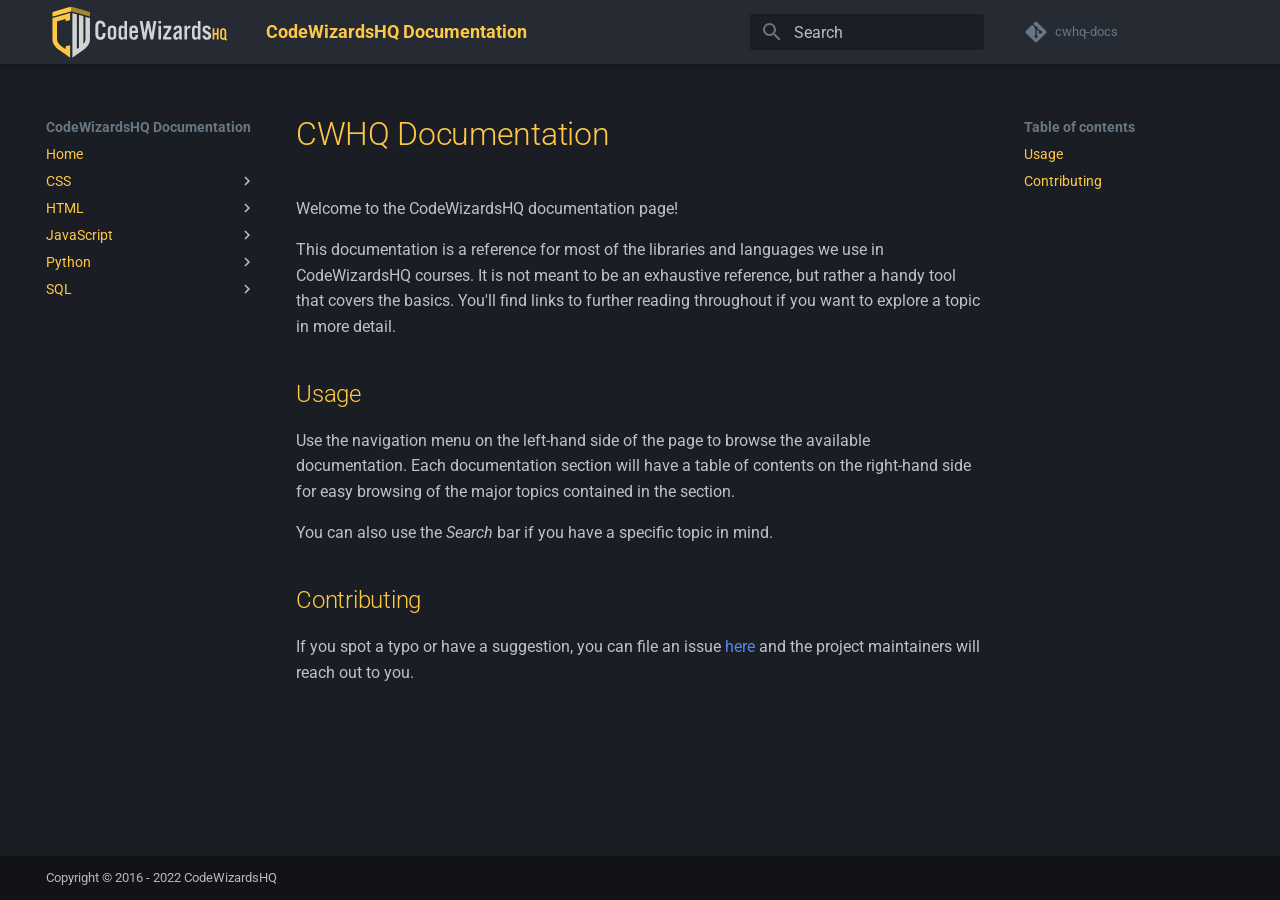
==== commit ed2522ad: "Deployed 5834cff with MkDocs version: 1.6.0" ====
--- a/index.html
+++ b/index.html
@@ -16,7 +16,7 @@
       
       
       <link rel="icon" href="assets/favicon.ico">
-      <meta name="generator" content="mkdocs-1.5.3, mkdocs-material-9.4.0">
+      <meta name="generator" content="mkdocs-1.6.0, mkdocs-material-9.5.28">
     
     
       
@@ -24,10 +24,10 @@
       
     
     
-      <link rel="stylesheet" href="assets/stylesheets/main.9f615399.min.css">
-      
-        
-        <link rel="stylesheet" href="assets/stylesheets/palette.649f08f9.min.css">
+      <link rel="stylesheet" href="assets/stylesheets/main.6543a935.min.css">
+      
+        
+        <link rel="stylesheet" href="assets/stylesheets/palette.06af60db.min.css">
       
       
 
@@ -75,7 +75,6 @@
     
     <body dir="ltr" data-md-color-scheme="slate" data-md-color-primary="indigo" data-md-color-accent="indigo">
   
-    
     
     <input class="md-toggle" data-md-toggle="drawer" type="checkbox" id="__drawer" autocomplete="off">
     <input class="md-toggle" data-md-toggle="search" type="checkbox" id="__search" autocomplete="off">
@@ -129,6 +128,7 @@
     
     
     
+    
       <label class="md-header__button md-icon" for="__search">
         
         <svg xmlns="http://www.w3.org/2000/svg" viewBox="0 0 24 24"><path d="M9.5 3A6.5 6.5 0 0 1 16 9.5c0 1.61-.59 3.09-1.56 4.23l.27.27h.79l5 5-1.5 1.5-5-5v-.79l-.27-.27A6.516 6.516 0 0 1 9.5 16 6.5 6.5 0 0 1 3 9.5 6.5 6.5 0 0 1 9.5 3m0 2C7 5 5 7 5 9.5S7 14 9.5 14 14 12 14 9.5 12 5 9.5 5Z"/></svg>
@@ -156,7 +156,7 @@
       
     </form>
     <div class="md-search__output">
-      <div class="md-search__scrollwrap" data-md-scrollfix>
+      <div class="md-search__scrollwrap" tabindex="0" data-md-scrollfix>
         <div class="md-search-result" data-md-component="search-result">
           <div class="md-search-result__meta">
             Initializing search
@@ -173,7 +173,7 @@
         <a href="https://github.com/codewizardshq/docs" title="Go to repository" class="md-source" data-md-component="source">
   <div class="md-source__icon md-icon">
     
-    <svg xmlns="http://www.w3.org/2000/svg" viewBox="0 0 448 512"><!--! Font Awesome Free 6.4.2 by @fontawesome - https://fontawesome.com License - https://fontawesome.com/license/free (Icons: CC BY 4.0, Fonts: SIL OFL 1.1, Code: MIT License) Copyright 2023 Fonticons, Inc.--><path d="M439.55 236.05 244 40.45a28.87 28.87 0 0 0-40.81 0l-40.66 40.63 51.52 51.52c27.06-9.14 52.68 16.77 43.39 43.68l49.66 49.66c34.23-11.8 61.18 31 35.47 56.69-26.49 26.49-70.21-2.87-56-37.34L240.22 199v121.85c25.3 12.54 22.26 41.85 9.08 55a34.34 34.34 0 0 1-48.55 0c-17.57-17.6-11.07-46.91 11.25-56v-123c-20.8-8.51-24.6-30.74-18.64-45L142.57 101 8.45 235.14a28.86 28.86 0 0 0 0 40.81l195.61 195.6a28.86 28.86 0 0 0 40.8 0l194.69-194.69a28.86 28.86 0 0 0 0-40.81z"/></svg>
+    <svg xmlns="http://www.w3.org/2000/svg" viewBox="0 0 448 512"><!--! Font Awesome Free 6.5.2 by @fontawesome - https://fontawesome.com License - https://fontawesome.com/license/free (Icons: CC BY 4.0, Fonts: SIL OFL 1.1, Code: MIT License) Copyright 2024 Fonticons, Inc.--><path d="M439.55 236.05 244 40.45a28.87 28.87 0 0 0-40.81 0l-40.66 40.63 51.52 51.52c27.06-9.14 52.68 16.77 43.39 43.68l49.66 49.66c34.23-11.8 61.18 31 35.47 56.69-26.49 26.49-70.21-2.87-56-37.34L240.22 199v121.85c25.3 12.54 22.26 41.85 9.08 55a34.34 34.34 0 0 1-48.55 0c-17.57-17.6-11.07-46.91 11.25-56v-123c-20.8-8.51-24.6-30.74-18.64-45L142.57 101 8.45 235.14a28.86 28.86 0 0 0 0 40.81l195.61 195.6a28.86 28.86 0 0 0 40.8 0l194.69-194.69a28.86 28.86 0 0 0 0-40.81z"/></svg>
   </div>
   <div class="md-source__repository">
     cwhq-docs
@@ -218,7 +218,7 @@
       <a href="https://github.com/codewizardshq/docs" title="Go to repository" class="md-source" data-md-component="source">
   <div class="md-source__icon md-icon">
     
-    <svg xmlns="http://www.w3.org/2000/svg" viewBox="0 0 448 512"><!--! Font Awesome Free 6.4.2 by @fontawesome - https://fontawesome.com License - https://fontawesome.com/license/free (Icons: CC BY 4.0, Fonts: SIL OFL 1.1, Code: MIT License) Copyright 2023 Fonticons, Inc.--><path d="M439.55 236.05 244 40.45a28.87 28.87 0 0 0-40.81 0l-40.66 40.63 51.52 51.52c27.06-9.14 52.68 16.77 43.39 43.68l49.66 49.66c34.23-11.8 61.18 31 35.47 56.69-26.49 26.49-70.21-2.87-56-37.34L240.22 199v121.85c25.3 12.54 22.26 41.85 9.08 55a34.34 34.34 0 0 1-48.55 0c-17.57-17.6-11.07-46.91 11.25-56v-123c-20.8-8.51-24.6-30.74-18.64-45L142.57 101 8.45 235.14a28.86 28.86 0 0 0 0 40.81l195.61 195.6a28.86 28.86 0 0 0 40.8 0l194.69-194.69a28.86 28.86 0 0 0 0-40.81z"/></svg>
+    <svg xmlns="http://www.w3.org/2000/svg" viewBox="0 0 448 512"><!--! Font Awesome Free 6.5.2 by @fontawesome - https://fontawesome.com License - https://fontawesome.com/license/free (Icons: CC BY 4.0, Fonts: SIL OFL 1.1, Code: MIT License) Copyright 2024 Fonticons, Inc.--><path d="M439.55 236.05 244 40.45a28.87 28.87 0 0 0-40.81 0l-40.66 40.63 51.52 51.52c27.06-9.14 52.68 16.77 43.39 43.68l49.66 49.66c34.23-11.8 61.18 31 35.47 56.69-26.49 26.49-70.21-2.87-56-37.34L240.22 199v121.85c25.3 12.54 22.26 41.85 9.08 55a34.34 34.34 0 0 1-48.55 0c-17.57-17.6-11.07-46.91 11.25-56v-123c-20.8-8.51-24.6-30.74-18.64-45L142.57 101 8.45 235.14a28.86 28.86 0 0 0 0 40.81l195.61 195.6a28.86 28.86 0 0 0 40.8 0l194.69-194.69a28.86 28.86 0 0 0 0-40.81z"/></svg>
   </div>
   <div class="md-source__repository">
     cwhq-docs
@@ -235,6 +235,7 @@
     
   
   
+  
     <li class="md-nav__item md-nav__item--active">
       
       <input class="md-nav__toggle md-toggle" type="checkbox" id="__toc">
@@ -281,14 +282,18 @@
       
         <li class="md-nav__item">
   <a href="#usage" class="md-nav__link">
-    Usage
+    <span class="md-ellipsis">
+      Usage
+    </span>
   </a>
   
 </li>
       
         <li class="md-nav__item">
   <a href="#contributing" class="md-nav__link">
-    Contributing
+    <span class="md-ellipsis">
+      Contributing
+    </span>
   </a>
   
 </li>
@@ -306,6 +311,8 @@
   
   
   
+  
+    
     
     
     
@@ -313,10 +320,9 @@
       
         
         
-        
-        
         <input class="md-nav__toggle md-toggle " type="checkbox" id="__nav_2" >
         
+          
           <label class="md-nav__link" for="__nav_2" id="__nav_2_label" tabindex="0">
             
   
@@ -340,6 +346,7 @@
   
   
   
+  
     <li class="md-nav__item">
       <a href="css/css/" class="md-nav__link">
         
@@ -367,6 +374,8 @@
   
   
   
+  
+    
     
     
     
@@ -374,10 +383,9 @@
       
         
         
-        
-        
         <input class="md-nav__toggle md-toggle " type="checkbox" id="__nav_3" >
         
+          
           <label class="md-nav__link" for="__nav_3" id="__nav_3_label" tabindex="0">
             
   
@@ -401,6 +409,7 @@
   
   
   
+  
     <li class="md-nav__item">
       <a href="html/html/" class="md-nav__link">
         
@@ -428,6 +437,8 @@
   
   
   
+  
+    
     
     
     
@@ -435,10 +446,9 @@
       
         
         
-        
-        
         <input class="md-nav__toggle md-toggle " type="checkbox" id="__nav_4" >
         
+          
           <label class="md-nav__link" for="__nav_4" id="__nav_4_label" tabindex="0">
             
   
@@ -462,6 +472,7 @@
   
   
   
+  
     <li class="md-nav__item">
       <a href="javascript/javascript-language/" class="md-nav__link">
         
@@ -482,6 +493,7 @@
   
   
   
+  
     <li class="md-nav__item">
       <a href="javascript/browser-apis-and-jquery/" class="md-nav__link">
         
@@ -509,6 +521,8 @@
   
   
   
+  
+    
     
     
     
@@ -516,10 +530,9 @@
       
         
         
-        
-        
         <input class="md-nav__toggle md-toggle " type="checkbox" id="__nav_5" >
         
+          
           <label class="md-nav__link" for="__nav_5" id="__nav_5_label" tabindex="0">
             
   
@@ -543,6 +556,7 @@
   
   
   
+  
     <li class="md-nav__item">
       <a href="python/python-language/" class="md-nav__link">
         
@@ -563,6 +577,7 @@
   
   
   
+  
     <li class="md-nav__item">
       <a href="python/wizardlib/" class="md-nav__link">
         
@@ -590,6 +605,8 @@
   
   
   
+  
+    
     
     
     
@@ -597,10 +614,9 @@
       
         
         
-        
-        
         <input class="md-nav__toggle md-toggle " type="checkbox" id="__nav_6" >
         
+          
           <label class="md-nav__link" for="__nav_6" id="__nav_6_label" tabindex="0">
             
   
@@ -621,6 +637,7 @@
             
               
                 
+  
   
   
   
@@ -674,14 +691,18 @@
       
         <li class="md-nav__item">
   <a href="#usage" class="md-nav__link">
-    Usage
+    <span class="md-ellipsis">
+      Usage
+    </span>
   </a>
   
 </li>
       
         <li class="md-nav__item">
   <a href="#contributing" class="md-nav__link">
-    Contributing
+    <span class="md-ellipsis">
+      Contributing
+    </span>
   </a>
   
 </li>
@@ -714,6 +735,13 @@
 <p>If you spot a typo or have a suggestion, you can file an issue <a href="https://github.com/codewizardshq/docs/issues">here</a> and the project maintainers will reach out to you.</p>
 
 
+
+
+
+
+
+
+
   
 
 
@@ -724,6 +752,7 @@
             </div>
           
           
+<script>var target=document.getElementById(location.hash.slice(1));target&&target.name&&(target.checked=target.name.startsWith("__tabbed_"))</script>
         </div>
         
       </main>
@@ -750,10 +779,11 @@
       <div class="md-dialog__inner md-typeset"></div>
     </div>
     
-    <script id="__config" type="application/json">{"base": ".", "features": ["navigation.instant", "search.suggest"], "search": "assets/javascripts/workers/search.a264c092.min.js", "translations": {"clipboard.copied": "Copied to clipboard", "clipboard.copy": "Copy to clipboard", "search.result.more.one": "1 more on this page", "search.result.more.other": "# more on this page", "search.result.none": "No matching documents", "search.result.one": "1 matching document", "search.result.other": "# matching documents", "search.result.placeholder": "Type to start searching", "search.result.term.missing": "Missing", "select.version": "Select version"}}</script>
-    
-    
-      <script src="assets/javascripts/bundle.4e0fa4ba.min.js"></script>
+    
+    <script id="__config" type="application/json">{"base": ".", "features": ["navigation.instant", "search.suggest"], "search": "assets/javascripts/workers/search.b8dbb3d2.min.js", "translations": {"clipboard.copied": "Copied to clipboard", "clipboard.copy": "Copy to clipboard", "search.result.more.one": "1 more on this page", "search.result.more.other": "# more on this page", "search.result.none": "No matching documents", "search.result.one": "1 matching document", "search.result.other": "# matching documents", "search.result.placeholder": "Type to start searching", "search.result.term.missing": "Missing", "select.version": "Select version"}}</script>
+    
+    
+      <script src="assets/javascripts/bundle.fe8b6f2b.min.js"></script>
       
     
   </body>
--- a/assets/stylesheets/main.6543a935.min.css
+++ b/assets/stylesheets/main.6543a935.min.css
@@ -0,0 +1 @@
+@charset "UTF-8";html{-webkit-text-size-adjust:none;-moz-text-size-adjust:none;text-size-adjust:none;box-sizing:border-box}*,:after,:before{box-sizing:inherit}@media (prefers-reduced-motion){*,:after,:before{transition:none!important}}body{margin:0}a,button,input,label{-webkit-tap-highlight-color:transparent}a{color:inherit;text-decoration:none}hr{border:0;box-sizing:initial;display:block;height:.05rem;overflow:visible;padding:0}small{font-size:80%}sub,sup{line-height:1em}img{border-style:none}table{border-collapse:initial;border-spacing:0}td,th{font-weight:400;vertical-align:top}button{background:#0000;border:0;font-family:inherit;font-size:inherit;margin:0;padding:0}input{border:0;outline:none}:root{--md-primary-fg-color:#4051b5;--md-primary-fg-color--light:#5d6cc0;--md-primary-fg-color--dark:#303fa1;--md-primary-bg-color:#fff;--md-primary-bg-color--light:#ffffffb3;--md-accent-fg-color:#526cfe;--md-accent-fg-color--transparent:#526cfe1a;--md-accent-bg-color:#fff;--md-accent-bg-color--light:#ffffffb3}[data-md-color-scheme=default]{color-scheme:light}[data-md-color-scheme=default] img[src$="#gh-dark-mode-only"],[data-md-color-scheme=default] img[src$="#only-dark"]{display:none}:root,[data-md-color-scheme=default]{--md-hue:225deg;--md-default-fg-color:#000000de;--md-default-fg-color--light:#0000008a;--md-default-fg-color--lighter:#00000052;--md-default-fg-color--lightest:#00000012;--md-default-bg-color:#fff;--md-default-bg-color--light:#ffffffb3;--md-default-bg-color--lighter:#ffffff4d;--md-default-bg-color--lightest:#ffffff1f;--md-code-fg-color:#36464e;--md-code-bg-color:#f5f5f5;--md-code-hl-color:#4287ff;--md-code-hl-color--light:#4287ff1a;--md-code-hl-number-color:#d52a2a;--md-code-hl-special-color:#db1457;--md-code-hl-function-color:#a846b9;--md-code-hl-constant-color:#6e59d9;--md-code-hl-keyword-color:#3f6ec6;--md-code-hl-string-color:#1c7d4d;--md-code-hl-name-color:var(--md-code-fg-color);--md-code-hl-operator-color:var(--md-default-fg-color--light);--md-code-hl-punctuation-color:var(--md-default-fg-color--light);--md-code-hl-comment-color:var(--md-default-fg-color--light);--md-code-hl-generic-color:var(--md-default-fg-color--light);--md-code-hl-variable-color:var(--md-default-fg-color--light);--md-typeset-color:var(--md-default-fg-color);--md-typeset-a-color:var(--md-primary-fg-color);--md-typeset-del-color:#f5503d26;--md-typeset-ins-color:#0bd57026;--md-typeset-kbd-color:#fafafa;--md-typeset-kbd-accent-color:#fff;--md-typeset-kbd-border-color:#b8b8b8;--md-typeset-mark-color:#ffff0080;--md-typeset-table-color:#0000001f;--md-typeset-table-color--light:rgba(0,0,0,.035);--md-admonition-fg-color:var(--md-default-fg-color);--md-admonition-bg-color:var(--md-default-bg-color);--md-warning-fg-color:#000000de;--md-warning-bg-color:#ff9;--md-footer-fg-color:#fff;--md-footer-fg-color--light:#ffffffb3;--md-footer-fg-color--lighter:#ffffff73;--md-footer-bg-color:#000000de;--md-footer-bg-color--dark:#00000052;--md-shadow-z1:0 0.2rem 0.5rem #0000000d,0 0 0.05rem #0000001a;--md-shadow-z2:0 0.2rem 0.5rem #0000001a,0 0 0.05rem #00000040;--md-shadow-z3:0 0.2rem 0.5rem #0003,0 0 0.05rem #00000059}.md-icon svg{fill:currentcolor;display:block;height:1.2rem;width:1.2rem}body{-webkit-font-smoothing:antialiased;-moz-osx-font-smoothing:grayscale;--md-text-font-family:var(--md-text-font,_),-apple-system,BlinkMacSystemFont,Helvetica,Arial,sans-serif;--md-code-font-family:var(--md-code-font,_),SFMono-Regular,Consolas,Menlo,monospace}aside,body,input{font-feature-settings:"kern","liga";color:var(--md-typeset-color);font-family:var(--md-text-font-family)}code,kbd,pre{font-feature-settings:"kern";font-family:var(--md-code-font-family)}:root{--md-typeset-table-sort-icon:url('data:image/svg+xml;charset=utf-8,<svg xmlns="http://www.w3.org/2000/svg" viewBox="0 0 24 24"><path d="m18 21-4-4h3V7h-3l4-4 4 4h-3v10h3M2 19v-2h10v2M2 13v-2h7v2M2 7V5h4v2H2Z"/></svg>');--md-typeset-table-sort-icon--asc:url('data:image/svg+xml;charset=utf-8,<svg xmlns="http://www.w3.org/2000/svg" viewBox="0 0 24 24"><path d="M19 17h3l-4 4-4-4h3V3h2M2 17h10v2H2M6 5v2H2V5m0 6h7v2H2v-2Z"/></svg>');--md-typeset-table-sort-icon--desc:url('data:image/svg+xml;charset=utf-8,<svg xmlns="http://www.w3.org/2000/svg" viewBox="0 0 24 24"><path d="M19 7h3l-4-4-4 4h3v14h2M2 17h10v2H2M6 5v2H2V5m0 6h7v2H2v-2Z"/></svg>')}.md-typeset{-webkit-print-color-adjust:exact;color-adjust:exact;font-size:.8rem;line-height:1.6}@media print{.md-typeset{font-size:.68rem}}.md-typeset blockquote,.md-typeset dl,.md-typeset figure,.md-typeset ol,.md-typeset pre,.md-typeset ul{margin-bottom:1em;margin-top:1em}.md-typeset h1{color:var(--md-default-fg-color--light);font-size:2em;line-height:1.3;margin:0 0 1.25em}.md-typeset h1,.md-typeset h2{font-weight:300;letter-spacing:-.01em}.md-typeset h2{font-size:1.5625em;line-height:1.4;margin:1.6em 0 .64em}.md-typeset h3{font-size:1.25em;font-weight:400;letter-spacing:-.01em;line-height:1.5;margin:1.6em 0 .8em}.md-typeset h2+h3{margin-top:.8em}.md-typeset h4{font-weight:700;letter-spacing:-.01em;margin:1em 0}.md-typeset h5,.md-typeset h6{color:var(--md-default-fg-color--light);font-size:.8em;font-weight:700;letter-spacing:-.01em;margin:1.25em 0}.md-typeset h5{text-transform:uppercase}.md-typeset hr{border-bottom:.05rem solid var(--md-default-fg-color--lightest);display:flow-root;margin:1.5em 0}.md-typeset a{color:var(--md-typeset-a-color);word-break:break-word}.md-typeset a,.md-typeset a:before{transition:color 125ms}.md-typeset a:focus,.md-typeset a:hover{color:var(--md-accent-fg-color)}.md-typeset a:focus code,.md-typeset a:hover code{background-color:var(--md-accent-fg-color--transparent)}.md-typeset a code{color:currentcolor;transition:background-color 125ms}.md-typeset a.focus-visible{outline-color:var(--md-accent-fg-color);outline-offset:.2rem}.md-typeset code,.md-typeset kbd,.md-typeset pre{color:var(--md-code-fg-color);direction:ltr;font-variant-ligatures:none}@media print{.md-typeset code,.md-typeset kbd,.md-typeset pre{white-space:pre-wrap}}.md-typeset code{background-color:var(--md-code-bg-color);border-radius:.1rem;-webkit-box-decoration-break:clone;box-decoration-break:clone;font-size:.85em;padding:0 .2941176471em;word-break:break-word}.md-typeset code:not(.focus-visible){-webkit-tap-highlight-color:transparent;outline:none}.md-typeset pre{display:flow-root;line-height:1.4;position:relative}.md-typeset pre>code{-webkit-box-decoration-break:slice;box-decoration-break:slice;box-shadow:none;display:block;margin:0;outline-color:var(--md-accent-fg-color);overflow:auto;padding:.7720588235em 1.1764705882em;scrollbar-color:var(--md-default-fg-color--lighter) #0000;scrollbar-width:thin;touch-action:auto;word-break:normal}.md-typeset pre>code:hover{scrollbar-color:var(--md-accent-fg-color) #0000}.md-typeset pre>code::-webkit-scrollbar{height:.2rem;width:.2rem}.md-typeset pre>code::-webkit-scrollbar-thumb{background-color:var(--md-default-fg-color--lighter)}.md-typeset pre>code::-webkit-scrollbar-thumb:hover{background-color:var(--md-accent-fg-color)}.md-typeset kbd{background-color:var(--md-typeset-kbd-color);border-radius:.1rem;box-shadow:0 .1rem 0 .05rem var(--md-typeset-kbd-border-color),0 .1rem 0 var(--md-typeset-kbd-border-color),0 -.1rem .2rem var(--md-typeset-kbd-accent-color) inset;color:var(--md-default-fg-color);display:inline-block;font-size:.75em;padding:0 .6666666667em;vertical-align:text-top;word-break:break-word}.md-typeset mark{background-color:var(--md-typeset-mark-color);-webkit-box-decoration-break:clone;box-decoration-break:clone;color:inherit;word-break:break-word}.md-typeset abbr{border-bottom:.05rem dotted var(--md-default-fg-color--light);cursor:help;text-decoration:none}.md-typeset small{opacity:.75}[dir=ltr] .md-typeset sub,[dir=ltr] .md-typeset sup{margin-left:.078125em}[dir=rtl] .md-typeset sub,[dir=rtl] .md-typeset sup{margin-right:.078125em}[dir=ltr] .md-typeset blockquote{padding-left:.6rem}[dir=rtl] .md-typeset blockquote{padding-right:.6rem}[dir=ltr] .md-typeset blockquote{border-left:.2rem solid var(--md-default-fg-color--lighter)}[dir=rtl] .md-typeset blockquote{border-right:.2rem solid var(--md-default-fg-color--lighter)}.md-typeset blockquote{color:var(--md-default-fg-color--light);margin-left:0;margin-right:0}.md-typeset ul{list-style-type:disc}[dir=ltr] .md-typeset ol,[dir=ltr] .md-typeset ul{margin-left:.625em}[dir=rtl] .md-typeset ol,[dir=rtl] .md-typeset ul{margin-right:.625em}.md-typeset ol,.md-typeset ul{padding:0}.md-typeset ol:not([hidden]),.md-typeset ul:not([hidden]){display:flow-root}.md-typeset ol ol,.md-typeset ul ol{list-style-type:lower-alpha}.md-typeset ol ol ol,.md-typeset ul ol ol{list-style-type:lower-roman}[dir=ltr] .md-typeset ol li,[dir=ltr] .md-typeset ul li{margin-left:1.25em}[dir=rtl] .md-typeset ol li,[dir=rtl] .md-typeset ul li{margin-right:1.25em}.md-typeset ol li,.md-typeset ul li{margin-bottom:.5em}.md-typeset ol li blockquote,.md-typeset ol li p,.md-typeset ul li blockquote,.md-typeset ul li p{margin:.5em 0}.md-typeset ol li:last-child,.md-typeset ul li:last-child{margin-bottom:0}[dir=ltr] .md-typeset ol li ol,[dir=ltr] .md-typeset ol li ul,[dir=ltr] .md-typeset ul li ol,[dir=ltr] .md-typeset ul li ul{margin-left:.625em}[dir=rtl] .md-typeset ol li ol,[dir=rtl] .md-typeset ol li ul,[dir=rtl] .md-typeset ul li ol,[dir=rtl] .md-typeset ul li ul{margin-right:.625em}.md-typeset ol li ol,.md-typeset ol li ul,.md-typeset ul li ol,.md-typeset ul li ul{margin-bottom:.5em;margin-top:.5em}[dir=ltr] .md-typeset dd{margin-left:1.875em}[dir=rtl] .md-typeset dd{margin-right:1.875em}.md-typeset dd{margin-bottom:1.5em;margin-top:1em}.md-typeset img,.md-typeset svg,.md-typeset video{height:auto;max-width:100%}.md-typeset img[align=left]{margin:1em 1em 1em 0}.md-typeset img[align=right]{margin:1em 0 1em 1em}.md-typeset img[align]:only-child{margin-top:0}.md-typeset figure{display:flow-root;margin:1em auto;max-width:100%;text-align:center;width:-moz-fit-content;width:fit-content}.md-typeset figure img{display:block;margin:0 auto}.md-typeset figcaption{font-style:italic;margin:1em auto;max-width:24rem}.md-typeset iframe{max-width:100%}.md-typeset table:not([class]){background-color:var(--md-default-bg-color);border:.05rem solid var(--md-typeset-table-color);border-radius:.1rem;display:inline-block;font-size:.64rem;max-width:100%;overflow:auto;touch-action:auto}@media print{.md-typeset table:not([class]){display:table}}.md-typeset table:not([class])+*{margin-top:1.5em}.md-typeset table:not([class]) td>:first-child,.md-typeset table:not([class]) th>:first-child{margin-top:0}.md-typeset table:not([class]) td>:last-child,.md-typeset table:not([class]) th>:last-child{margin-bottom:0}.md-typeset table:not([class]) td:not([align]),.md-typeset table:not([class]) th:not([align]){text-align:left}[dir=rtl] .md-typeset table:not([class]) td:not([align]),[dir=rtl] .md-typeset table:not([class]) th:not([align]){text-align:right}.md-typeset table:not([class]) th{font-weight:700;min-width:5rem;padding:.9375em 1.25em;vertical-align:top}.md-typeset table:not([class]) td{border-top:.05rem solid var(--md-typeset-table-color);padding:.9375em 1.25em;vertical-align:top}.md-typeset table:not([class]) tbody tr{transition:background-color 125ms}.md-typeset table:not([class]) tbody tr:hover{background-color:var(--md-typeset-table-color--light);box-shadow:0 .05rem 0 var(--md-default-bg-color) inset}.md-typeset table:not([class]) a{word-break:normal}.md-typeset table th[role=columnheader]{cursor:pointer}[dir=ltr] .md-typeset table th[role=columnheader]:after{margin-left:.5em}[dir=rtl] .md-typeset table th[role=columnheader]:after{margin-right:.5em}.md-typeset table th[role=columnheader]:after{content:"";display:inline-block;height:1.2em;-webkit-mask-image:var(--md-typeset-table-sort-icon);mask-image:var(--md-typeset-table-sort-icon);-webkit-mask-repeat:no-repeat;mask-repeat:no-repeat;-webkit-mask-size:contain;mask-size:contain;transition:background-color 125ms;vertical-align:text-bottom;width:1.2em}.md-typeset table th[role=columnheader]:hover:after{background-color:var(--md-default-fg-color--lighter)}.md-typeset table th[role=columnheader][aria-sort=ascending]:after{background-color:var(--md-default-fg-color--light);-webkit-mask-image:var(--md-typeset-table-sort-icon--asc);mask-image:var(--md-typeset-table-sort-icon--asc)}.md-typeset table th[role=columnheader][aria-sort=descending]:after{background-color:var(--md-default-fg-color--light);-webkit-mask-image:var(--md-typeset-table-sort-icon--desc);mask-image:var(--md-typeset-table-sort-icon--desc)}.md-typeset__scrollwrap{margin:1em -.8rem;overflow-x:auto;touch-action:auto}.md-typeset__table{display:inline-block;margin-bottom:.5em;padding:0 .8rem}@media print{.md-typeset__table{display:block}}html .md-typeset__table table{display:table;margin:0;overflow:hidden;width:100%}@media screen and (max-width:44.984375em){.md-content__inner>pre{margin:1em -.8rem}.md-content__inner>pre code{border-radius:0}}.md-typeset .md-author{border-radius:100%;display:block;flex-shrink:0;height:1.6rem;overflow:hidden;position:relative;transition:color 125ms,transform 125ms;width:1.6rem}.md-typeset .md-author img{display:block}.md-typeset .md-author--more{background:var(--md-default-fg-color--lightest);color:var(--md-default-fg-color--lighter);font-size:.6rem;font-weight:700;line-height:1.6rem;text-align:center}.md-typeset .md-author--long{height:2.4rem;width:2.4rem}.md-typeset a.md-author{transform:scale(1)}.md-typeset a.md-author img{border-radius:100%;filter:grayscale(100%) opacity(75%);transition:filter 125ms}.md-typeset a.md-author:focus,.md-typeset a.md-author:hover{transform:scale(1.1);z-index:1}.md-typeset a.md-author:focus img,.md-typeset a.md-author:hover img{filter:grayscale(0)}.md-banner{background-color:var(--md-footer-bg-color);color:var(--md-footer-fg-color);overflow:auto}@media print{.md-banner{display:none}}.md-banner--warning{background-color:var(--md-warning-bg-color);color:var(--md-warning-fg-color)}.md-banner__inner{font-size:.7rem;margin:.6rem auto;padding:0 .8rem}[dir=ltr] .md-banner__button{float:right}[dir=rtl] .md-banner__button{float:left}.md-banner__button{color:inherit;cursor:pointer;transition:opacity .25s}.no-js .md-banner__button{display:none}.md-banner__button:hover{opacity:.7}html{font-size:125%;height:100%;overflow-x:hidden}@media screen and (min-width:100em){html{font-size:137.5%}}@media screen and (min-width:125em){html{font-size:150%}}body{background-color:var(--md-default-bg-color);display:flex;flex-direction:column;font-size:.5rem;min-height:100%;position:relative;width:100%}@media print{body{display:block}}@media screen and (max-width:59.984375em){body[data-md-scrolllock]{position:fixed}}.md-grid{margin-left:auto;margin-right:auto;max-width:61rem}.md-container{display:flex;flex-direction:column;flex-grow:1}@media print{.md-container{display:block}}.md-main{flex-grow:1}.md-main__inner{display:flex;height:100%;margin-top:1.5rem}.md-ellipsis{overflow:hidden;text-overflow:ellipsis}.md-toggle{display:none}.md-option{height:0;opacity:0;position:absolute;width:0}.md-option:checked+label:not([hidden]){display:block}.md-option.focus-visible+label{outline-color:var(--md-accent-fg-color);outline-style:auto}.md-skip{background-color:var(--md-default-fg-color);border-radius:.1rem;color:var(--md-default-bg-color);font-size:.64rem;margin:.5rem;opacity:0;outline-color:var(--md-accent-fg-color);padding:.3rem .5rem;position:fixed;transform:translateY(.4rem);z-index:-1}.md-skip:focus{opacity:1;transform:translateY(0);transition:transform .25s cubic-bezier(.4,0,.2,1),opacity 175ms 75ms;z-index:10}@page{margin:25mm}:root{--md-clipboard-icon:url('data:image/svg+xml;charset=utf-8,<svg xmlns="http://www.w3.org/2000/svg" viewBox="0 0 24 24"><path d="M19 21H8V7h11m0-2H8a2 2 0 0 0-2 2v14a2 2 0 0 0 2 2h11a2 2 0 0 0 2-2V7a2 2 0 0 0-2-2m-3-4H4a2 2 0 0 0-2 2v14h2V3h12V1Z"/></svg>')}.md-clipboard{border-radius:.1rem;color:var(--md-default-fg-color--lightest);cursor:pointer;height:1.5em;outline-color:var(--md-accent-fg-color);outline-offset:.1rem;position:absolute;right:.5em;top:.5em;transition:color .25s;width:1.5em;z-index:1}@media print{.md-clipboard{display:none}}.md-clipboard:not(.focus-visible){-webkit-tap-highlight-color:transparent;outline:none}:hover>.md-clipboard{color:var(--md-default-fg-color--light)}.md-clipboard:focus,.md-clipboard:hover{color:var(--md-accent-fg-color)}.md-clipboard:after{background-color:currentcolor;content:"";display:block;height:1.125em;margin:0 auto;-webkit-mask-image:var(--md-clipboard-icon);mask-image:var(--md-clipboard-icon);-webkit-mask-position:center;mask-position:center;-webkit-mask-repeat:no-repeat;mask-repeat:no-repeat;-webkit-mask-size:contain;mask-size:contain;width:1.125em}.md-clipboard--inline{cursor:pointer}.md-clipboard--inline code{transition:color .25s,background-color .25s}.md-clipboard--inline:focus code,.md-clipboard--inline:hover code{background-color:var(--md-accent-fg-color--transparent);color:var(--md-accent-fg-color)}.md-typeset .md-code__content{display:grid}@keyframes consent{0%{opacity:0;transform:translateY(100%)}to{opacity:1;transform:translateY(0)}}@keyframes overlay{0%{opacity:0}to{opacity:1}}.md-consent__overlay{animation:overlay .25s both;-webkit-backdrop-filter:blur(.1rem);backdrop-filter:blur(.1rem);background-color:#0000008a;height:100%;opacity:1;position:fixed;top:0;width:100%;z-index:5}.md-consent__inner{animation:consent .5s cubic-bezier(.1,.7,.1,1) both;background-color:var(--md-default-bg-color);border:0;border-radius:.1rem;bottom:0;box-shadow:0 0 .2rem #0000001a,0 .2rem .4rem #0003;max-height:100%;overflow:auto;padding:0;position:fixed;width:100%;z-index:5}.md-consent__form{padding:.8rem}.md-consent__settings{display:none;margin:1em 0}input:checked+.md-consent__settings{display:block}.md-consent__controls{margin-bottom:.8rem}.md-typeset .md-consent__controls .md-button{display:inline}@media screen and (max-width:44.984375em){.md-typeset .md-consent__controls .md-button{display:block;margin-top:.4rem;text-align:center;width:100%}}.md-consent label{cursor:pointer}.md-content{flex-grow:1;min-width:0}.md-content__inner{margin:0 .8rem 1.2rem;padding-top:.6rem}@media screen and (min-width:76.25em){[dir=ltr] .md-sidebar--primary:not([hidden])~.md-content>.md-content__inner{margin-left:1.2rem}[dir=ltr] .md-sidebar--secondary:not([hidden])~.md-content>.md-content__inner,[dir=rtl] .md-sidebar--primary:not([hidden])~.md-content>.md-content__inner{margin-right:1.2rem}[dir=rtl] .md-sidebar--secondary:not([hidden])~.md-content>.md-content__inner{margin-left:1.2rem}}.md-content__inner:before{content:"";display:block;height:.4rem}.md-content__inner>:last-child{margin-bottom:0}[dir=ltr] .md-content__button{float:right}[dir=rtl] .md-content__button{float:left}[dir=ltr] .md-content__button{margin-left:.4rem}[dir=rtl] .md-content__button{margin-right:.4rem}.md-content__button{margin:.4rem 0;padding:0}@media print{.md-content__button{display:none}}.md-typeset .md-content__button{color:var(--md-default-fg-color--lighter)}.md-content__button svg{display:inline;vertical-align:top}[dir=rtl] .md-content__button svg{transform:scaleX(-1)}[dir=ltr] .md-dialog{right:.8rem}[dir=rtl] .md-dialog{left:.8rem}.md-dialog{background-color:var(--md-default-fg-color);border-radius:.1rem;bottom:.8rem;box-shadow:var(--md-shadow-z3);min-width:11.1rem;opacity:0;padding:.4rem .6rem;pointer-events:none;position:fixed;transform:translateY(100%);transition:transform 0ms .4s,opacity .4s;z-index:4}@media print{.md-dialog{display:none}}.md-dialog--active{opacity:1;pointer-events:auto;transform:translateY(0);transition:transform .4s cubic-bezier(.075,.85,.175,1),opacity .4s}.md-dialog__inner{color:var(--md-default-bg-color);font-size:.7rem}.md-feedback{margin:2em 0 1em;text-align:center}.md-feedback fieldset{border:none;margin:0;padding:0}.md-feedback__title{font-weight:700;margin:1em auto}.md-feedback__inner{position:relative}.md-feedback__list{display:flex;flex-wrap:wrap;place-content:baseline center;position:relative}.md-feedback__list:hover .md-icon:not(:disabled){color:var(--md-default-fg-color--lighter)}:disabled .md-feedback__list{min-height:1.8rem}.md-feedback__icon{color:var(--md-default-fg-color--light);cursor:pointer;flex-shrink:0;margin:0 .1rem;transition:color 125ms}.md-feedback__icon:not(:disabled).md-icon:hover{color:var(--md-accent-fg-color)}.md-feedback__icon:disabled{color:var(--md-default-fg-color--lightest);pointer-events:none}.md-feedback__note{opacity:0;position:relative;transform:translateY(.4rem);transition:transform .4s cubic-bezier(.1,.7,.1,1),opacity .15s}.md-feedback__note>*{margin:0 auto;max-width:16rem}:disabled .md-feedback__note{opacity:1;transform:translateY(0)}.md-footer{background-color:var(--md-footer-bg-color);color:var(--md-footer-fg-color)}@media print{.md-footer{display:none}}.md-footer__inner{justify-content:space-between;overflow:auto;padding:.2rem}.md-footer__inner:not([hidden]){display:flex}.md-footer__link{align-items:end;display:flex;flex-grow:0.01;margin-bottom:.4rem;margin-top:1rem;max-width:100%;outline-color:var(--md-accent-fg-color);overflow:hidden;transition:opacity .25s}.md-footer__link:focus,.md-footer__link:hover{opacity:.7}[dir=rtl] .md-footer__link svg{transform:scaleX(-1)}@media screen and (max-width:44.984375em){.md-footer__link--prev{flex-shrink:0}.md-footer__link--prev .md-footer__title{display:none}}[dir=ltr] .md-footer__link--next{margin-left:auto}[dir=rtl] .md-footer__link--next{margin-right:auto}.md-footer__link--next{text-align:right}[dir=rtl] .md-footer__link--next{text-align:left}.md-footer__title{flex-grow:1;font-size:.9rem;margin-bottom:.7rem;max-width:calc(100% - 2.4rem);padding:0 1rem;white-space:nowrap}.md-footer__button{margin:.2rem;padding:.4rem}.md-footer__direction{font-size:.64rem;opacity:.7}.md-footer-meta{background-color:var(--md-footer-bg-color--dark)}.md-footer-meta__inner{display:flex;flex-wrap:wrap;justify-content:space-between;padding:.2rem}html .md-footer-meta.md-typeset a{color:var(--md-footer-fg-color--light)}html .md-footer-meta.md-typeset a:focus,html .md-footer-meta.md-typeset a:hover{color:var(--md-footer-fg-color)}.md-copyright{color:var(--md-footer-fg-color--lighter);font-size:.64rem;margin:auto .6rem;padding:.4rem 0;width:100%}@media screen and (min-width:45em){.md-copyright{width:auto}}.md-copyright__highlight{color:var(--md-footer-fg-color--light)}.md-social{display:inline-flex;gap:.2rem;margin:0 .4rem;padding:.2rem 0 .6rem}@media screen and (min-width:45em){.md-social{padding:.6rem 0}}.md-social__link{display:inline-block;height:1.6rem;text-align:center;width:1.6rem}.md-social__link:before{line-height:1.9}.md-social__link svg{fill:currentcolor;max-height:.8rem;vertical-align:-25%}.md-typeset .md-button{border:.1rem solid;border-radius:.1rem;color:var(--md-primary-fg-color);cursor:pointer;display:inline-block;font-weight:700;padding:.625em 2em;transition:color 125ms,background-color 125ms,border-color 125ms}.md-typeset .md-button--primary{background-color:var(--md-primary-fg-color);border-color:var(--md-primary-fg-color);color:var(--md-primary-bg-color)}.md-typeset .md-button:focus,.md-typeset .md-button:hover{background-color:var(--md-accent-fg-color);border-color:var(--md-accent-fg-color);color:var(--md-accent-bg-color)}[dir=ltr] .md-typeset .md-input{border-top-left-radius:.1rem}[dir=ltr] .md-typeset .md-input,[dir=rtl] .md-typeset .md-input{border-top-right-radius:.1rem}[dir=rtl] .md-typeset .md-input{border-top-left-radius:.1rem}.md-typeset .md-input{border-bottom:.1rem solid var(--md-default-fg-color--lighter);box-shadow:var(--md-shadow-z1);font-size:.8rem;height:1.8rem;padding:0 .6rem;transition:border .25s,box-shadow .25s}.md-typeset .md-input:focus,.md-typeset .md-input:hover{border-bottom-color:var(--md-accent-fg-color);box-shadow:var(--md-shadow-z2)}.md-typeset .md-input--stretch{width:100%}.md-header{background-color:var(--md-primary-fg-color);box-shadow:0 0 .2rem #0000,0 .2rem .4rem #0000;color:var(--md-primary-bg-color);display:block;left:0;position:sticky;right:0;top:0;z-index:4}@media print{.md-header{display:none}}.md-header[hidden]{transform:translateY(-100%);transition:transform .25s cubic-bezier(.8,0,.6,1),box-shadow .25s}.md-header--shadow{box-shadow:0 0 .2rem #0000001a,0 .2rem .4rem #0003;transition:transform .25s cubic-bezier(.1,.7,.1,1),box-shadow .25s}.md-header__inner{align-items:center;display:flex;padding:0 .2rem}.md-header__button{color:currentcolor;cursor:pointer;margin:.2rem;outline-color:var(--md-accent-fg-color);padding:.4rem;position:relative;transition:opacity .25s;vertical-align:middle;z-index:1}.md-header__button:hover{opacity:.7}.md-header__button:not([hidden]){display:inline-block}.md-header__button:not(.focus-visible){-webkit-tap-highlight-color:transparent;outline:none}.md-header__button.md-logo{margin:.2rem;padding:.4rem}@media screen and (max-width:76.234375em){.md-header__button.md-logo{display:none}}.md-header__button.md-logo img,.md-header__button.md-logo svg{fill:currentcolor;display:block;height:1.2rem;width:auto}@media screen and (min-width:60em){.md-header__button[for=__search]{display:none}}.no-js .md-header__button[for=__search]{display:none}[dir=rtl] .md-header__button[for=__search] svg{transform:scaleX(-1)}@media screen and (min-width:76.25em){.md-header__button[for=__drawer]{display:none}}.md-header__topic{display:flex;max-width:100%;position:absolute;transition:transform .4s cubic-bezier(.1,.7,.1,1),opacity .15s;white-space:nowrap}.md-header__topic+.md-header__topic{opacity:0;pointer-events:none;transform:translateX(1.25rem);transition:transform .4s cubic-bezier(1,.7,.1,.1),opacity .15s;z-index:-1}[dir=rtl] .md-header__topic+.md-header__topic{transform:translateX(-1.25rem)}.md-header__topic:first-child{font-weight:700}[dir=ltr] .md-header__title{margin-left:1rem;margin-right:.4rem}[dir=rtl] .md-header__title{margin-left:.4rem;margin-right:1rem}.md-header__title{flex-grow:1;font-size:.9rem;height:2.4rem;line-height:2.4rem}.md-header__title--active .md-header__topic{opacity:0;pointer-events:none;transform:translateX(-1.25rem);transition:transform .4s cubic-bezier(1,.7,.1,.1),opacity .15s;z-index:-1}[dir=rtl] .md-header__title--active .md-header__topic{transform:translateX(1.25rem)}.md-header__title--active .md-header__topic+.md-header__topic{opacity:1;pointer-events:auto;transform:translateX(0);transition:transform .4s cubic-bezier(.1,.7,.1,1),opacity .15s;z-index:0}.md-header__title>.md-header__ellipsis{height:100%;position:relative;width:100%}.md-header__option{display:flex;flex-shrink:0;max-width:100%;transition:max-width 0ms .25s,opacity .25s .25s;white-space:nowrap}[data-md-toggle=search]:checked~.md-header .md-header__option{max-width:0;opacity:0;transition:max-width 0ms,opacity 0ms}.md-header__option>input{bottom:0}.md-header__source{display:none}@media screen and (min-width:60em){[dir=ltr] .md-header__source{margin-left:1rem}[dir=rtl] .md-header__source{margin-right:1rem}.md-header__source{display:block;max-width:11.7rem;width:11.7rem}}@media screen and (min-width:76.25em){[dir=ltr] .md-header__source{margin-left:1.4rem}[dir=rtl] .md-header__source{margin-right:1.4rem}}.md-meta{color:var(--md-default-fg-color--light);font-size:.7rem;line-height:1.3}.md-meta__list{display:inline-flex;flex-wrap:wrap;list-style:none;margin:0;padding:0}.md-meta__item:not(:last-child):after{content:"·";margin-left:.2rem;margin-right:.2rem}.md-meta__link{color:var(--md-typeset-a-color)}.md-meta__link:focus,.md-meta__link:hover{color:var(--md-accent-fg-color)}.md-draft{background-color:#ff1744;border-radius:.125em;color:#fff;display:inline-block;font-weight:700;padding-left:.5714285714em;padding-right:.5714285714em}:root{--md-nav-icon--prev:url('data:image/svg+xml;charset=utf-8,<svg xmlns="http://www.w3.org/2000/svg" viewBox="0 0 24 24"><path d="M20 11v2H8l5.5 5.5-1.42 1.42L4.16 12l7.92-7.92L13.5 5.5 8 11h12Z"/></svg>');--md-nav-icon--next:url('data:image/svg+xml;charset=utf-8,<svg xmlns="http://www.w3.org/2000/svg" viewBox="0 0 24 24"><path d="M8.59 16.58 13.17 12 8.59 7.41 10 6l6 6-6 6-1.41-1.42Z"/></svg>');--md-toc-icon:url('data:image/svg+xml;charset=utf-8,<svg xmlns="http://www.w3.org/2000/svg" viewBox="0 0 24 24"><path d="M3 9h14V7H3v2m0 4h14v-2H3v2m0 4h14v-2H3v2m16 0h2v-2h-2v2m0-10v2h2V7h-2m0 6h2v-2h-2v2Z"/></svg>')}.md-nav{font-size:.7rem;line-height:1.3}.md-nav__title{color:var(--md-default-fg-color--light);display:block;font-weight:700;overflow:hidden;padding:0 .6rem;text-overflow:ellipsis}.md-nav__title .md-nav__button{display:none}.md-nav__title .md-nav__button img{height:100%;width:auto}.md-nav__title .md-nav__button.md-logo img,.md-nav__title .md-nav__button.md-logo svg{fill:currentcolor;display:block;height:2.4rem;max-width:100%;object-fit:contain;width:auto}.md-nav__list{list-style:none;margin:0;padding:0}.md-nav__link{align-items:flex-start;display:flex;gap:.4rem;margin-top:.625em;scroll-snap-align:start;transition:color 125ms}.md-nav__link--passed{color:var(--md-default-fg-color--light)}.md-nav__item .md-nav__link--active,.md-nav__item .md-nav__link--active code{color:var(--md-typeset-a-color)}.md-nav__link .md-ellipsis{position:relative}[dir=ltr] .md-nav__link .md-icon:last-child{margin-left:auto}[dir=rtl] .md-nav__link .md-icon:last-child{margin-right:auto}.md-nav__link svg{fill:currentcolor;flex-shrink:0;height:1.3em}.md-nav__link[for]:focus,.md-nav__link[for]:hover,.md-nav__link[href]:focus,.md-nav__link[href]:hover{color:var(--md-accent-fg-color);cursor:pointer}.md-nav__link.focus-visible{outline-color:var(--md-accent-fg-color);outline-offset:.2rem}.md-nav--primary .md-nav__link[for=__toc]{display:none}.md-nav--primary .md-nav__link[for=__toc] .md-icon:after{background-color:currentcolor;display:block;height:100%;-webkit-mask-image:var(--md-toc-icon);mask-image:var(--md-toc-icon);width:100%}.md-nav--primary .md-nav__link[for=__toc]~.md-nav{display:none}.md-nav__container>.md-nav__link{margin-top:0}.md-nav__container>.md-nav__link:first-child{flex-grow:1;min-width:0}.md-nav__icon{flex-shrink:0}.md-nav__source{display:none}@media screen and (max-width:76.234375em){.md-nav--primary,.md-nav--primary .md-nav{background-color:var(--md-default-bg-color);display:flex;flex-direction:column;height:100%;left:0;position:absolute;right:0;top:0;z-index:1}.md-nav--primary .md-nav__item,.md-nav--primary .md-nav__title{font-size:.8rem;line-height:1.5}.md-nav--primary .md-nav__title{background-color:var(--md-default-fg-color--lightest);color:var(--md-default-fg-color--light);cursor:pointer;height:5.6rem;line-height:2.4rem;padding:3rem .8rem .2rem;position:relative;white-space:nowrap}[dir=ltr] .md-nav--primary .md-nav__title .md-nav__icon{left:.4rem}[dir=rtl] .md-nav--primary .md-nav__title .md-nav__icon{right:.4rem}.md-nav--primary .md-nav__title .md-nav__icon{display:block;height:1.2rem;margin:.2rem;position:absolute;top:.4rem;width:1.2rem}.md-nav--primary .md-nav__title .md-nav__icon:after{background-color:currentcolor;content:"";display:block;height:100%;-webkit-mask-image:var(--md-nav-icon--prev);mask-image:var(--md-nav-icon--prev);-webkit-mask-position:center;mask-position:center;-webkit-mask-repeat:no-repeat;mask-repeat:no-repeat;-webkit-mask-size:contain;mask-size:contain;width:100%}.md-nav--primary .md-nav__title~.md-nav__list{background-color:var(--md-default-bg-color);box-shadow:0 .05rem 0 var(--md-default-fg-color--lightest) inset;overflow-y:auto;scroll-snap-type:y mandatory;touch-action:pan-y}.md-nav--primary .md-nav__title~.md-nav__list>:first-child{border-top:0}.md-nav--primary .md-nav__title[for=__drawer]{background-color:var(--md-primary-fg-color);color:var(--md-primary-bg-color);font-weight:700}.md-nav--primary .md-nav__title .md-logo{display:block;left:.2rem;margin:.2rem;padding:.4rem;position:absolute;right:.2rem;top:.2rem}.md-nav--primary .md-nav__list{flex:1}.md-nav--primary .md-nav__item{border-top:.05rem solid var(--md-default-fg-color--lightest)}.md-nav--primary .md-nav__item--active>.md-nav__link{color:var(--md-typeset-a-color)}.md-nav--primary .md-nav__item--active>.md-nav__link:focus,.md-nav--primary .md-nav__item--active>.md-nav__link:hover{color:var(--md-accent-fg-color)}.md-nav--primary .md-nav__link{margin-top:0;padding:.6rem .8rem}.md-nav--primary .md-nav__link svg{margin-top:.1em}.md-nav--primary .md-nav__link>.md-nav__link{padding:0}[dir=ltr] .md-nav--primary .md-nav__link .md-nav__icon{margin-right:-.2rem}[dir=rtl] .md-nav--primary .md-nav__link .md-nav__icon{margin-left:-.2rem}.md-nav--primary .md-nav__link .md-nav__icon{font-size:1.2rem;height:1.2rem;width:1.2rem}.md-nav--primary .md-nav__link .md-nav__icon:after{background-color:currentcolor;content:"";display:block;height:100%;-webkit-mask-image:var(--md-nav-icon--next);mask-image:var(--md-nav-icon--next);-webkit-mask-position:center;mask-position:center;-webkit-mask-repeat:no-repeat;mask-repeat:no-repeat;-webkit-mask-size:contain;mask-size:contain;width:100%}[dir=rtl] .md-nav--primary .md-nav__icon:after{transform:scale(-1)}.md-nav--primary .md-nav--secondary .md-nav{background-color:initial;position:static}[dir=ltr] .md-nav--primary .md-nav--secondary .md-nav .md-nav__link{padding-left:1.4rem}[dir=rtl] .md-nav--primary .md-nav--secondary .md-nav .md-nav__link{padding-right:1.4rem}[dir=ltr] .md-nav--primary .md-nav--secondary .md-nav .md-nav .md-nav__link{padding-left:2rem}[dir=rtl] .md-nav--primary .md-nav--secondary .md-nav .md-nav .md-nav__link{padding-right:2rem}[dir=ltr] .md-nav--primary .md-nav--secondary .md-nav .md-nav .md-nav .md-nav__link{padding-left:2.6rem}[dir=rtl] .md-nav--primary .md-nav--secondary .md-nav .md-nav .md-nav .md-nav__link{padding-right:2.6rem}[dir=ltr] .md-nav--primary .md-nav--secondary .md-nav .md-nav .md-nav .md-nav .md-nav__link{padding-left:3.2rem}[dir=rtl] .md-nav--primary .md-nav--secondary .md-nav .md-nav .md-nav .md-nav .md-nav__link{padding-right:3.2rem}.md-nav--secondary{background-color:initial}.md-nav__toggle~.md-nav{display:flex;opacity:0;transform:translateX(100%);transition:transform .25s cubic-bezier(.8,0,.6,1),opacity 125ms 50ms}[dir=rtl] .md-nav__toggle~.md-nav{transform:translateX(-100%)}.md-nav__toggle:checked~.md-nav{opacity:1;transform:translateX(0);transition:transform .25s cubic-bezier(.4,0,.2,1),opacity 125ms 125ms}.md-nav__toggle:checked~.md-nav>.md-nav__list{-webkit-backface-visibility:hidden;backface-visibility:hidden}}@media screen and (max-width:59.984375em){.md-nav--primary .md-nav__link[for=__toc]{display:flex}.md-nav--primary .md-nav__link[for=__toc] .md-icon:after{content:""}.md-nav--primary .md-nav__link[for=__toc]+.md-nav__link{display:none}.md-nav--primary .md-nav__link[for=__toc]~.md-nav{display:flex}.md-nav__source{background-color:var(--md-primary-fg-color--dark);color:var(--md-primary-bg-color);display:block;padding:0 .2rem}}@media screen and (min-width:60em) and (max-width:76.234375em){.md-nav--integrated .md-nav__link[for=__toc]{display:flex}.md-nav--integrated .md-nav__link[for=__toc] .md-icon:after{content:""}.md-nav--integrated .md-nav__link[for=__toc]+.md-nav__link{display:none}.md-nav--integrated .md-nav__link[for=__toc]~.md-nav{display:flex}}@media screen and (min-width:60em){.md-nav{margin-bottom:-.4rem}.md-nav--secondary .md-nav__title{background:var(--md-default-bg-color);box-shadow:0 0 .4rem .4rem var(--md-default-bg-color);position:sticky;top:0;z-index:1}.md-nav--secondary .md-nav__title[for=__toc]{scroll-snap-align:start}.md-nav--secondary .md-nav__title .md-nav__icon{display:none}[dir=ltr] .md-nav--secondary .md-nav__list{padding-left:.6rem}[dir=rtl] .md-nav--secondary .md-nav__list{padding-right:.6rem}.md-nav--secondary .md-nav__list{padding-bottom:.4rem}[dir=ltr] .md-nav--secondary .md-nav__item>.md-nav__link{margin-right:.4rem}[dir=rtl] .md-nav--secondary .md-nav__item>.md-nav__link{margin-left:.4rem}}@media screen and (min-width:76.25em){.md-nav{margin-bottom:-.4rem;transition:max-height .25s cubic-bezier(.86,0,.07,1)}.md-nav--primary .md-nav__title{background:var(--md-default-bg-color);box-shadow:0 0 .4rem .4rem var(--md-default-bg-color);position:sticky;top:0;z-index:1}.md-nav--primary .md-nav__title[for=__drawer]{scroll-snap-align:start}.md-nav--primary .md-nav__title .md-nav__icon{display:none}[dir=ltr] .md-nav--primary .md-nav__list{padding-left:.6rem}[dir=rtl] .md-nav--primary .md-nav__list{padding-right:.6rem}.md-nav--primary .md-nav__list{padding-bottom:.4rem}[dir=ltr] .md-nav--primary .md-nav__item>.md-nav__link{margin-right:.4rem}[dir=rtl] .md-nav--primary .md-nav__item>.md-nav__link{margin-left:.4rem}.md-nav__toggle~.md-nav{display:grid;grid-template-rows:0fr;opacity:0;transition:grid-template-rows .25s cubic-bezier(.86,0,.07,1),opacity .25s,visibility 0ms .25s;visibility:collapse}.md-nav__toggle~.md-nav>.md-nav__list{overflow:hidden}.md-nav__toggle.md-toggle--indeterminate~.md-nav,.md-nav__toggle:checked~.md-nav{grid-template-rows:1fr;opacity:1;transition:grid-template-rows .25s cubic-bezier(.86,0,.07,1),opacity .15s .1s,visibility 0ms;visibility:visible}.md-nav__toggle.md-toggle--indeterminate~.md-nav{transition:none}.md-nav__item--nested>.md-nav>.md-nav__title{display:none}.md-nav__item--section{display:block;margin:1.25em 0}.md-nav__item--section:last-child{margin-bottom:0}.md-nav__item--section>.md-nav__link{font-weight:700}.md-nav__item--section>.md-nav__link[for]{color:var(--md-default-fg-color--light)}.md-nav__item--section>.md-nav__link:not(.md-nav__container){pointer-events:none}.md-nav__item--section>.md-nav__link .md-icon,.md-nav__item--section>.md-nav__link>[for]{display:none}[dir=ltr] .md-nav__item--section>.md-nav{margin-left:-.6rem}[dir=rtl] .md-nav__item--section>.md-nav{margin-right:-.6rem}.md-nav__item--section>.md-nav{display:block;opacity:1;visibility:visible}.md-nav__item--section>.md-nav>.md-nav__list>.md-nav__item{padding:0}.md-nav__icon{border-radius:100%;height:.9rem;transition:background-color .25s;width:.9rem}.md-nav__icon:hover{background-color:var(--md-accent-fg-color--transparent)}.md-nav__icon:after{background-color:currentcolor;border-radius:100%;content:"";display:inline-block;height:100%;-webkit-mask-image:var(--md-nav-icon--next);mask-image:var(--md-nav-icon--next);-webkit-mask-position:center;mask-position:center;-webkit-mask-repeat:no-repeat;mask-repeat:no-repeat;-webkit-mask-size:contain;mask-size:contain;transition:transform .25s;vertical-align:-.1rem;width:100%}[dir=rtl] .md-nav__icon:after{transform:rotate(180deg)}.md-nav__item--nested .md-nav__toggle:checked~.md-nav__link .md-nav__icon:after,.md-nav__item--nested .md-toggle--indeterminate~.md-nav__link .md-nav__icon:after{transform:rotate(90deg)}.md-nav--lifted>.md-nav__list>.md-nav__item,.md-nav--lifted>.md-nav__title{display:none}.md-nav--lifted>.md-nav__list>.md-nav__item--active{display:block}.md-nav--lifted>.md-nav__list>.md-nav__item--active>.md-nav__link{background:var(--md-default-bg-color);box-shadow:0 0 .4rem .4rem var(--md-default-bg-color);margin-top:0;position:sticky;top:0;z-index:1}.md-nav--lifted>.md-nav__list>.md-nav__item--active>.md-nav__link:not(.md-nav__container){pointer-events:none}.md-nav--lifted>.md-nav__list>.md-nav__item--active.md-nav__item--section{margin:0}[dir=ltr] .md-nav--lifted>.md-nav__list>.md-nav__item>.md-nav:not(.md-nav--secondary){margin-left:-.6rem}[dir=rtl] .md-nav--lifted>.md-nav__list>.md-nav__item>.md-nav:not(.md-nav--secondary){margin-right:-.6rem}.md-nav--lifted>.md-nav__list>.md-nav__item>[for]{color:var(--md-default-fg-color--light)}.md-nav--lifted .md-nav[data-md-level="1"]{grid-template-rows:1fr;opacity:1;visibility:visible}[dir=ltr] .md-nav--integrated>.md-nav__list>.md-nav__item--active .md-nav--secondary{border-left:.05rem solid var(--md-primary-fg-color)}[dir=rtl] .md-nav--integrated>.md-nav__list>.md-nav__item--active .md-nav--secondary{border-right:.05rem solid var(--md-primary-fg-color)}.md-nav--integrated>.md-nav__list>.md-nav__item--active .md-nav--secondary{display:block;margin-bottom:1.25em;opacity:1;visibility:visible}.md-nav--integrated>.md-nav__list>.md-nav__item--active .md-nav--secondary>.md-nav__list{overflow:visible;padding-bottom:0}.md-nav--integrated>.md-nav__list>.md-nav__item--active .md-nav--secondary>.md-nav__title{display:none}}.md-pagination{font-size:.8rem;font-weight:700;gap:.4rem}.md-pagination,.md-pagination>*{align-items:center;display:flex;justify-content:center}.md-pagination>*{border-radius:.2rem;height:1.8rem;min-width:1.8rem;text-align:center}.md-pagination__current{background-color:var(--md-default-fg-color--lightest);color:var(--md-default-fg-color--light)}.md-pagination__link{transition:color 125ms,background-color 125ms}.md-pagination__link:focus,.md-pagination__link:hover{background-color:var(--md-accent-fg-color--transparent);color:var(--md-accent-fg-color)}.md-pagination__link:focus svg,.md-pagination__link:hover svg{color:var(--md-accent-fg-color)}.md-pagination__link.focus-visible{outline-color:var(--md-accent-fg-color);outline-offset:.2rem}.md-pagination__link svg{fill:currentcolor;color:var(--md-default-fg-color--lighter);display:block;max-height:100%;width:1.2rem}.md-post__back{border-bottom:.05rem solid var(--md-default-fg-color--lightest);margin-bottom:1.2rem;padding-bottom:1.2rem}@media screen and (max-width:76.234375em){.md-post__back{display:none}}[dir=rtl] .md-post__back svg{transform:scaleX(-1)}.md-post__authors{display:flex;flex-direction:column;gap:.6rem;margin:0 .6rem 1.2rem}.md-post .md-post__meta a{transition:color 125ms}.md-post .md-post__meta a:focus,.md-post .md-post__meta a:hover{color:var(--md-accent-fg-color)}.md-post__title{color:var(--md-default-fg-color--light);font-weight:700}.md-post--excerpt{margin-bottom:3.2rem}.md-post--excerpt .md-post__header{align-items:center;display:flex;gap:.6rem;min-height:1.6rem}.md-post--excerpt .md-post__authors{align-items:center;display:inline-flex;flex-direction:row;gap:.2rem;margin:0;min-height:2.4rem}[dir=ltr] .md-post--excerpt .md-post__meta .md-meta__list{margin-right:.4rem}[dir=rtl] .md-post--excerpt .md-post__meta .md-meta__list{margin-left:.4rem}.md-post--excerpt .md-post__content>:first-child{--md-scroll-margin:6rem;margin-top:0}.md-post>.md-nav--secondary{margin:1em 0}.md-profile{align-items:center;display:flex;font-size:.7rem;gap:.6rem;line-height:1.4;width:100%}.md-profile__description{flex-grow:1}.md-content--post{display:flex}@media screen and (max-width:76.234375em){.md-content--post{flex-flow:column-reverse}}.md-content--post>.md-content__inner{min-width:0}@media screen and (min-width:76.25em){[dir=ltr] .md-content--post>.md-content__inner{margin-left:1.2rem}[dir=rtl] .md-content--post>.md-content__inner{margin-right:1.2rem}}@media screen and (max-width:76.234375em){.md-sidebar.md-sidebar--post{padding:0;position:static;width:100%}.md-sidebar.md-sidebar--post .md-sidebar__scrollwrap{overflow:visible}.md-sidebar.md-sidebar--post .md-sidebar__inner{padding:0}.md-sidebar.md-sidebar--post .md-post__meta{margin-left:.6rem;margin-right:.6rem}.md-sidebar.md-sidebar--post .md-nav__item{border:none;display:inline}.md-sidebar.md-sidebar--post .md-nav__list{display:inline-flex;flex-wrap:wrap;gap:.6rem;padding-bottom:.6rem;padding-top:.6rem}.md-sidebar.md-sidebar--post .md-nav__link{padding:0}.md-sidebar.md-sidebar--post .md-nav{height:auto;margin-bottom:0;position:static}}:root{--md-progress-value:0;--md-progress-delay:400ms}.md-progress{background:var(--md-primary-bg-color);height:.075rem;opacity:min(clamp(0,var(--md-progress-value),1),clamp(0,100 - var(--md-progress-value),1));position:fixed;top:0;transform:scaleX(calc(var(--md-progress-value)*1%));transform-origin:left;transition:transform .5s cubic-bezier(.19,1,.22,1),opacity .25s var(--md-progress-delay);width:100%;z-index:4}:root{--md-search-result-icon:url('data:image/svg+xml;charset=utf-8,<svg xmlns="http://www.w3.org/2000/svg" viewBox="0 0 24 24"><path d="M14 2H6a2 2 0 0 0-2 2v16a2 2 0 0 0 2 2h7c-.41-.25-.8-.56-1.14-.9-.33-.33-.61-.7-.86-1.1H6V4h7v5h5v1.18c.71.16 1.39.43 2 .82V8l-6-6m6.31 16.9c1.33-2.11.69-4.9-1.4-6.22-2.11-1.33-4.91-.68-6.22 1.4-1.34 2.11-.69 4.89 1.4 6.22 1.46.93 3.32.93 4.79.02L22 23.39 23.39 22l-3.08-3.1m-3.81.1a2.5 2.5 0 0 1-2.5-2.5 2.5 2.5 0 0 1 2.5-2.5 2.5 2.5 0 0 1 2.5 2.5 2.5 2.5 0 0 1-2.5 2.5Z"/></svg>')}.md-search{position:relative}@media screen and (min-width:60em){.md-search{padding:.2rem 0}}.no-js .md-search{display:none}.md-search__overlay{opacity:0;z-index:1}@media screen and (max-width:59.984375em){[dir=ltr] .md-search__overlay{left:-2.2rem}[dir=rtl] .md-search__overlay{right:-2.2rem}.md-search__overlay{background-color:var(--md-default-bg-color);border-radius:1rem;height:2rem;overflow:hidden;pointer-events:none;position:absolute;top:-1rem;transform-origin:center;transition:transform .3s .1s,opacity .2s .2s;width:2rem}[data-md-toggle=search]:checked~.md-header .md-search__overlay{opacity:1;transition:transform .4s,opacity .1s}}@media screen and (min-width:60em){[dir=ltr] .md-search__overlay{left:0}[dir=rtl] .md-search__overlay{right:0}.md-search__overlay{background-color:#0000008a;cursor:pointer;height:0;position:fixed;top:0;transition:width 0ms .25s,height 0ms .25s,opacity .25s;width:0}[data-md-toggle=search]:checked~.md-header .md-search__overlay{height:200vh;opacity:1;transition:width 0ms,height 0ms,opacity .25s;width:100%}}@media screen and (max-width:29.984375em){[data-md-toggle=search]:checked~.md-header .md-search__overlay{transform:scale(45)}}@media screen and (min-width:30em) and (max-width:44.984375em){[data-md-toggle=search]:checked~.md-header .md-search__overlay{transform:scale(60)}}@media screen and (min-width:45em) and (max-width:59.984375em){[data-md-toggle=search]:checked~.md-header .md-search__overlay{transform:scale(75)}}.md-search__inner{-webkit-backface-visibility:hidden;backface-visibility:hidden}@media screen and (max-width:59.984375em){[dir=ltr] .md-search__inner{left:0}[dir=rtl] .md-search__inner{right:0}.md-search__inner{height:0;opacity:0;overflow:hidden;position:fixed;top:0;transform:translateX(5%);transition:width 0ms .3s,height 0ms .3s,transform .15s cubic-bezier(.4,0,.2,1) .15s,opacity .15s .15s;width:0;z-index:2}[dir=rtl] .md-search__inner{transform:translateX(-5%)}[data-md-toggle=search]:checked~.md-header .md-search__inner{height:100%;opacity:1;transform:translateX(0);transition:width 0ms 0ms,height 0ms 0ms,transform .15s cubic-bezier(.1,.7,.1,1) .15s,opacity .15s .15s;width:100%}}@media screen and (min-width:60em){[dir=ltr] .md-search__inner{float:right}[dir=rtl] .md-search__inner{float:left}.md-search__inner{padding:.1rem 0;position:relative;transition:width .25s cubic-bezier(.1,.7,.1,1);width:11.7rem}}@media screen and (min-width:60em) and (max-width:76.234375em){[data-md-toggle=search]:checked~.md-header .md-search__inner{width:23.4rem}}@media screen and (min-width:76.25em){[data-md-toggle=search]:checked~.md-header .md-search__inner{width:34.4rem}}.md-search__form{background-color:var(--md-default-bg-color);box-shadow:0 0 .6rem #0000;height:2.4rem;position:relative;transition:color .25s,background-color .25s;z-index:2}@media screen and (min-width:60em){.md-search__form{background-color:#00000042;border-radius:.1rem;height:1.8rem}.md-search__form:hover{background-color:#ffffff1f}}[data-md-toggle=search]:checked~.md-header .md-search__form{background-color:var(--md-default-bg-color);border-radius:.1rem .1rem 0 0;box-shadow:0 0 .6rem #00000012;color:var(--md-default-fg-color)}[dir=ltr] .md-search__input{padding-left:3.6rem;padding-right:2.2rem}[dir=rtl] .md-search__input{padding-left:2.2rem;padding-right:3.6rem}.md-search__input{background:#0000;font-size:.9rem;height:100%;position:relative;text-overflow:ellipsis;width:100%;z-index:2}.md-search__input::placeholder{transition:color .25s}.md-search__input::placeholder,.md-search__input~.md-search__icon{color:var(--md-default-fg-color--light)}.md-search__input::-ms-clear{display:none}@media screen and (max-width:59.984375em){.md-search__input{font-size:.9rem;height:2.4rem;width:100%}}@media screen and (min-width:60em){[dir=ltr] .md-search__input{padding-left:2.2rem}[dir=rtl] .md-search__input{padding-right:2.2rem}.md-search__input{color:inherit;font-size:.8rem}.md-search__input::placeholder{color:var(--md-primary-bg-color--light)}.md-search__input+.md-search__icon{color:var(--md-primary-bg-color)}[data-md-toggle=search]:checked~.md-header .md-search__input{text-overflow:clip}[data-md-toggle=search]:checked~.md-header .md-search__input+.md-search__icon{color:var(--md-default-fg-color--light)}[data-md-toggle=search]:checked~.md-header .md-search__input::placeholder{color:#0000}}.md-search__icon{cursor:pointer;display:inline-block;height:1.2rem;transition:color .25s,opacity .25s;width:1.2rem}.md-search__icon:hover{opacity:.7}[dir=ltr] .md-search__icon[for=__search]{left:.5rem}[dir=rtl] .md-search__icon[for=__search]{right:.5rem}.md-search__icon[for=__search]{position:absolute;top:.3rem;z-index:2}[dir=rtl] .md-search__icon[for=__search] svg{transform:scaleX(-1)}@media screen and (max-width:59.984375em){[dir=ltr] .md-search__icon[for=__search]{left:.8rem}[dir=rtl] .md-search__icon[for=__search]{right:.8rem}.md-search__icon[for=__search]{top:.6rem}.md-search__icon[for=__search] svg:first-child{display:none}}@media screen and (min-width:60em){.md-search__icon[for=__search]{pointer-events:none}.md-search__icon[for=__search] svg:last-child{display:none}}[dir=ltr] .md-search__options{right:.5rem}[dir=rtl] .md-search__options{left:.5rem}.md-search__options{pointer-events:none;position:absolute;top:.3rem;z-index:2}@media screen and (max-width:59.984375em){[dir=ltr] .md-search__options{right:.8rem}[dir=rtl] .md-search__options{left:.8rem}.md-search__options{top:.6rem}}[dir=ltr] .md-search__options>.md-icon{margin-left:.2rem}[dir=rtl] .md-search__options>.md-icon{margin-right:.2rem}.md-search__options>.md-icon{color:var(--md-default-fg-color--light);opacity:0;transform:scale(.75);transition:transform .15s cubic-bezier(.1,.7,.1,1),opacity .15s}.md-search__options>.md-icon:not(.focus-visible){-webkit-tap-highlight-color:transparent;outline:none}[data-md-toggle=search]:checked~.md-header .md-search__input:valid~.md-search__options>.md-icon{opacity:1;pointer-events:auto;transform:scale(1)}[data-md-toggle=search]:checked~.md-header .md-search__input:valid~.md-search__options>.md-icon:hover{opacity:.7}[dir=ltr] .md-search__suggest{padding-left:3.6rem;padding-right:2.2rem}[dir=rtl] .md-search__suggest{padding-left:2.2rem;padding-right:3.6rem}.md-search__suggest{align-items:center;color:var(--md-default-fg-color--lighter);display:flex;font-size:.9rem;height:100%;opacity:0;position:absolute;top:0;transition:opacity 50ms;white-space:nowrap;width:100%}@media screen and (min-width:60em){[dir=ltr] .md-search__suggest{padding-left:2.2rem}[dir=rtl] .md-search__suggest{padding-right:2.2rem}.md-search__suggest{font-size:.8rem}}[data-md-toggle=search]:checked~.md-header .md-search__suggest{opacity:1;transition:opacity .3s .1s}[dir=ltr] .md-search__output{border-bottom-left-radius:.1rem}[dir=ltr] .md-search__output,[dir=rtl] .md-search__output{border-bottom-right-radius:.1rem}[dir=rtl] .md-search__output{border-bottom-left-radius:.1rem}.md-search__output{overflow:hidden;position:absolute;width:100%;z-index:1}@media screen and (max-width:59.984375em){.md-search__output{bottom:0;top:2.4rem}}@media screen and (min-width:60em){.md-search__output{opacity:0;top:1.9rem;transition:opacity .4s}[data-md-toggle=search]:checked~.md-header .md-search__output{box-shadow:var(--md-shadow-z3);opacity:1}}.md-search__scrollwrap{-webkit-backface-visibility:hidden;backface-visibility:hidden;background-color:var(--md-default-bg-color);height:100%;overflow-y:auto;touch-action:pan-y}@media (-webkit-max-device-pixel-ratio:1),(max-resolution:1dppx){.md-search__scrollwrap{transform:translateZ(0)}}@media screen and (min-width:60em) and (max-width:76.234375em){.md-search__scrollwrap{width:23.4rem}}@media screen and (min-width:76.25em){.md-search__scrollwrap{width:34.4rem}}@media screen and (min-width:60em){.md-search__scrollwrap{max-height:0;scrollbar-color:var(--md-default-fg-color--lighter) #0000;scrollbar-width:thin}[data-md-toggle=search]:checked~.md-header .md-search__scrollwrap{max-height:75vh}.md-search__scrollwrap:hover{scrollbar-color:var(--md-accent-fg-color) #0000}.md-search__scrollwrap::-webkit-scrollbar{height:.2rem;width:.2rem}.md-search__scrollwrap::-webkit-scrollbar-thumb{background-color:var(--md-default-fg-color--lighter)}.md-search__scrollwrap::-webkit-scrollbar-thumb:hover{background-color:var(--md-accent-fg-color)}}.md-search-result{color:var(--md-default-fg-color);word-break:break-word}.md-search-result__meta{background-color:var(--md-default-fg-color--lightest);color:var(--md-default-fg-color--light);font-size:.64rem;line-height:1.8rem;padding:0 .8rem;scroll-snap-align:start}@media screen and (min-width:60em){[dir=ltr] .md-search-result__meta{padding-left:2.2rem}[dir=rtl] .md-search-result__meta{padding-right:2.2rem}}.md-search-result__list{list-style:none;margin:0;padding:0;-webkit-user-select:none;user-select:none}.md-search-result__item{box-shadow:0 -.05rem var(--md-default-fg-color--lightest)}.md-search-result__item:first-child{box-shadow:none}.md-search-result__link{display:block;outline:none;scroll-snap-align:start;transition:background-color .25s}.md-search-result__link:focus,.md-search-result__link:hover{background-color:var(--md-accent-fg-color--transparent)}.md-search-result__link:last-child p:last-child{margin-bottom:.6rem}.md-search-result__more>summary{cursor:pointer;display:block;outline:none;position:sticky;scroll-snap-align:start;top:0;z-index:1}.md-search-result__more>summary::marker{display:none}.md-search-result__more>summary::-webkit-details-marker{display:none}.md-search-result__more>summary>div{color:var(--md-typeset-a-color);font-size:.64rem;padding:.75em .8rem;transition:color .25s,background-color .25s}@media screen and (min-width:60em){[dir=ltr] .md-search-result__more>summary>div{padding-left:2.2rem}[dir=rtl] .md-search-result__more>summary>div{padding-right:2.2rem}}.md-search-result__more>summary:focus>div,.md-search-result__more>summary:hover>div{background-color:var(--md-accent-fg-color--transparent);color:var(--md-accent-fg-color)}.md-search-result__more[open]>summary{background-color:var(--md-default-bg-color)}.md-search-result__article{overflow:hidden;padding:0 .8rem;position:relative}@media screen and (min-width:60em){[dir=ltr] .md-search-result__article{padding-left:2.2rem}[dir=rtl] .md-search-result__article{padding-right:2.2rem}}[dir=ltr] .md-search-result__icon{left:0}[dir=rtl] .md-search-result__icon{right:0}.md-search-result__icon{color:var(--md-default-fg-color--light);height:1.2rem;margin:.5rem;position:absolute;width:1.2rem}@media screen and (max-width:59.984375em){.md-search-result__icon{display:none}}.md-search-result__icon:after{background-color:currentcolor;content:"";display:inline-block;height:100%;-webkit-mask-image:var(--md-search-result-icon);mask-image:var(--md-search-result-icon);-webkit-mask-position:center;mask-position:center;-webkit-mask-repeat:no-repeat;mask-repeat:no-repeat;-webkit-mask-size:contain;mask-size:contain;width:100%}[dir=rtl] .md-search-result__icon:after{transform:scaleX(-1)}.md-search-result .md-typeset{color:var(--md-default-fg-color--light);font-size:.64rem;line-height:1.6}.md-search-result .md-typeset h1{color:var(--md-default-fg-color);font-size:.8rem;font-weight:400;line-height:1.4;margin:.55rem 0}.md-search-result .md-typeset h1 mark{text-decoration:none}.md-search-result .md-typeset h2{color:var(--md-default-fg-color);font-size:.64rem;font-weight:700;line-height:1.6;margin:.5em 0}.md-search-result .md-typeset h2 mark{text-decoration:none}.md-search-result__terms{color:var(--md-default-fg-color);display:block;font-size:.64rem;font-style:italic;margin:.5em 0}.md-search-result mark{background-color:initial;color:var(--md-accent-fg-color);text-decoration:underline}.md-select{position:relative;z-index:1}.md-select__inner{background-color:var(--md-default-bg-color);border-radius:.1rem;box-shadow:var(--md-shadow-z2);color:var(--md-default-fg-color);left:50%;margin-top:.2rem;max-height:0;opacity:0;position:absolute;top:calc(100% - .2rem);transform:translate3d(-50%,.3rem,0);transition:transform .25s 375ms,opacity .25s .25s,max-height 0ms .5s}.md-select:focus-within .md-select__inner,.md-select:hover .md-select__inner{max-height:10rem;opacity:1;transform:translate3d(-50%,0,0);transition:transform .25s cubic-bezier(.1,.7,.1,1),opacity .25s,max-height 0ms}.md-select__inner:after{border-bottom:.2rem solid #0000;border-bottom-color:var(--md-default-bg-color);border-left:.2rem solid #0000;border-right:.2rem solid #0000;border-top:0;content:"";height:0;left:50%;margin-left:-.2rem;margin-top:-.2rem;position:absolute;top:0;width:0}.md-select__list{border-radius:.1rem;font-size:.8rem;list-style-type:none;margin:0;max-height:inherit;overflow:auto;padding:0}.md-select__item{line-height:1.8rem}[dir=ltr] .md-select__link{padding-left:.6rem;padding-right:1.2rem}[dir=rtl] .md-select__link{padding-left:1.2rem;padding-right:.6rem}.md-select__link{cursor:pointer;display:block;outline:none;scroll-snap-align:start;transition:background-color .25s,color .25s;width:100%}.md-select__link:focus,.md-select__link:hover{color:var(--md-accent-fg-color)}.md-select__link:focus{background-color:var(--md-default-fg-color--lightest)}.md-sidebar{align-self:flex-start;flex-shrink:0;padding:1.2rem 0;position:sticky;top:2.4rem;width:12.1rem}@media print{.md-sidebar{display:none}}@media screen and (max-width:76.234375em){[dir=ltr] .md-sidebar--primary{left:-12.1rem}[dir=rtl] .md-sidebar--primary{right:-12.1rem}.md-sidebar--primary{background-color:var(--md-default-bg-color);display:block;height:100%;position:fixed;top:0;transform:translateX(0);transition:transform .25s cubic-bezier(.4,0,.2,1),box-shadow .25s;width:12.1rem;z-index:5}[data-md-toggle=drawer]:checked~.md-container .md-sidebar--primary{box-shadow:var(--md-shadow-z3);transform:translateX(12.1rem)}[dir=rtl] [data-md-toggle=drawer]:checked~.md-container .md-sidebar--primary{transform:translateX(-12.1rem)}.md-sidebar--primary .md-sidebar__scrollwrap{bottom:0;left:0;margin:0;overflow:hidden;position:absolute;right:0;scroll-snap-type:none;top:0}}@media screen and (min-width:76.25em){.md-sidebar{height:0}.no-js .md-sidebar{height:auto}.md-header--lifted~.md-container .md-sidebar{top:4.8rem}}.md-sidebar--secondary{display:none;order:2}@media screen and (min-width:60em){.md-sidebar--secondary{height:0}.no-js .md-sidebar--secondary{height:auto}.md-sidebar--secondary:not([hidden]){display:block}.md-sidebar--secondary .md-sidebar__scrollwrap{touch-action:pan-y}}.md-sidebar__scrollwrap{scrollbar-gutter:stable;-webkit-backface-visibility:hidden;backface-visibility:hidden;margin:0 .2rem;overflow-y:auto;scrollbar-color:var(--md-default-fg-color--lighter) #0000;scrollbar-width:thin}.md-sidebar__scrollwrap::-webkit-scrollbar{height:.2rem;width:.2rem}.md-sidebar__scrollwrap:focus-within,.md-sidebar__scrollwrap:hover{scrollbar-color:var(--md-accent-fg-color) #0000}.md-sidebar__scrollwrap:focus-within::-webkit-scrollbar-thumb,.md-sidebar__scrollwrap:hover::-webkit-scrollbar-thumb{background-color:var(--md-default-fg-color--lighter)}.md-sidebar__scrollwrap:focus-within::-webkit-scrollbar-thumb:hover,.md-sidebar__scrollwrap:hover::-webkit-scrollbar-thumb:hover{background-color:var(--md-accent-fg-color)}@supports selector(::-webkit-scrollbar){.md-sidebar__scrollwrap{scrollbar-gutter:auto}[dir=ltr] .md-sidebar__inner{padding-right:calc(100% - 11.5rem)}[dir=rtl] .md-sidebar__inner{padding-left:calc(100% - 11.5rem)}}@media screen and (max-width:76.234375em){.md-overlay{background-color:#0000008a;height:0;opacity:0;position:fixed;top:0;transition:width 0ms .25s,height 0ms .25s,opacity .25s;width:0;z-index:5}[data-md-toggle=drawer]:checked~.md-overlay{height:100%;opacity:1;transition:width 0ms,height 0ms,opacity .25s;width:100%}}@keyframes facts{0%{height:0}to{height:.65rem}}@keyframes fact{0%{opacity:0;transform:translateY(100%)}50%{opacity:0}to{opacity:1;transform:translateY(0)}}:root{--md-source-forks-icon:url('data:image/svg+xml;charset=utf-8,<svg xmlns="http://www.w3.org/2000/svg" viewBox="0 0 16 16"><path d="M5 5.372v.878c0 .414.336.75.75.75h4.5a.75.75 0 0 0 .75-.75v-.878a2.25 2.25 0 1 1 1.5 0v.878a2.25 2.25 0 0 1-2.25 2.25h-1.5v2.128a2.251 2.251 0 1 1-1.5 0V8.5h-1.5A2.25 2.25 0 0 1 3.5 6.25v-.878a2.25 2.25 0 1 1 1.5 0ZM5 3.25a.75.75 0 1 0-1.5 0 .75.75 0 0 0 1.5 0Zm6.75.75a.75.75 0 1 0 0-1.5.75.75 0 0 0 0 1.5Zm-3 8.75a.75.75 0 1 0-1.5 0 .75.75 0 0 0 1.5 0Z"/></svg>');--md-source-repositories-icon:url('data:image/svg+xml;charset=utf-8,<svg xmlns="http://www.w3.org/2000/svg" viewBox="0 0 16 16"><path d="M2 2.5A2.5 2.5 0 0 1 4.5 0h8.75a.75.75 0 0 1 .75.75v12.5a.75.75 0 0 1-.75.75h-2.5a.75.75 0 0 1 0-1.5h1.75v-2h-8a1 1 0 0 0-.714 1.7.75.75 0 1 1-1.072 1.05A2.495 2.495 0 0 1 2 11.5Zm10.5-1h-8a1 1 0 0 0-1 1v6.708A2.486 2.486 0 0 1 4.5 9h8ZM5 12.25a.25.25 0 0 1 .25-.25h3.5a.25.25 0 0 1 .25.25v3.25a.25.25 0 0 1-.4.2l-1.45-1.087a.249.249 0 0 0-.3 0L5.4 15.7a.25.25 0 0 1-.4-.2Z"/></svg>');--md-source-stars-icon:url('data:image/svg+xml;charset=utf-8,<svg xmlns="http://www.w3.org/2000/svg" viewBox="0 0 16 16"><path d="M8 .25a.75.75 0 0 1 .673.418l1.882 3.815 4.21.612a.75.75 0 0 1 .416 1.279l-3.046 2.97.719 4.192a.751.751 0 0 1-1.088.791L8 12.347l-3.766 1.98a.75.75 0 0 1-1.088-.79l.72-4.194L.818 6.374a.75.75 0 0 1 .416-1.28l4.21-.611L7.327.668A.75.75 0 0 1 8 .25Zm0 2.445L6.615 5.5a.75.75 0 0 1-.564.41l-3.097.45 2.24 2.184a.75.75 0 0 1 .216.664l-.528 3.084 2.769-1.456a.75.75 0 0 1 .698 0l2.77 1.456-.53-3.084a.75.75 0 0 1 .216-.664l2.24-2.183-3.096-.45a.75.75 0 0 1-.564-.41L8 2.694Z"/></svg>');--md-source-version-icon:url('data:image/svg+xml;charset=utf-8,<svg xmlns="http://www.w3.org/2000/svg" viewBox="0 0 16 16"><path d="M1 7.775V2.75C1 1.784 1.784 1 2.75 1h5.025c.464 0 .91.184 1.238.513l6.25 6.25a1.75 1.75 0 0 1 0 2.474l-5.026 5.026a1.75 1.75 0 0 1-2.474 0l-6.25-6.25A1.752 1.752 0 0 1 1 7.775Zm1.5 0c0 .066.026.13.073.177l6.25 6.25a.25.25 0 0 0 .354 0l5.025-5.025a.25.25 0 0 0 0-.354l-6.25-6.25a.25.25 0 0 0-.177-.073H2.75a.25.25 0 0 0-.25.25ZM6 5a1 1 0 1 1 0 2 1 1 0 0 1 0-2Z"/></svg>')}.md-source{-webkit-backface-visibility:hidden;backface-visibility:hidden;display:block;font-size:.65rem;line-height:1.2;outline-color:var(--md-accent-fg-color);transition:opacity .25s;white-space:nowrap}.md-source:hover{opacity:.7}.md-source__icon{display:inline-block;height:2.4rem;vertical-align:middle;width:2rem}[dir=ltr] .md-source__icon svg{margin-left:.6rem}[dir=rtl] .md-source__icon svg{margin-right:.6rem}.md-source__icon svg{margin-top:.6rem}[dir=ltr] .md-source__icon+.md-source__repository{padding-left:2rem}[dir=rtl] .md-source__icon+.md-source__repository{padding-right:2rem}[dir=ltr] .md-source__icon+.md-source__repository{margin-left:-2rem}[dir=rtl] .md-source__icon+.md-source__repository{margin-right:-2rem}[dir=ltr] .md-source__repository{margin-left:.6rem}[dir=rtl] .md-source__repository{margin-right:.6rem}.md-source__repository{display:inline-block;max-width:calc(100% - 1.2rem);overflow:hidden;text-overflow:ellipsis;vertical-align:middle}.md-source__facts{display:flex;font-size:.55rem;gap:.4rem;list-style-type:none;margin:.1rem 0 0;opacity:.75;overflow:hidden;padding:0;width:100%}.md-source__repository--active .md-source__facts{animation:facts .25s ease-in}.md-source__fact{overflow:hidden;text-overflow:ellipsis}.md-source__repository--active .md-source__fact{animation:fact .4s ease-out}[dir=ltr] .md-source__fact:before{margin-right:.1rem}[dir=rtl] .md-source__fact:before{margin-left:.1rem}.md-source__fact:before{background-color:currentcolor;content:"";display:inline-block;height:.6rem;-webkit-mask-position:center;mask-position:center;-webkit-mask-repeat:no-repeat;mask-repeat:no-repeat;-webkit-mask-size:contain;mask-size:contain;vertical-align:text-top;width:.6rem}.md-source__fact:nth-child(1n+2){flex-shrink:0}.md-source__fact--version:before{-webkit-mask-image:var(--md-source-version-icon);mask-image:var(--md-source-version-icon)}.md-source__fact--stars:before{-webkit-mask-image:var(--md-source-stars-icon);mask-image:var(--md-source-stars-icon)}.md-source__fact--forks:before{-webkit-mask-image:var(--md-source-forks-icon);mask-image:var(--md-source-forks-icon)}.md-source__fact--repositories:before{-webkit-mask-image:var(--md-source-repositories-icon);mask-image:var(--md-source-repositories-icon)}.md-source-file{margin:1em 0}[dir=ltr] .md-source-file__fact{margin-right:.6rem}[dir=rtl] .md-source-file__fact{margin-left:.6rem}.md-source-file__fact{align-items:center;color:var(--md-default-fg-color--light);display:inline-flex;font-size:.68rem;gap:.3rem}.md-source-file__fact .md-icon{flex-shrink:0;margin-bottom:.05rem}[dir=ltr] .md-source-file__fact .md-author{float:left}[dir=rtl] .md-source-file__fact .md-author{float:right}.md-source-file__fact .md-author{margin-right:.2rem}.md-source-file__fact svg{width:.9rem}:root{--md-status:url('data:image/svg+xml;charset=utf-8,<svg xmlns="http://www.w3.org/2000/svg" viewBox="0 0 24 24"><path d="M11 9h2V7h-2m1 13c-4.41 0-8-3.59-8-8s3.59-8 8-8 8 3.59 8 8-3.59 8-8 8m0-18A10 10 0 0 0 2 12a10 10 0 0 0 10 10 10 10 0 0 0 10-10A10 10 0 0 0 12 2m-1 15h2v-6h-2v6Z"/></svg>');--md-status--new:url('data:image/svg+xml;charset=utf-8,<svg xmlns="http://www.w3.org/2000/svg" viewBox="0 0 24 24"><path d="m23 12-2.44-2.78.34-3.68-3.61-.82-1.89-3.18L12 3 8.6 1.54 6.71 4.72l-3.61.81.34 3.68L1 12l2.44 2.78-.34 3.69 3.61.82 1.89 3.18L12 21l3.4 1.46 1.89-3.18 3.61-.82-.34-3.68L23 12m-10 5h-2v-2h2v2m0-4h-2V7h2v6Z"/></svg>');--md-status--deprecated:url('data:image/svg+xml;charset=utf-8,<svg xmlns="http://www.w3.org/2000/svg" viewBox="0 0 24 24"><path d="M9 3v1H4v2h1v13a2 2 0 0 0 2 2h10a2 2 0 0 0 2-2V6h1V4h-5V3H9m0 5h2v9H9V8m4 0h2v9h-2V8Z"/></svg>');--md-status--encrypted:url('data:image/svg+xml;charset=utf-8,<svg xmlns="http://www.w3.org/2000/svg" viewBox="0 0 24 24"><path d="M12 1 3 5v6c0 5.55 3.84 10.74 9 12 5.16-1.26 9-6.45 9-12V5l-9-4m0 6c1.4 0 2.8 1.1 2.8 2.5V11c.6 0 1.2.6 1.2 1.3v3.5c0 .6-.6 1.2-1.3 1.2H9.2c-.6 0-1.2-.6-1.2-1.3v-3.5c0-.6.6-1.2 1.2-1.2V9.5C9.2 8.1 10.6 7 12 7m0 1.2c-.8 0-1.5.5-1.5 1.3V11h3V9.5c0-.8-.7-1.3-1.5-1.3Z"/></svg>')}.md-status:after{background-color:var(--md-default-fg-color--light);content:"";display:inline-block;height:1.125em;-webkit-mask-image:var(--md-status);mask-image:var(--md-status);-webkit-mask-position:center;mask-position:center;-webkit-mask-repeat:no-repeat;mask-repeat:no-repeat;-webkit-mask-size:contain;mask-size:contain;vertical-align:text-bottom;width:1.125em}.md-status:hover:after{background-color:currentcolor}.md-status--new:after{-webkit-mask-image:var(--md-status--new);mask-image:var(--md-status--new)}.md-status--deprecated:after{-webkit-mask-image:var(--md-status--deprecated);mask-image:var(--md-status--deprecated)}.md-status--encrypted:after{-webkit-mask-image:var(--md-status--encrypted);mask-image:var(--md-status--encrypted)}.md-tabs{background-color:var(--md-primary-fg-color);color:var(--md-primary-bg-color);display:block;line-height:1.3;overflow:auto;width:100%;z-index:3}@media print{.md-tabs{display:none}}@media screen and (max-width:76.234375em){.md-tabs{display:none}}.md-tabs[hidden]{pointer-events:none}[dir=ltr] .md-tabs__list{margin-left:.2rem}[dir=rtl] .md-tabs__list{margin-right:.2rem}.md-tabs__list{contain:content;display:flex;list-style:none;margin:0;overflow:auto;padding:0;scrollbar-width:none;white-space:nowrap}.md-tabs__list::-webkit-scrollbar{display:none}.md-tabs__item{height:2.4rem;padding-left:.6rem;padding-right:.6rem}.md-tabs__item--active .md-tabs__link{color:inherit;opacity:1}.md-tabs__link{-webkit-backface-visibility:hidden;backface-visibility:hidden;display:flex;font-size:.7rem;margin-top:.8rem;opacity:.7;outline-color:var(--md-accent-fg-color);outline-offset:.2rem;transition:transform .4s cubic-bezier(.1,.7,.1,1),opacity .25s}.md-tabs__link:focus,.md-tabs__link:hover{color:inherit;opacity:1}[dir=ltr] .md-tabs__link svg{margin-right:.4rem}[dir=rtl] .md-tabs__link svg{margin-left:.4rem}.md-tabs__link svg{fill:currentcolor;height:1.3em}.md-tabs__item:nth-child(2) .md-tabs__link{transition-delay:20ms}.md-tabs__item:nth-child(3) .md-tabs__link{transition-delay:40ms}.md-tabs__item:nth-child(4) .md-tabs__link{transition-delay:60ms}.md-tabs__item:nth-child(5) .md-tabs__link{transition-delay:80ms}.md-tabs__item:nth-child(6) .md-tabs__link{transition-delay:.1s}.md-tabs__item:nth-child(7) .md-tabs__link{transition-delay:.12s}.md-tabs__item:nth-child(8) .md-tabs__link{transition-delay:.14s}.md-tabs__item:nth-child(9) .md-tabs__link{transition-delay:.16s}.md-tabs__item:nth-child(10) .md-tabs__link{transition-delay:.18s}.md-tabs__item:nth-child(11) .md-tabs__link{transition-delay:.2s}.md-tabs__item:nth-child(12) .md-tabs__link{transition-delay:.22s}.md-tabs__item:nth-child(13) .md-tabs__link{transition-delay:.24s}.md-tabs__item:nth-child(14) .md-tabs__link{transition-delay:.26s}.md-tabs__item:nth-child(15) .md-tabs__link{transition-delay:.28s}.md-tabs__item:nth-child(16) .md-tabs__link{transition-delay:.3s}.md-tabs[hidden] .md-tabs__link{opacity:0;transform:translateY(50%);transition:transform 0ms .1s,opacity .1s}:root{--md-tag-icon:url('data:image/svg+xml;charset=utf-8,<svg xmlns="http://www.w3.org/2000/svg" viewBox="0 0 24 24"><path d="m5.41 21 .71-4h-4l.35-2h4l1.06-6h-4l.35-2h4l.71-4h2l-.71 4h6l.71-4h2l-.71 4h4l-.35 2h-4l-1.06 6h4l-.35 2h-4l-.71 4h-2l.71-4h-6l-.71 4h-2M9.53 9l-1.06 6h6l1.06-6h-6Z"/></svg>')}.md-typeset .md-tags:not([hidden]){display:inline-flex;flex-wrap:wrap;gap:.5em;margin-bottom:.75em;margin-top:-.125em}.md-typeset .md-tag{align-items:center;background:var(--md-default-fg-color--lightest);border-radius:2.4rem;display:inline-flex;font-size:.64rem;font-size:min(.8em,.64rem);font-weight:700;gap:.5em;letter-spacing:normal;line-height:1.6;padding:.3125em .78125em}.md-typeset .md-tag[href]{-webkit-tap-highlight-color:transparent;color:inherit;outline:none;transition:color 125ms,background-color 125ms}.md-typeset .md-tag[href]:focus,.md-typeset .md-tag[href]:hover{background-color:var(--md-accent-fg-color);color:var(--md-accent-bg-color)}[id]>.md-typeset .md-tag{vertical-align:text-top}.md-typeset .md-tag-icon:before{background-color:var(--md-default-fg-color--lighter);content:"";display:inline-block;height:1.2em;-webkit-mask-image:var(--md-tag-icon);mask-image:var(--md-tag-icon);-webkit-mask-position:center;mask-position:center;-webkit-mask-repeat:no-repeat;mask-repeat:no-repeat;-webkit-mask-size:contain;mask-size:contain;transition:background-color 125ms;vertical-align:text-bottom;width:1.2em}.md-typeset .md-tag-icon[href]:focus:before,.md-typeset .md-tag-icon[href]:hover:before{background-color:var(--md-accent-bg-color)}@keyframes pulse{0%{transform:scale(.95)}75%{transform:scale(1)}to{transform:scale(.95)}}:root{--md-annotation-bg-icon:url('data:image/svg+xml;charset=utf-8,<svg xmlns="http://www.w3.org/2000/svg" viewBox="0 0 24 24"><path d="M12 2A10 10 0 0 0 2 12a10 10 0 0 0 10 10 10 10 0 0 0 10-10A10 10 0 0 0 12 2Z"/></svg>');--md-annotation-icon:url('data:image/svg+xml;charset=utf-8,<svg xmlns="http://www.w3.org/2000/svg" viewBox="0 0 24 24"><path d="M17 13h-4v4h-2v-4H7v-2h4V7h2v4h4m-5-9A10 10 0 0 0 2 12a10 10 0 0 0 10 10 10 10 0 0 0 10-10A10 10 0 0 0 12 2Z"/></svg>')}.md-tooltip{-webkit-backface-visibility:hidden;backface-visibility:hidden;background-color:var(--md-default-bg-color);border-radius:.1rem;box-shadow:var(--md-shadow-z2);color:var(--md-default-fg-color);font-family:var(--md-text-font-family);left:clamp(var(--md-tooltip-0,0rem) + .8rem,var(--md-tooltip-x),100vw + var(--md-tooltip-0,0rem) + .8rem - var(--md-tooltip-width) - 2 * .8rem);max-width:calc(100vw - 1.6rem);opacity:0;position:absolute;top:var(--md-tooltip-y);transform:translateY(-.4rem);transition:transform 0ms .25s,opacity .25s,z-index .25s;width:var(--md-tooltip-width);z-index:0}.md-tooltip--active{opacity:1;transform:translateY(0);transition:transform .25s cubic-bezier(.1,.7,.1,1),opacity .25s,z-index 0ms;z-index:2}.md-tooltip--inline{font-weight:700;-webkit-user-select:none;user-select:none;width:auto}.md-tooltip--inline:not(.md-tooltip--active){transform:translateY(.2rem) scale(.9)}.md-tooltip--inline .md-tooltip__inner{font-size:.5rem;padding:.2rem .4rem}[hidden]+.md-tooltip--inline{display:none}.focus-visible>.md-tooltip,.md-tooltip:target{outline:var(--md-accent-fg-color) auto}.md-tooltip__inner{font-size:.64rem;padding:.8rem}.md-tooltip__inner.md-typeset>:first-child{margin-top:0}.md-tooltip__inner.md-typeset>:last-child{margin-bottom:0}.md-annotation{font-weight:400;outline:none;vertical-align:text-bottom;white-space:normal}[dir=rtl] .md-annotation{direction:rtl}code .md-annotation{font-family:var(--md-code-font-family);font-size:inherit}.md-annotation:not([hidden]){display:inline-block;line-height:1.25}.md-annotation__index{border-radius:.01px;cursor:pointer;display:inline-block;margin-left:.4ch;margin-right:.4ch;outline:none;overflow:hidden;position:relative;-webkit-user-select:none;user-select:none;vertical-align:text-top;z-index:0}.md-annotation .md-annotation__index{transition:z-index .25s}@media screen{.md-annotation__index{width:2.2ch}[data-md-visible]>.md-annotation__index{animation:pulse 2s infinite}.md-annotation__index:before{background:var(--md-default-bg-color);-webkit-mask-image:var(--md-annotation-bg-icon);mask-image:var(--md-annotation-bg-icon)}.md-annotation__index:after,.md-annotation__index:before{content:"";height:2.2ch;-webkit-mask-position:center;mask-position:center;-webkit-mask-repeat:no-repeat;mask-repeat:no-repeat;-webkit-mask-size:contain;mask-size:contain;position:absolute;top:-.1ch;width:2.2ch;z-index:-1}.md-annotation__index:after{background-color:var(--md-default-fg-color--lighter);-webkit-mask-image:var(--md-annotation-icon);mask-image:var(--md-annotation-icon);transform:scale(1.0001);transition:background-color .25s,transform .25s}.md-tooltip--active+.md-annotation__index:after{transform:rotate(45deg)}.md-tooltip--active+.md-annotation__index:after,:hover>.md-annotation__index:after{background-color:var(--md-accent-fg-color)}}.md-tooltip--active+.md-annotation__index{animation-play-state:paused;transition-duration:0ms;z-index:2}.md-annotation__index [data-md-annotation-id]{display:inline-block}@media print{.md-annotation__index [data-md-annotation-id]{background:var(--md-default-fg-color--lighter);border-radius:2ch;color:var(--md-default-bg-color);font-weight:700;padding:0 .6ch;white-space:nowrap}.md-annotation__index [data-md-annotation-id]:after{content:attr(data-md-annotation-id)}}.md-typeset .md-annotation-list{counter-reset:xxx;list-style:none}.md-typeset .md-annotation-list li{position:relative}[dir=ltr] .md-typeset .md-annotation-list li:before{left:-2.125em}[dir=rtl] .md-typeset .md-annotation-list li:before{right:-2.125em}.md-typeset .md-annotation-list li:before{background:var(--md-default-fg-color--lighter);border-radius:2ch;color:var(--md-default-bg-color);content:counter(xxx);counter-increment:xxx;font-size:.8875em;font-weight:700;height:2ch;line-height:1.25;min-width:2ch;padding:0 .6ch;position:absolute;text-align:center;top:.25em}:root{--md-tooltip-width:20rem;--md-tooltip-tail:0.3rem}.md-tooltip2{-webkit-backface-visibility:hidden;backface-visibility:hidden;color:var(--md-default-fg-color);font-family:var(--md-text-font-family);opacity:0;pointer-events:none;position:absolute;top:calc(var(--md-tooltip-host-y) + var(--md-tooltip-y));transform:translateY(-.4rem);transform-origin:calc(var(--md-tooltip-host-x) + var(--md-tooltip-x)) 0;transition:transform 0ms .25s,opacity .25s,z-index .25s;width:100%;z-index:0}.md-tooltip2:before{border-left:var(--md-tooltip-tail) solid #0000;border-right:var(--md-tooltip-tail) solid #0000;content:"";display:block;left:clamp(1.5 * .8rem,var(--md-tooltip-host-x) + var(--md-tooltip-x) - var(--md-tooltip-tail),100vw - 2 * var(--md-tooltip-tail) - 1.5 * .8rem);position:absolute;z-index:1}.md-tooltip2--top:before{border-top:var(--md-tooltip-tail) solid var(--md-default-bg-color);bottom:calc(var(--md-tooltip-tail)*-1 + .025rem);filter:drop-shadow(0 1px 0 hsla(0,0%,0%,.05))}.md-tooltip2--bottom:before{border-bottom:var(--md-tooltip-tail) solid var(--md-default-bg-color);filter:drop-shadow(0 -1px 0 hsla(0,0%,0%,.05));top:calc(var(--md-tooltip-tail)*-1 + .025rem)}.md-tooltip2--active{opacity:1;transform:translateY(0);transition:transform .4s cubic-bezier(0,1,.5,1),opacity .25s,z-index 0ms;z-index:2}.md-tooltip2__inner{scrollbar-gutter:stable;background-color:var(--md-default-bg-color);border-radius:.1rem;box-shadow:var(--md-shadow-z2);left:clamp(.8rem,var(--md-tooltip-host-x) - .8rem,100vw - var(--md-tooltip-width) - .8rem);max-height:40vh;max-width:calc(100vw - 1.6rem);position:relative;scrollbar-width:thin}.md-tooltip2__inner::-webkit-scrollbar{height:.2rem;width:.2rem}.md-tooltip2__inner::-webkit-scrollbar-thumb{background-color:var(--md-default-fg-color--lighter)}.md-tooltip2__inner::-webkit-scrollbar-thumb:hover{background-color:var(--md-accent-fg-color)}[role=tooltip]>.md-tooltip2__inner{font-size:.5rem;font-weight:700;left:clamp(.8rem,var(--md-tooltip-host-x) + var(--md-tooltip-x) - var(--md-tooltip-width)/2,100vw - var(--md-tooltip-width) - .8rem);max-width:min(100vw - 2 * .8rem,400px);padding:.2rem .4rem;-webkit-user-select:none;user-select:none;width:-moz-fit-content;width:fit-content}.md-tooltip2__inner.md-typeset>:first-child{margin-top:0}.md-tooltip2__inner.md-typeset>:last-child{margin-bottom:0}[dir=ltr] .md-top{margin-left:50%}[dir=rtl] .md-top{margin-right:50%}.md-top{background-color:var(--md-default-bg-color);border-radius:1.6rem;box-shadow:var(--md-shadow-z2);color:var(--md-default-fg-color--light);cursor:pointer;display:block;font-size:.7rem;outline:none;padding:.4rem .8rem;position:fixed;top:3.2rem;transform:translate(-50%);transition:color 125ms,background-color 125ms,transform 125ms cubic-bezier(.4,0,.2,1),opacity 125ms;z-index:2}@media print{.md-top{display:none}}[dir=rtl] .md-top{transform:translate(50%)}.md-top[hidden]{opacity:0;pointer-events:none;transform:translate(-50%,.2rem);transition-duration:0ms}[dir=rtl] .md-top[hidden]{transform:translate(50%,.2rem)}.md-top:focus,.md-top:hover{background-color:var(--md-accent-fg-color);color:var(--md-accent-bg-color)}.md-top svg{display:inline-block;vertical-align:-.5em}@keyframes hoverfix{0%{pointer-events:none}}:root{--md-version-icon:url('data:image/svg+xml;charset=utf-8,<svg xmlns="http://www.w3.org/2000/svg" viewBox="0 0 320 512"><!--! Font Awesome Free 6.5.2 by @fontawesome - https://fontawesome.com License - https://fontawesome.com/license/free (Icons: CC BY 4.0, Fonts: SIL OFL 1.1, Code: MIT License) Copyright 2024 Fonticons, Inc.--><path d="M137.4 374.6c12.5 12.5 32.8 12.5 45.3 0l128-128c9.2-9.2 11.9-22.9 6.9-34.9S301 191.9 288 191.9L32 192c-12.9 0-24.6 7.8-29.6 19.8s-2.2 25.7 6.9 34.9l128 128z"/></svg>')}.md-version{flex-shrink:0;font-size:.8rem;height:2.4rem}[dir=ltr] .md-version__current{margin-left:1.4rem;margin-right:.4rem}[dir=rtl] .md-version__current{margin-left:.4rem;margin-right:1.4rem}.md-version__current{color:inherit;cursor:pointer;outline:none;position:relative;top:.05rem}[dir=ltr] .md-version__current:after{margin-left:.4rem}[dir=rtl] .md-version__current:after{margin-right:.4rem}.md-version__current:after{background-color:currentcolor;content:"";display:inline-block;height:.6rem;-webkit-mask-image:var(--md-version-icon);mask-image:var(--md-version-icon);-webkit-mask-position:center;mask-position:center;-webkit-mask-repeat:no-repeat;mask-repeat:no-repeat;-webkit-mask-size:contain;mask-size:contain;width:.4rem}.md-version__alias{margin-left:.3rem;opacity:.7}.md-version__list{background-color:var(--md-default-bg-color);border-radius:.1rem;box-shadow:var(--md-shadow-z2);color:var(--md-default-fg-color);list-style-type:none;margin:.2rem .8rem;max-height:0;opacity:0;overflow:auto;padding:0;position:absolute;scroll-snap-type:y mandatory;top:.15rem;transition:max-height 0ms .5s,opacity .25s .25s;z-index:3}.md-version:focus-within .md-version__list,.md-version:hover .md-version__list{max-height:10rem;opacity:1;transition:max-height 0ms,opacity .25s}@media (hover:none),(pointer:coarse){.md-version:hover .md-version__list{animation:hoverfix .25s forwards}.md-version:focus-within .md-version__list{animation:none}}.md-version__item{line-height:1.8rem}[dir=ltr] .md-version__link{padding-left:.6rem;padding-right:1.2rem}[dir=rtl] .md-version__link{padding-left:1.2rem;padding-right:.6rem}.md-version__link{cursor:pointer;display:block;outline:none;scroll-snap-align:start;transition:color .25s,background-color .25s;white-space:nowrap;width:100%}.md-version__link:focus,.md-version__link:hover{color:var(--md-accent-fg-color)}.md-version__link:focus{background-color:var(--md-default-fg-color--lightest)}:root{--md-admonition-icon--note:url('data:image/svg+xml;charset=utf-8,<svg xmlns="http://www.w3.org/2000/svg" viewBox="0 0 24 24"><path d="M12 2C6.47 2 2 6.47 2 12s4.47 10 10 10 10-4.47 10-10S17.53 2 12 2m3.1 5.07c.14 0 .28.05.4.16l1.27 1.27c.23.22.23.57 0 .78l-1 1-2.05-2.05 1-1c.1-.11.24-.16.38-.16m-1.97 1.74 2.06 2.06-6.06 6.06H7.07v-2.06l6.06-6.06Z"/></svg>');--md-admonition-icon--abstract:url('data:image/svg+xml;charset=utf-8,<svg xmlns="http://www.w3.org/2000/svg" viewBox="0 0 24 24"><path d="M17 9H7V7h10m0 6H7v-2h10m-3 6H7v-2h7M12 3a1 1 0 0 1 1 1 1 1 0 0 1-1 1 1 1 0 0 1-1-1 1 1 0 0 1 1-1m7 0h-4.18C14.4 1.84 13.3 1 12 1c-1.3 0-2.4.84-2.82 2H5a2 2 0 0 0-2 2v14a2 2 0 0 0 2 2h14a2 2 0 0 0 2-2V5a2 2 0 0 0-2-2Z"/></svg>');--md-admonition-icon--info:url('data:image/svg+xml;charset=utf-8,<svg xmlns="http://www.w3.org/2000/svg" viewBox="0 0 24 24"><path d="M13 9h-2V7h2m0 10h-2v-6h2m-1-9A10 10 0 0 0 2 12a10 10 0 0 0 10 10 10 10 0 0 0 10-10A10 10 0 0 0 12 2Z"/></svg>');--md-admonition-icon--tip:url('data:image/svg+xml;charset=utf-8,<svg xmlns="http://www.w3.org/2000/svg" viewBox="0 0 24 24"><path d="M17.66 11.2c-.23-.3-.51-.56-.77-.82-.67-.6-1.43-1.03-2.07-1.66C13.33 7.26 13 4.85 13.95 3c-.95.23-1.78.75-2.49 1.32-2.59 2.08-3.61 5.75-2.39 8.9.04.1.08.2.08.33 0 .22-.15.42-.35.5-.23.1-.47.04-.66-.12a.58.58 0 0 1-.14-.17c-1.13-1.43-1.31-3.48-.55-5.12C5.78 10 4.87 12.3 5 14.47c.06.5.12 1 .29 1.5.14.6.41 1.2.71 1.73 1.08 1.73 2.95 2.97 4.96 3.22 2.14.27 4.43-.12 6.07-1.6 1.83-1.66 2.47-4.32 1.53-6.6l-.13-.26c-.21-.46-.77-1.26-.77-1.26m-3.16 6.3c-.28.24-.74.5-1.1.6-1.12.4-2.24-.16-2.9-.82 1.19-.28 1.9-1.16 2.11-2.05.17-.8-.15-1.46-.28-2.23-.12-.74-.1-1.37.17-2.06.19.38.39.76.63 1.06.77 1 1.98 1.44 2.24 2.8.04.14.06.28.06.43.03.82-.33 1.72-.93 2.27Z"/></svg>');--md-admonition-icon--success:url('data:image/svg+xml;charset=utf-8,<svg xmlns="http://www.w3.org/2000/svg" viewBox="0 0 24 24"><path d="M21 7 9 19l-5.5-5.5 1.41-1.41L9 16.17 19.59 5.59 21 7Z"/></svg>');--md-admonition-icon--question:url('data:image/svg+xml;charset=utf-8,<svg xmlns="http://www.w3.org/2000/svg" viewBox="0 0 24 24"><path d="m15.07 11.25-.9.92C13.45 12.89 13 13.5 13 15h-2v-.5c0-1.11.45-2.11 1.17-2.83l1.24-1.26c.37-.36.59-.86.59-1.41a2 2 0 0 0-2-2 2 2 0 0 0-2 2H8a4 4 0 0 1 4-4 4 4 0 0 1 4 4 3.2 3.2 0 0 1-.93 2.25M13 19h-2v-2h2M12 2A10 10 0 0 0 2 12a10 10 0 0 0 10 10 10 10 0 0 0 10-10c0-5.53-4.5-10-10-10Z"/></svg>');--md-admonition-icon--warning:url('data:image/svg+xml;charset=utf-8,<svg xmlns="http://www.w3.org/2000/svg" viewBox="0 0 24 24"><path d="M13 14h-2V9h2m0 9h-2v-2h2M1 21h22L12 2 1 21Z"/></svg>');--md-admonition-icon--failure:url('data:image/svg+xml;charset=utf-8,<svg xmlns="http://www.w3.org/2000/svg" viewBox="0 0 24 24"><path d="M19 6.41 17.59 5 12 10.59 6.41 5 5 6.41 10.59 12 5 17.59 6.41 19 12 13.41 17.59 19 19 17.59 13.41 12 19 6.41Z"/></svg>');--md-admonition-icon--danger:url('data:image/svg+xml;charset=utf-8,<svg xmlns="http://www.w3.org/2000/svg" viewBox="0 0 24 24"><path d="m11.5 20 4.86-9.73H13V4l-5 9.73h3.5V20M12 2c2.75 0 5.1 1 7.05 2.95C21 6.9 22 9.25 22 12s-1 5.1-2.95 7.05C17.1 21 14.75 22 12 22s-5.1-1-7.05-2.95C3 17.1 2 14.75 2 12s1-5.1 2.95-7.05C6.9 3 9.25 2 12 2Z"/></svg>');--md-admonition-icon--bug:url('data:image/svg+xml;charset=utf-8,<svg xmlns="http://www.w3.org/2000/svg" viewBox="0 0 24 24"><path d="M11 13h2v1h-2v-1m10-8v6c0 5.5-3.8 10.7-9 12-5.2-1.3-9-6.5-9-12V5l9-4 9 4m-4 5h-2.2c-.2-.6-.6-1.1-1.1-1.5l1.2-1.2-.7-.7L12.8 8H12c-.2 0-.5 0-.7.1L9.9 6.6l-.8.8 1.2 1.2c-.5.3-.9.8-1.1 1.4H7v1h2v1H7v1h2v1H7v1h2.2c.4 1.2 1.5 2 2.8 2s2.4-.8 2.8-2H17v-1h-2v-1h2v-1h-2v-1h2v-1m-6 2h2v-1h-2v1Z"/></svg>');--md-admonition-icon--example:url('data:image/svg+xml;charset=utf-8,<svg xmlns="http://www.w3.org/2000/svg" viewBox="0 0 24 24"><path d="M7 2v2h1v14a4 4 0 0 0 4 4 4 4 0 0 0 4-4V4h1V2H7m4 14c-.6 0-1-.4-1-1s.4-1 1-1 1 .4 1 1-.4 1-1 1m2-4c-.6 0-1-.4-1-1s.4-1 1-1 1 .4 1 1-.4 1-1 1m1-5h-4V4h4v3Z"/></svg>');--md-admonition-icon--quote:url('data:image/svg+xml;charset=utf-8,<svg xmlns="http://www.w3.org/2000/svg" viewBox="0 0 24 24"><path d="M14 17h3l2-4V7h-6v6h3M6 17h3l2-4V7H5v6h3l-2 4Z"/></svg>')}.md-typeset .admonition,.md-typeset details{background-color:var(--md-admonition-bg-color);border:.075rem solid #448aff;border-radius:.2rem;box-shadow:var(--md-shadow-z1);color:var(--md-admonition-fg-color);display:flow-root;font-size:.64rem;margin:1.5625em 0;padding:0 .6rem;page-break-inside:avoid;transition:box-shadow 125ms}@media print{.md-typeset .admonition,.md-typeset details{box-shadow:none}}.md-typeset .admonition:focus-within,.md-typeset details:focus-within{box-shadow:0 0 0 .2rem #448aff1a}.md-typeset .admonition>*,.md-typeset details>*{box-sizing:border-box}.md-typeset .admonition .admonition,.md-typeset .admonition details,.md-typeset details .admonition,.md-typeset details details{margin-bottom:1em;margin-top:1em}.md-typeset .admonition .md-typeset__scrollwrap,.md-typeset details .md-typeset__scrollwrap{margin:1em -.6rem}.md-typeset .admonition .md-typeset__table,.md-typeset details .md-typeset__table{padding:0 .6rem}.md-typeset .admonition>.tabbed-set:only-child,.md-typeset details>.tabbed-set:only-child{margin-top:0}html .md-typeset .admonition>:last-child,html .md-typeset details>:last-child{margin-bottom:.6rem}[dir=ltr] .md-typeset .admonition-title,[dir=ltr] .md-typeset summary{padding-left:2rem;padding-right:.6rem}[dir=rtl] .md-typeset .admonition-title,[dir=rtl] .md-typeset summary{padding-left:.6rem;padding-right:2rem}[dir=ltr] .md-typeset .admonition-title,[dir=ltr] .md-typeset summary{border-left-width:.2rem}[dir=rtl] .md-typeset .admonition-title,[dir=rtl] .md-typeset summary{border-right-width:.2rem}[dir=ltr] .md-typeset .admonition-title,[dir=ltr] .md-typeset summary{border-top-left-radius:.1rem}[dir=ltr] .md-typeset .admonition-title,[dir=ltr] .md-typeset summary,[dir=rtl] .md-typeset .admonition-title,[dir=rtl] .md-typeset summary{border-top-right-radius:.1rem}[dir=rtl] .md-typeset .admonition-title,[dir=rtl] .md-typeset summary{border-top-left-radius:.1rem}.md-typeset .admonition-title,.md-typeset summary{background-color:#448aff1a;border:none;font-weight:700;margin:0 -.6rem;padding-bottom:.4rem;padding-top:.4rem;position:relative}html .md-typeset .admonition-title:last-child,html .md-typeset summary:last-child{margin-bottom:0}[dir=ltr] .md-typeset .admonition-title:before,[dir=ltr] .md-typeset summary:before{left:.6rem}[dir=rtl] .md-typeset .admonition-title:before,[dir=rtl] .md-typeset summary:before{right:.6rem}.md-typeset .admonition-title:before,.md-typeset summary:before{background-color:#448aff;content:"";height:1rem;-webkit-mask-image:var(--md-admonition-icon--note);mask-image:var(--md-admonition-icon--note);-webkit-mask-position:center;mask-position:center;-webkit-mask-repeat:no-repeat;mask-repeat:no-repeat;-webkit-mask-size:contain;mask-size:contain;position:absolute;top:.625em;width:1rem}.md-typeset .admonition-title code,.md-typeset summary code{box-shadow:0 0 0 .05rem var(--md-default-fg-color--lightest)}.md-typeset .admonition.note,.md-typeset details.note{border-color:#448aff}.md-typeset .admonition.note:focus-within,.md-typeset details.note:focus-within{box-shadow:0 0 0 .2rem #448aff1a}.md-typeset .note>.admonition-title,.md-typeset .note>summary{background-color:#448aff1a}.md-typeset .note>.admonition-title:before,.md-typeset .note>summary:before{background-color:#448aff;-webkit-mask-image:var(--md-admonition-icon--note);mask-image:var(--md-admonition-icon--note)}.md-typeset .note>.admonition-title:after,.md-typeset .note>summary:after{color:#448aff}.md-typeset .admonition.abstract,.md-typeset details.abstract{border-color:#00b0ff}.md-typeset .admonition.abstract:focus-within,.md-typeset details.abstract:focus-within{box-shadow:0 0 0 .2rem #00b0ff1a}.md-typeset .abstract>.admonition-title,.md-typeset .abstract>summary{background-color:#00b0ff1a}.md-typeset .abstract>.admonition-title:before,.md-typeset .abstract>summary:before{background-color:#00b0ff;-webkit-mask-image:var(--md-admonition-icon--abstract);mask-image:var(--md-admonition-icon--abstract)}.md-typeset .abstract>.admonition-title:after,.md-typeset .abstract>summary:after{color:#00b0ff}.md-typeset .admonition.info,.md-typeset details.info{border-color:#00b8d4}.md-typeset .admonition.info:focus-within,.md-typeset details.info:focus-within{box-shadow:0 0 0 .2rem #00b8d41a}.md-typeset .info>.admonition-title,.md-typeset .info>summary{background-color:#00b8d41a}.md-typeset .info>.admonition-title:before,.md-typeset .info>summary:before{background-color:#00b8d4;-webkit-mask-image:var(--md-admonition-icon--info);mask-image:var(--md-admonition-icon--info)}.md-typeset .info>.admonition-title:after,.md-typeset .info>summary:after{color:#00b8d4}.md-typeset .admonition.tip,.md-typeset details.tip{border-color:#00bfa5}.md-typeset .admonition.tip:focus-within,.md-typeset details.tip:focus-within{box-shadow:0 0 0 .2rem #00bfa51a}.md-typeset .tip>.admonition-title,.md-typeset .tip>summary{background-color:#00bfa51a}.md-typeset .tip>.admonition-title:before,.md-typeset .tip>summary:before{background-color:#00bfa5;-webkit-mask-image:var(--md-admonition-icon--tip);mask-image:var(--md-admonition-icon--tip)}.md-typeset .tip>.admonition-title:after,.md-typeset .tip>summary:after{color:#00bfa5}.md-typeset .admonition.success,.md-typeset details.success{border-color:#00c853}.md-typeset .admonition.success:focus-within,.md-typeset details.success:focus-within{box-shadow:0 0 0 .2rem #00c8531a}.md-typeset .success>.admonition-title,.md-typeset .success>summary{background-color:#00c8531a}.md-typeset .success>.admonition-title:before,.md-typeset .success>summary:before{background-color:#00c853;-webkit-mask-image:var(--md-admonition-icon--success);mask-image:var(--md-admonition-icon--success)}.md-typeset .success>.admonition-title:after,.md-typeset .success>summary:after{color:#00c853}.md-typeset .admonition.question,.md-typeset details.question{border-color:#64dd17}.md-typeset .admonition.question:focus-within,.md-typeset details.question:focus-within{box-shadow:0 0 0 .2rem #64dd171a}.md-typeset .question>.admonition-title,.md-typeset .question>summary{background-color:#64dd171a}.md-typeset .question>.admonition-title:before,.md-typeset .question>summary:before{background-color:#64dd17;-webkit-mask-image:var(--md-admonition-icon--question);mask-image:var(--md-admonition-icon--question)}.md-typeset .question>.admonition-title:after,.md-typeset .question>summary:after{color:#64dd17}.md-typeset .admonition.warning,.md-typeset details.warning{border-color:#ff9100}.md-typeset .admonition.warning:focus-within,.md-typeset details.warning:focus-within{box-shadow:0 0 0 .2rem #ff91001a}.md-typeset .warning>.admonition-title,.md-typeset .warning>summary{background-color:#ff91001a}.md-typeset .warning>.admonition-title:before,.md-typeset .warning>summary:before{background-color:#ff9100;-webkit-mask-image:var(--md-admonition-icon--warning);mask-image:var(--md-admonition-icon--warning)}.md-typeset .warning>.admonition-title:after,.md-typeset .warning>summary:after{color:#ff9100}.md-typeset .admonition.failure,.md-typeset details.failure{border-color:#ff5252}.md-typeset .admonition.failure:focus-within,.md-typeset details.failure:focus-within{box-shadow:0 0 0 .2rem #ff52521a}.md-typeset .failure>.admonition-title,.md-typeset .failure>summary{background-color:#ff52521a}.md-typeset .failure>.admonition-title:before,.md-typeset .failure>summary:before{background-color:#ff5252;-webkit-mask-image:var(--md-admonition-icon--failure);mask-image:var(--md-admonition-icon--failure)}.md-typeset .failure>.admonition-title:after,.md-typeset .failure>summary:after{color:#ff5252}.md-typeset .admonition.danger,.md-typeset details.danger{border-color:#ff1744}.md-typeset .admonition.danger:focus-within,.md-typeset details.danger:focus-within{box-shadow:0 0 0 .2rem #ff17441a}.md-typeset .danger>.admonition-title,.md-typeset .danger>summary{background-color:#ff17441a}.md-typeset .danger>.admonition-title:before,.md-typeset .danger>summary:before{background-color:#ff1744;-webkit-mask-image:var(--md-admonition-icon--danger);mask-image:var(--md-admonition-icon--danger)}.md-typeset .danger>.admonition-title:after,.md-typeset .danger>summary:after{color:#ff1744}.md-typeset .admonition.bug,.md-typeset details.bug{border-color:#f50057}.md-typeset .admonition.bug:focus-within,.md-typeset details.bug:focus-within{box-shadow:0 0 0 .2rem #f500571a}.md-typeset .bug>.admonition-title,.md-typeset .bug>summary{background-color:#f500571a}.md-typeset .bug>.admonition-title:before,.md-typeset .bug>summary:before{background-color:#f50057;-webkit-mask-image:var(--md-admonition-icon--bug);mask-image:var(--md-admonition-icon--bug)}.md-typeset .bug>.admonition-title:after,.md-typeset .bug>summary:after{color:#f50057}.md-typeset .admonition.example,.md-typeset details.example{border-color:#7c4dff}.md-typeset .admonition.example:focus-within,.md-typeset details.example:focus-within{box-shadow:0 0 0 .2rem #7c4dff1a}.md-typeset .example>.admonition-title,.md-typeset .example>summary{background-color:#7c4dff1a}.md-typeset .example>.admonition-title:before,.md-typeset .example>summary:before{background-color:#7c4dff;-webkit-mask-image:var(--md-admonition-icon--example);mask-image:var(--md-admonition-icon--example)}.md-typeset .example>.admonition-title:after,.md-typeset .example>summary:after{color:#7c4dff}.md-typeset .admonition.quote,.md-typeset details.quote{border-color:#9e9e9e}.md-typeset .admonition.quote:focus-within,.md-typeset details.quote:focus-within{box-shadow:0 0 0 .2rem #9e9e9e1a}.md-typeset .quote>.admonition-title,.md-typeset .quote>summary{background-color:#9e9e9e1a}.md-typeset .quote>.admonition-title:before,.md-typeset .quote>summary:before{background-color:#9e9e9e;-webkit-mask-image:var(--md-admonition-icon--quote);mask-image:var(--md-admonition-icon--quote)}.md-typeset .quote>.admonition-title:after,.md-typeset .quote>summary:after{color:#9e9e9e}:root{--md-footnotes-icon:url('data:image/svg+xml;charset=utf-8,<svg xmlns="http://www.w3.org/2000/svg" viewBox="0 0 24 24"><path d="M19 7v4H5.83l3.58-3.59L8 6l-6 6 6 6 1.41-1.42L5.83 13H21V7h-2Z"/></svg>')}.md-typeset .footnote{color:var(--md-default-fg-color--light);font-size:.64rem}[dir=ltr] .md-typeset .footnote>ol{margin-left:0}[dir=rtl] .md-typeset .footnote>ol{margin-right:0}.md-typeset .footnote>ol>li{transition:color 125ms}.md-typeset .footnote>ol>li:target{color:var(--md-default-fg-color)}.md-typeset .footnote>ol>li:focus-within .footnote-backref{opacity:1;transform:translateX(0);transition:none}.md-typeset .footnote>ol>li:hover .footnote-backref,.md-typeset .footnote>ol>li:target .footnote-backref{opacity:1;transform:translateX(0)}.md-typeset .footnote>ol>li>:first-child{margin-top:0}.md-typeset .footnote-ref{font-size:.75em;font-weight:700}html .md-typeset .footnote-ref{outline-offset:.1rem}.md-typeset [id^="fnref:"]:target>.footnote-ref{outline:auto}.md-typeset .footnote-backref{color:var(--md-typeset-a-color);display:inline-block;font-size:0;opacity:0;transform:translateX(.25rem);transition:color .25s,transform .25s .25s,opacity 125ms .25s;vertical-align:text-bottom}@media print{.md-typeset .footnote-backref{color:var(--md-typeset-a-color);opacity:1;transform:translateX(0)}}[dir=rtl] .md-typeset .footnote-backref{transform:translateX(-.25rem)}.md-typeset .footnote-backref:hover{color:var(--md-accent-fg-color)}.md-typeset .footnote-backref:before{background-color:currentcolor;content:"";display:inline-block;height:.8rem;-webkit-mask-image:var(--md-footnotes-icon);mask-image:var(--md-footnotes-icon);-webkit-mask-position:center;mask-position:center;-webkit-mask-repeat:no-repeat;mask-repeat:no-repeat;-webkit-mask-size:contain;mask-size:contain;width:.8rem}[dir=rtl] .md-typeset .footnote-backref:before svg{transform:scaleX(-1)}[dir=ltr] .md-typeset .headerlink{margin-left:.5rem}[dir=rtl] .md-typeset .headerlink{margin-right:.5rem}.md-typeset .headerlink{color:var(--md-default-fg-color--lighter);display:inline-block;opacity:0;transition:color .25s,opacity 125ms}@media print{.md-typeset .headerlink{display:none}}.md-typeset .headerlink:focus,.md-typeset :hover>.headerlink,.md-typeset :target>.headerlink{opacity:1;transition:color .25s,opacity 125ms}.md-typeset .headerlink:focus,.md-typeset .headerlink:hover,.md-typeset :target>.headerlink{color:var(--md-accent-fg-color)}.md-typeset :target{--md-scroll-margin:3.6rem;--md-scroll-offset:0rem;scroll-margin-top:calc(var(--md-scroll-margin) - var(--md-scroll-offset))}@media screen and (min-width:76.25em){.md-header--lifted~.md-container .md-typeset :target{--md-scroll-margin:6rem}}.md-typeset h1:target,.md-typeset h2:target,.md-typeset h3:target{--md-scroll-offset:0.2rem}.md-typeset h4:target{--md-scroll-offset:0.15rem}.md-typeset div.arithmatex{overflow:auto}@media screen and (max-width:44.984375em){.md-typeset div.arithmatex{margin:0 -.8rem}.md-typeset div.arithmatex>*{width:min-content}}.md-typeset div.arithmatex>*{margin-left:auto!important;margin-right:auto!important;padding:0 .8rem;touch-action:auto}.md-typeset div.arithmatex>* mjx-container{margin:0!important}.md-typeset div.arithmatex mjx-assistive-mml{height:0}.md-typeset del.critic{background-color:var(--md-typeset-del-color)}.md-typeset del.critic,.md-typeset ins.critic{-webkit-box-decoration-break:clone;box-decoration-break:clone}.md-typeset ins.critic{background-color:var(--md-typeset-ins-color)}.md-typeset .critic.comment{-webkit-box-decoration-break:clone;box-decoration-break:clone;color:var(--md-code-hl-comment-color)}.md-typeset .critic.comment:before{content:"/* "}.md-typeset .critic.comment:after{content:" */"}.md-typeset .critic.block{box-shadow:none;display:block;margin:1em 0;overflow:auto;padding-left:.8rem;padding-right:.8rem}.md-typeset .critic.block>:first-child{margin-top:.5em}.md-typeset .critic.block>:last-child{margin-bottom:.5em}:root{--md-details-icon:url('data:image/svg+xml;charset=utf-8,<svg xmlns="http://www.w3.org/2000/svg" viewBox="0 0 24 24"><path d="M8.59 16.58 13.17 12 8.59 7.41 10 6l6 6-6 6-1.41-1.42Z"/></svg>')}.md-typeset details{display:flow-root;overflow:visible;padding-top:0}.md-typeset details[open]>summary:after{transform:rotate(90deg)}.md-typeset details:not([open]){box-shadow:none;padding-bottom:0}.md-typeset details:not([open])>summary{border-radius:.1rem}[dir=ltr] .md-typeset summary{padding-right:1.8rem}[dir=rtl] .md-typeset summary{padding-left:1.8rem}[dir=ltr] .md-typeset summary{border-top-left-radius:.1rem}[dir=ltr] .md-typeset summary,[dir=rtl] .md-typeset summary{border-top-right-radius:.1rem}[dir=rtl] .md-typeset summary{border-top-left-radius:.1rem}.md-typeset summary{cursor:pointer;display:block;min-height:1rem;overflow:hidden}.md-typeset summary.focus-visible{outline-color:var(--md-accent-fg-color);outline-offset:.2rem}.md-typeset summary:not(.focus-visible){-webkit-tap-highlight-color:transparent;outline:none}[dir=ltr] .md-typeset summary:after{right:.4rem}[dir=rtl] .md-typeset summary:after{left:.4rem}.md-typeset summary:after{background-color:currentcolor;content:"";height:1rem;-webkit-mask-image:var(--md-details-icon);mask-image:var(--md-details-icon);-webkit-mask-position:center;mask-position:center;-webkit-mask-repeat:no-repeat;mask-repeat:no-repeat;-webkit-mask-size:contain;mask-size:contain;position:absolute;top:.625em;transform:rotate(0deg);transition:transform .25s;width:1rem}[dir=rtl] .md-typeset summary:after{transform:rotate(180deg)}.md-typeset summary::marker{display:none}.md-typeset summary::-webkit-details-marker{display:none}.md-typeset .emojione,.md-typeset .gemoji,.md-typeset .twemoji{--md-icon-size:1.125em;display:inline-flex;height:var(--md-icon-size);vertical-align:text-top}.md-typeset .emojione svg,.md-typeset .gemoji svg,.md-typeset .twemoji svg{fill:currentcolor;max-height:100%;width:var(--md-icon-size)}.md-typeset .lg,.md-typeset .xl,.md-typeset .xxl,.md-typeset .xxxl{vertical-align:text-bottom}.md-typeset .middle{vertical-align:middle}.md-typeset .lg{--md-icon-size:1.5em}.md-typeset .xl{--md-icon-size:2.25em}.md-typeset .xxl{--md-icon-size:3em}.md-typeset .xxxl{--md-icon-size:4em}.highlight .o,.highlight .ow{color:var(--md-code-hl-operator-color)}.highlight .p{color:var(--md-code-hl-punctuation-color)}.highlight .cpf,.highlight .l,.highlight .s,.highlight .s1,.highlight .s2,.highlight .sb,.highlight .sc,.highlight .si,.highlight .ss{color:var(--md-code-hl-string-color)}.highlight .cp,.highlight .se,.highlight .sh,.highlight .sr,.highlight .sx{color:var(--md-code-hl-special-color)}.highlight .il,.highlight .m,.highlight .mb,.highlight .mf,.highlight .mh,.highlight .mi,.highlight .mo{color:var(--md-code-hl-number-color)}.highlight .k,.highlight .kd,.highlight .kn,.highlight .kp,.highlight .kr,.highlight .kt{color:var(--md-code-hl-keyword-color)}.highlight .kc,.highlight .n{color:var(--md-code-hl-name-color)}.highlight .bp,.highlight .nb,.highlight .no{color:var(--md-code-hl-constant-color)}.highlight .nc,.highlight .ne,.highlight .nf,.highlight .nn{color:var(--md-code-hl-function-color)}.highlight .nd,.highlight .ni,.highlight .nl,.highlight .nt{color:var(--md-code-hl-keyword-color)}.highlight .c,.highlight .c1,.highlight .ch,.highlight .cm,.highlight .cs,.highlight .sd{color:var(--md-code-hl-comment-color)}.highlight .na,.highlight .nv,.highlight .vc,.highlight .vg,.highlight .vi{color:var(--md-code-hl-variable-color)}.highlight .ge,.highlight .gh,.highlight .go,.highlight .gp,.highlight .gr,.highlight .gs,.highlight .gt,.highlight .gu{color:var(--md-code-hl-generic-color)}.highlight .gd,.highlight .gi{border-radius:.1rem;margin:0 -.125em;padding:0 .125em}.highlight .gd{background-color:var(--md-typeset-del-color)}.highlight .gi{background-color:var(--md-typeset-ins-color)}.highlight .hll{background-color:var(--md-code-hl-color--light);box-shadow:2px 0 0 0 var(--md-code-hl-color) inset;display:block;margin:0 -1.1764705882em;padding:0 1.1764705882em}.highlight span.filename{background-color:var(--md-code-bg-color);border-bottom:.05rem solid var(--md-default-fg-color--lightest);border-top-left-radius:.1rem;border-top-right-radius:.1rem;display:flow-root;font-size:.85em;font-weight:700;margin-top:1em;padding:.6617647059em 1.1764705882em;position:relative}.highlight span.filename+pre{margin-top:0}.highlight span.filename+pre>code{border-top-left-radius:0;border-top-right-radius:0}.highlight [data-linenos]:before{background-color:var(--md-code-bg-color);box-shadow:-.05rem 0 var(--md-default-fg-color--lightest) inset;color:var(--md-default-fg-color--light);content:attr(data-linenos);float:left;left:-1.1764705882em;margin-left:-1.1764705882em;margin-right:1.1764705882em;padding-left:1.1764705882em;position:sticky;-webkit-user-select:none;user-select:none;z-index:3}.highlight code a[id]{position:absolute;visibility:hidden}.highlight code[data-md-copying]{display:initial}.highlight code[data-md-copying] .hll{display:contents}.highlight code[data-md-copying] .md-annotation{display:none}.highlighttable{display:flow-root}.highlighttable tbody,.highlighttable td{display:block;padding:0}.highlighttable tr{display:flex}.highlighttable pre{margin:0}.highlighttable th.filename{flex-grow:1;padding:0;text-align:left}.highlighttable th.filename span.filename{margin-top:0}.highlighttable .linenos{background-color:var(--md-code-bg-color);border-bottom-left-radius:.1rem;border-top-left-radius:.1rem;font-size:.85em;padding:.7720588235em 0 .7720588235em 1.1764705882em;-webkit-user-select:none;user-select:none}.highlighttable .linenodiv{box-shadow:-.05rem 0 var(--md-default-fg-color--lightest) inset;padding-right:.5882352941em}.highlighttable .linenodiv pre{color:var(--md-default-fg-color--light);text-align:right}.highlighttable .code{flex:1;min-width:0}.linenodiv a{color:inherit}.md-typeset .highlighttable{direction:ltr;margin:1em 0}.md-typeset .highlighttable>tbody>tr>.code>div>pre>code{border-bottom-left-radius:0;border-top-left-radius:0}.md-typeset .highlight+.result{border:.05rem solid var(--md-code-bg-color);border-bottom-left-radius:.1rem;border-bottom-right-radius:.1rem;border-top-width:.1rem;margin-top:-1.125em;overflow:visible;padding:0 1em}.md-typeset .highlight+.result:after{clear:both;content:"";display:block}@media screen and (max-width:44.984375em){.md-content__inner>.highlight{margin:1em -.8rem}.md-content__inner>.highlight>.filename,.md-content__inner>.highlight>.highlighttable>tbody>tr>.code>div>pre>code,.md-content__inner>.highlight>.highlighttable>tbody>tr>.filename span.filename,.md-content__inner>.highlight>.highlighttable>tbody>tr>.linenos,.md-content__inner>.highlight>pre>code{border-radius:0}.md-content__inner>.highlight+.result{border-left-width:0;border-radius:0;border-right-width:0;margin-left:-.8rem;margin-right:-.8rem}}.md-typeset .keys kbd:after,.md-typeset .keys kbd:before{-moz-osx-font-smoothing:initial;-webkit-font-smoothing:initial;color:inherit;margin:0;position:relative}.md-typeset .keys span{color:var(--md-default-fg-color--light);padding:0 .2em}.md-typeset .keys .key-alt:before,.md-typeset .keys .key-left-alt:before,.md-typeset .keys .key-right-alt:before{content:"⎇";padding-right:.4em}.md-typeset .keys .key-command:before,.md-typeset .keys .key-left-command:before,.md-typeset .keys .key-right-command:before{content:"⌘";padding-right:.4em}.md-typeset .keys .key-control:before,.md-typeset .keys .key-left-control:before,.md-typeset .keys .key-right-control:before{content:"⌃";padding-right:.4em}.md-typeset .keys .key-left-meta:before,.md-typeset .keys .key-meta:before,.md-typeset .keys .key-right-meta:before{content:"◆";padding-right:.4em}.md-typeset .keys .key-left-option:before,.md-typeset .keys .key-option:before,.md-typeset .keys .key-right-option:before{content:"⌥";padding-right:.4em}.md-typeset .keys .key-left-shift:before,.md-typeset .keys .key-right-shift:before,.md-typeset .keys .key-shift:before{content:"⇧";padding-right:.4em}.md-typeset .keys .key-left-super:before,.md-typeset .keys .key-right-super:before,.md-typeset .keys .key-super:before{content:"❖";padding-right:.4em}.md-typeset .keys .key-left-windows:before,.md-typeset .keys .key-right-windows:before,.md-typeset .keys .key-windows:before{content:"⊞";padding-right:.4em}.md-typeset .keys .key-arrow-down:before{content:"↓";padding-right:.4em}.md-typeset .keys .key-arrow-left:before{content:"←";padding-right:.4em}.md-typeset .keys .key-arrow-right:before{content:"→";padding-right:.4em}.md-typeset .keys .key-arrow-up:before{content:"↑";padding-right:.4em}.md-typeset .keys .key-backspace:before{content:"⌫";padding-right:.4em}.md-typeset .keys .key-backtab:before{content:"⇤";padding-right:.4em}.md-typeset .keys .key-caps-lock:before{content:"⇪";padding-right:.4em}.md-typeset .keys .key-clear:before{content:"⌧";padding-right:.4em}.md-typeset .keys .key-context-menu:before{content:"☰";padding-right:.4em}.md-typeset .keys .key-delete:before{content:"⌦";padding-right:.4em}.md-typeset .keys .key-eject:before{content:"⏏";padding-right:.4em}.md-typeset .keys .key-end:before{content:"⤓";padding-right:.4em}.md-typeset .keys .key-escape:before{content:"⎋";padding-right:.4em}.md-typeset .keys .key-home:before{content:"⤒";padding-right:.4em}.md-typeset .keys .key-insert:before{content:"⎀";padding-right:.4em}.md-typeset .keys .key-page-down:before{content:"⇟";padding-right:.4em}.md-typeset .keys .key-page-up:before{content:"⇞";padding-right:.4em}.md-typeset .keys .key-print-screen:before{content:"⎙";padding-right:.4em}.md-typeset .keys .key-tab:after{content:"⇥";padding-left:.4em}.md-typeset .keys .key-num-enter:after{content:"⌤";padding-left:.4em}.md-typeset .keys .key-enter:after{content:"⏎";padding-left:.4em}:root{--md-tabbed-icon--prev:url('data:image/svg+xml;charset=utf-8,<svg xmlns="http://www.w3.org/2000/svg" viewBox="0 0 24 24"><path d="M15.41 16.58 10.83 12l4.58-4.59L14 6l-6 6 6 6 1.41-1.42Z"/></svg>');--md-tabbed-icon--next:url('data:image/svg+xml;charset=utf-8,<svg xmlns="http://www.w3.org/2000/svg" viewBox="0 0 24 24"><path d="M8.59 16.58 13.17 12 8.59 7.41 10 6l6 6-6 6-1.41-1.42Z"/></svg>')}.md-typeset .tabbed-set{border-radius:.1rem;display:flex;flex-flow:column wrap;margin:1em 0;position:relative}.md-typeset .tabbed-set>input{height:0;opacity:0;position:absolute;width:0}.md-typeset .tabbed-set>input:target{--md-scroll-offset:0.625em}.md-typeset .tabbed-set>input.focus-visible~.tabbed-labels:before{background-color:var(--md-accent-fg-color)}.md-typeset .tabbed-labels{-ms-overflow-style:none;box-shadow:0 -.05rem var(--md-default-fg-color--lightest) inset;display:flex;max-width:100%;overflow:auto;scrollbar-width:none}@media print{.md-typeset .tabbed-labels{display:contents}}@media screen{.js .md-typeset .tabbed-labels{position:relative}.js .md-typeset .tabbed-labels:before{background:var(--md-default-fg-color);bottom:0;content:"";display:block;height:2px;left:0;position:absolute;transform:translateX(var(--md-indicator-x));transition:width 225ms,background-color .25s,transform .25s;transition-timing-function:cubic-bezier(.4,0,.2,1);width:var(--md-indicator-width)}}.md-typeset .tabbed-labels::-webkit-scrollbar{display:none}.md-typeset .tabbed-labels>label{border-bottom:.1rem solid #0000;border-radius:.1rem .1rem 0 0;color:var(--md-default-fg-color--light);cursor:pointer;flex-shrink:0;font-size:.64rem;font-weight:700;padding:.78125em 1.25em .625em;scroll-margin-inline-start:1rem;transition:background-color .25s,color .25s;white-space:nowrap;width:auto}@media print{.md-typeset .tabbed-labels>label:first-child{order:1}.md-typeset .tabbed-labels>label:nth-child(2){order:2}.md-typeset .tabbed-labels>label:nth-child(3){order:3}.md-typeset .tabbed-labels>label:nth-child(4){order:4}.md-typeset .tabbed-labels>label:nth-child(5){order:5}.md-typeset .tabbed-labels>label:nth-child(6){order:6}.md-typeset .tabbed-labels>label:nth-child(7){order:7}.md-typeset .tabbed-labels>label:nth-child(8){order:8}.md-typeset .tabbed-labels>label:nth-child(9){order:9}.md-typeset .tabbed-labels>label:nth-child(10){order:10}.md-typeset .tabbed-labels>label:nth-child(11){order:11}.md-typeset .tabbed-labels>label:nth-child(12){order:12}.md-typeset .tabbed-labels>label:nth-child(13){order:13}.md-typeset .tabbed-labels>label:nth-child(14){order:14}.md-typeset .tabbed-labels>label:nth-child(15){order:15}.md-typeset .tabbed-labels>label:nth-child(16){order:16}.md-typeset .tabbed-labels>label:nth-child(17){order:17}.md-typeset .tabbed-labels>label:nth-child(18){order:18}.md-typeset .tabbed-labels>label:nth-child(19){order:19}.md-typeset .tabbed-labels>label:nth-child(20){order:20}}.md-typeset .tabbed-labels>label:hover{color:var(--md-default-fg-color)}.md-typeset .tabbed-labels>label>[href]:first-child{color:inherit}.md-typeset .tabbed-labels--linked>label{padding:0}.md-typeset .tabbed-labels--linked>label>a{display:block;padding:.78125em 1.25em .625em}.md-typeset .tabbed-content{width:100%}@media print{.md-typeset .tabbed-content{display:contents}}.md-typeset .tabbed-block{display:none}@media print{.md-typeset .tabbed-block{display:block}.md-typeset .tabbed-block:first-child{order:1}.md-typeset .tabbed-block:nth-child(2){order:2}.md-typeset .tabbed-block:nth-child(3){order:3}.md-typeset .tabbed-block:nth-child(4){order:4}.md-typeset .tabbed-block:nth-child(5){order:5}.md-typeset .tabbed-block:nth-child(6){order:6}.md-typeset .tabbed-block:nth-child(7){order:7}.md-typeset .tabbed-block:nth-child(8){order:8}.md-typeset .tabbed-block:nth-child(9){order:9}.md-typeset .tabbed-block:nth-child(10){order:10}.md-typeset .tabbed-block:nth-child(11){order:11}.md-typeset .tabbed-block:nth-child(12){order:12}.md-typeset .tabbed-block:nth-child(13){order:13}.md-typeset .tabbed-block:nth-child(14){order:14}.md-typeset .tabbed-block:nth-child(15){order:15}.md-typeset .tabbed-block:nth-child(16){order:16}.md-typeset .tabbed-block:nth-child(17){order:17}.md-typeset .tabbed-block:nth-child(18){order:18}.md-typeset .tabbed-block:nth-child(19){order:19}.md-typeset .tabbed-block:nth-child(20){order:20}}.md-typeset .tabbed-block>.highlight:first-child>pre,.md-typeset .tabbed-block>pre:first-child{margin:0}.md-typeset .tabbed-block>.highlight:first-child>pre>code,.md-typeset .tabbed-block>pre:first-child>code{border-top-left-radius:0;border-top-right-radius:0}.md-typeset .tabbed-block>.highlight:first-child>.filename{border-top-left-radius:0;border-top-right-radius:0;margin:0}.md-typeset .tabbed-block>.highlight:first-child>.highlighttable{margin:0}.md-typeset .tabbed-block>.highlight:first-child>.highlighttable>tbody>tr>.filename span.filename,.md-typeset .tabbed-block>.highlight:first-child>.highlighttable>tbody>tr>.linenos{border-top-left-radius:0;border-top-right-radius:0;margin:0}.md-typeset .tabbed-block>.highlight:first-child>.highlighttable>tbody>tr>.code>div>pre>code{border-top-left-radius:0;border-top-right-radius:0}.md-typeset .tabbed-block>.highlight:first-child+.result{margin-top:-.125em}.md-typeset .tabbed-block>.tabbed-set{margin:0}.md-typeset .tabbed-button{align-self:center;border-radius:100%;color:var(--md-default-fg-color--light);cursor:pointer;display:block;height:.9rem;margin-top:.1rem;pointer-events:auto;transition:background-color .25s;width:.9rem}.md-typeset .tabbed-button:hover{background-color:var(--md-accent-fg-color--transparent);color:var(--md-accent-fg-color)}.md-typeset .tabbed-button:after{background-color:currentcolor;content:"";display:block;height:100%;-webkit-mask-image:var(--md-tabbed-icon--prev);mask-image:var(--md-tabbed-icon--prev);-webkit-mask-position:center;mask-position:center;-webkit-mask-repeat:no-repeat;mask-repeat:no-repeat;-webkit-mask-size:contain;mask-size:contain;transition:background-color .25s,transform .25s;width:100%}.md-typeset .tabbed-control{background:linear-gradient(to right,var(--md-default-bg-color) 60%,#0000);display:flex;height:1.9rem;justify-content:start;pointer-events:none;position:absolute;transition:opacity 125ms;width:1.2rem}[dir=rtl] .md-typeset .tabbed-control{transform:rotate(180deg)}.md-typeset .tabbed-control[hidden]{opacity:0}.md-typeset .tabbed-control--next{background:linear-gradient(to left,var(--md-default-bg-color) 60%,#0000);justify-content:end;right:0}.md-typeset .tabbed-control--next .tabbed-button:after{-webkit-mask-image:var(--md-tabbed-icon--next);mask-image:var(--md-tabbed-icon--next)}@media screen and (max-width:44.984375em){[dir=ltr] .md-content__inner>.tabbed-set .tabbed-labels{padding-left:.8rem}[dir=rtl] .md-content__inner>.tabbed-set .tabbed-labels{padding-right:.8rem}.md-content__inner>.tabbed-set .tabbed-labels{margin:0 -.8rem;max-width:100vw;scroll-padding-inline-start:.8rem}[dir=ltr] .md-content__inner>.tabbed-set .tabbed-labels:after{padding-right:.8rem}[dir=rtl] .md-content__inner>.tabbed-set .tabbed-labels:after{padding-left:.8rem}.md-content__inner>.tabbed-set .tabbed-labels:after{content:""}[dir=ltr] .md-content__inner>.tabbed-set .tabbed-labels~.tabbed-control--prev{padding-left:.8rem}[dir=rtl] .md-content__inner>.tabbed-set .tabbed-labels~.tabbed-control--prev{padding-right:.8rem}[dir=ltr] .md-content__inner>.tabbed-set .tabbed-labels~.tabbed-control--prev{margin-left:-.8rem}[dir=rtl] .md-content__inner>.tabbed-set .tabbed-labels~.tabbed-control--prev{margin-right:-.8rem}.md-content__inner>.tabbed-set .tabbed-labels~.tabbed-control--prev{width:2rem}[dir=ltr] .md-content__inner>.tabbed-set .tabbed-labels~.tabbed-control--next{padding-right:.8rem}[dir=rtl] .md-content__inner>.tabbed-set .tabbed-labels~.tabbed-control--next{padding-left:.8rem}[dir=ltr] .md-content__inner>.tabbed-set .tabbed-labels~.tabbed-control--next{margin-right:-.8rem}[dir=rtl] .md-content__inner>.tabbed-set .tabbed-labels~.tabbed-control--next{margin-left:-.8rem}.md-content__inner>.tabbed-set .tabbed-labels~.tabbed-control--next{width:2rem}}@media screen{.md-typeset .tabbed-set>input:first-child:checked~.tabbed-labels>:first-child,.md-typeset .tabbed-set>input:nth-child(10):checked~.tabbed-labels>:nth-child(10),.md-typeset .tabbed-set>input:nth-child(11):checked~.tabbed-labels>:nth-child(11),.md-typeset .tabbed-set>input:nth-child(12):checked~.tabbed-labels>:nth-child(12),.md-typeset .tabbed-set>input:nth-child(13):checked~.tabbed-labels>:nth-child(13),.md-typeset .tabbed-set>input:nth-child(14):checked~.tabbed-labels>:nth-child(14),.md-typeset .tabbed-set>input:nth-child(15):checked~.tabbed-labels>:nth-child(15),.md-typeset .tabbed-set>input:nth-child(16):checked~.tabbed-labels>:nth-child(16),.md-typeset .tabbed-set>input:nth-child(17):checked~.tabbed-labels>:nth-child(17),.md-typeset .tabbed-set>input:nth-child(18):checked~.tabbed-labels>:nth-child(18),.md-typeset .tabbed-set>input:nth-child(19):checked~.tabbed-labels>:nth-child(19),.md-typeset .tabbed-set>input:nth-child(2):checked~.tabbed-labels>:nth-child(2),.md-typeset .tabbed-set>input:nth-child(20):checked~.tabbed-labels>:nth-child(20),.md-typeset .tabbed-set>input:nth-child(3):checked~.tabbed-labels>:nth-child(3),.md-typeset .tabbed-set>input:nth-child(4):checked~.tabbed-labels>:nth-child(4),.md-typeset .tabbed-set>input:nth-child(5):checked~.tabbed-labels>:nth-child(5),.md-typeset .tabbed-set>input:nth-child(6):checked~.tabbed-labels>:nth-child(6),.md-typeset .tabbed-set>input:nth-child(7):checked~.tabbed-labels>:nth-child(7),.md-typeset .tabbed-set>input:nth-child(8):checked~.tabbed-labels>:nth-child(8),.md-typeset .tabbed-set>input:nth-child(9):checked~.tabbed-labels>:nth-child(9){color:var(--md-default-fg-color)}.md-typeset .no-js .tabbed-set>input:first-child:checked~.tabbed-labels>:first-child,.md-typeset .no-js .tabbed-set>input:nth-child(10):checked~.tabbed-labels>:nth-child(10),.md-typeset .no-js .tabbed-set>input:nth-child(11):checked~.tabbed-labels>:nth-child(11),.md-typeset .no-js .tabbed-set>input:nth-child(12):checked~.tabbed-labels>:nth-child(12),.md-typeset .no-js .tabbed-set>input:nth-child(13):checked~.tabbed-labels>:nth-child(13),.md-typeset .no-js .tabbed-set>input:nth-child(14):checked~.tabbed-labels>:nth-child(14),.md-typeset .no-js .tabbed-set>input:nth-child(15):checked~.tabbed-labels>:nth-child(15),.md-typeset .no-js .tabbed-set>input:nth-child(16):checked~.tabbed-labels>:nth-child(16),.md-typeset .no-js .tabbed-set>input:nth-child(17):checked~.tabbed-labels>:nth-child(17),.md-typeset .no-js .tabbed-set>input:nth-child(18):checked~.tabbed-labels>:nth-child(18),.md-typeset .no-js .tabbed-set>input:nth-child(19):checked~.tabbed-labels>:nth-child(19),.md-typeset .no-js .tabbed-set>input:nth-child(2):checked~.tabbed-labels>:nth-child(2),.md-typeset .no-js .tabbed-set>input:nth-child(20):checked~.tabbed-labels>:nth-child(20),.md-typeset .no-js .tabbed-set>input:nth-child(3):checked~.tabbed-labels>:nth-child(3),.md-typeset .no-js .tabbed-set>input:nth-child(4):checked~.tabbed-labels>:nth-child(4),.md-typeset .no-js .tabbed-set>input:nth-child(5):checked~.tabbed-labels>:nth-child(5),.md-typeset .no-js .tabbed-set>input:nth-child(6):checked~.tabbed-labels>:nth-child(6),.md-typeset .no-js .tabbed-set>input:nth-child(7):checked~.tabbed-labels>:nth-child(7),.md-typeset .no-js .tabbed-set>input:nth-child(8):checked~.tabbed-labels>:nth-child(8),.md-typeset .no-js .tabbed-set>input:nth-child(9):checked~.tabbed-labels>:nth-child(9),.no-js .md-typeset .tabbed-set>input:first-child:checked~.tabbed-labels>:first-child,.no-js .md-typeset .tabbed-set>input:nth-child(10):checked~.tabbed-labels>:nth-child(10),.no-js .md-typeset .tabbed-set>input:nth-child(11):checked~.tabbed-labels>:nth-child(11),.no-js .md-typeset .tabbed-set>input:nth-child(12):checked~.tabbed-labels>:nth-child(12),.no-js .md-typeset .tabbed-set>input:nth-child(13):checked~.tabbed-labels>:nth-child(13),.no-js .md-typeset .tabbed-set>input:nth-child(14):checked~.tabbed-labels>:nth-child(14),.no-js .md-typeset .tabbed-set>input:nth-child(15):checked~.tabbed-labels>:nth-child(15),.no-js .md-typeset .tabbed-set>input:nth-child(16):checked~.tabbed-labels>:nth-child(16),.no-js .md-typeset .tabbed-set>input:nth-child(17):checked~.tabbed-labels>:nth-child(17),.no-js .md-typeset .tabbed-set>input:nth-child(18):checked~.tabbed-labels>:nth-child(18),.no-js .md-typeset .tabbed-set>input:nth-child(19):checked~.tabbed-labels>:nth-child(19),.no-js .md-typeset .tabbed-set>input:nth-child(2):checked~.tabbed-labels>:nth-child(2),.no-js .md-typeset .tabbed-set>input:nth-child(20):checked~.tabbed-labels>:nth-child(20),.no-js .md-typeset .tabbed-set>input:nth-child(3):checked~.tabbed-labels>:nth-child(3),.no-js .md-typeset .tabbed-set>input:nth-child(4):checked~.tabbed-labels>:nth-child(4),.no-js .md-typeset .tabbed-set>input:nth-child(5):checked~.tabbed-labels>:nth-child(5),.no-js .md-typeset .tabbed-set>input:nth-child(6):checked~.tabbed-labels>:nth-child(6),.no-js .md-typeset .tabbed-set>input:nth-child(7):checked~.tabbed-labels>:nth-child(7),.no-js .md-typeset .tabbed-set>input:nth-child(8):checked~.tabbed-labels>:nth-child(8),.no-js .md-typeset .tabbed-set>input:nth-child(9):checked~.tabbed-labels>:nth-child(9){border-color:var(--md-default-fg-color)}}.md-typeset .tabbed-set>input:first-child.focus-visible~.tabbed-labels>:first-child,.md-typeset .tabbed-set>input:nth-child(10).focus-visible~.tabbed-labels>:nth-child(10),.md-typeset .tabbed-set>input:nth-child(11).focus-visible~.tabbed-labels>:nth-child(11),.md-typeset .tabbed-set>input:nth-child(12).focus-visible~.tabbed-labels>:nth-child(12),.md-typeset .tabbed-set>input:nth-child(13).focus-visible~.tabbed-labels>:nth-child(13),.md-typeset .tabbed-set>input:nth-child(14).focus-visible~.tabbed-labels>:nth-child(14),.md-typeset .tabbed-set>input:nth-child(15).focus-visible~.tabbed-labels>:nth-child(15),.md-typeset .tabbed-set>input:nth-child(16).focus-visible~.tabbed-labels>:nth-child(16),.md-typeset .tabbed-set>input:nth-child(17).focus-visible~.tabbed-labels>:nth-child(17),.md-typeset .tabbed-set>input:nth-child(18).focus-visible~.tabbed-labels>:nth-child(18),.md-typeset .tabbed-set>input:nth-child(19).focus-visible~.tabbed-labels>:nth-child(19),.md-typeset .tabbed-set>input:nth-child(2).focus-visible~.tabbed-labels>:nth-child(2),.md-typeset .tabbed-set>input:nth-child(20).focus-visible~.tabbed-labels>:nth-child(20),.md-typeset .tabbed-set>input:nth-child(3).focus-visible~.tabbed-labels>:nth-child(3),.md-typeset .tabbed-set>input:nth-child(4).focus-visible~.tabbed-labels>:nth-child(4),.md-typeset .tabbed-set>input:nth-child(5).focus-visible~.tabbed-labels>:nth-child(5),.md-typeset .tabbed-set>input:nth-child(6).focus-visible~.tabbed-labels>:nth-child(6),.md-typeset .tabbed-set>input:nth-child(7).focus-visible~.tabbed-labels>:nth-child(7),.md-typeset .tabbed-set>input:nth-child(8).focus-visible~.tabbed-labels>:nth-child(8),.md-typeset .tabbed-set>input:nth-child(9).focus-visible~.tabbed-labels>:nth-child(9){color:var(--md-accent-fg-color)}.md-typeset .tabbed-set>input:first-child:checked~.tabbed-content>:first-child,.md-typeset .tabbed-set>input:nth-child(10):checked~.tabbed-content>:nth-child(10),.md-typeset .tabbed-set>input:nth-child(11):checked~.tabbed-content>:nth-child(11),.md-typeset .tabbed-set>input:nth-child(12):checked~.tabbed-content>:nth-child(12),.md-typeset .tabbed-set>input:nth-child(13):checked~.tabbed-content>:nth-child(13),.md-typeset .tabbed-set>input:nth-child(14):checked~.tabbed-content>:nth-child(14),.md-typeset .tabbed-set>input:nth-child(15):checked~.tabbed-content>:nth-child(15),.md-typeset .tabbed-set>input:nth-child(16):checked~.tabbed-content>:nth-child(16),.md-typeset .tabbed-set>input:nth-child(17):checked~.tabbed-content>:nth-child(17),.md-typeset .tabbed-set>input:nth-child(18):checked~.tabbed-content>:nth-child(18),.md-typeset .tabbed-set>input:nth-child(19):checked~.tabbed-content>:nth-child(19),.md-typeset .tabbed-set>input:nth-child(2):checked~.tabbed-content>:nth-child(2),.md-typeset .tabbed-set>input:nth-child(20):checked~.tabbed-content>:nth-child(20),.md-typeset .tabbed-set>input:nth-child(3):checked~.tabbed-content>:nth-child(3),.md-typeset .tabbed-set>input:nth-child(4):checked~.tabbed-content>:nth-child(4),.md-typeset .tabbed-set>input:nth-child(5):checked~.tabbed-content>:nth-child(5),.md-typeset .tabbed-set>input:nth-child(6):checked~.tabbed-content>:nth-child(6),.md-typeset .tabbed-set>input:nth-child(7):checked~.tabbed-content>:nth-child(7),.md-typeset .tabbed-set>input:nth-child(8):checked~.tabbed-content>:nth-child(8),.md-typeset .tabbed-set>input:nth-child(9):checked~.tabbed-content>:nth-child(9){display:block}:root{--md-tasklist-icon:url('data:image/svg+xml;charset=utf-8,<svg xmlns="http://www.w3.org/2000/svg" viewBox="0 0 24 24"><path d="M1 12C1 5.925 5.925 1 12 1s11 4.925 11 11-4.925 11-11 11S1 18.075 1 12Zm16.28-2.72a.751.751 0 0 0-.018-1.042.751.751 0 0 0-1.042-.018l-5.97 5.97-2.47-2.47a.751.751 0 0 0-1.042.018.751.751 0 0 0-.018 1.042l3 3a.75.75 0 0 0 1.06 0Z"/></svg>');--md-tasklist-icon--checked:url('data:image/svg+xml;charset=utf-8,<svg xmlns="http://www.w3.org/2000/svg" viewBox="0 0 24 24"><path d="M1 12C1 5.925 5.925 1 12 1s11 4.925 11 11-4.925 11-11 11S1 18.075 1 12Zm16.28-2.72a.751.751 0 0 0-.018-1.042.751.751 0 0 0-1.042-.018l-5.97 5.97-2.47-2.47a.751.751 0 0 0-1.042.018.751.751 0 0 0-.018 1.042l3 3a.75.75 0 0 0 1.06 0Z"/></svg>')}.md-typeset .task-list-item{list-style-type:none;position:relative}[dir=ltr] .md-typeset .task-list-item [type=checkbox]{left:-2em}[dir=rtl] .md-typeset .task-list-item [type=checkbox]{right:-2em}.md-typeset .task-list-item [type=checkbox]{position:absolute;top:.45em}.md-typeset .task-list-control [type=checkbox]{opacity:0;z-index:-1}[dir=ltr] .md-typeset .task-list-indicator:before{left:-1.5em}[dir=rtl] .md-typeset .task-list-indicator:before{right:-1.5em}.md-typeset .task-list-indicator:before{background-color:var(--md-default-fg-color--lightest);content:"";height:1.25em;-webkit-mask-image:var(--md-tasklist-icon);mask-image:var(--md-tasklist-icon);-webkit-mask-position:center;mask-position:center;-webkit-mask-repeat:no-repeat;mask-repeat:no-repeat;-webkit-mask-size:contain;mask-size:contain;position:absolute;top:.15em;width:1.25em}.md-typeset [type=checkbox]:checked+.task-list-indicator:before{background-color:#00e676;-webkit-mask-image:var(--md-tasklist-icon--checked);mask-image:var(--md-tasklist-icon--checked)}:root>*{--md-mermaid-font-family:var(--md-text-font-family),sans-serif;--md-mermaid-edge-color:var(--md-code-fg-color);--md-mermaid-node-bg-color:var(--md-accent-fg-color--transparent);--md-mermaid-node-fg-color:var(--md-accent-fg-color);--md-mermaid-label-bg-color:var(--md-default-bg-color);--md-mermaid-label-fg-color:var(--md-code-fg-color);--md-mermaid-sequence-actor-bg-color:var(--md-mermaid-label-bg-color);--md-mermaid-sequence-actor-fg-color:var(--md-mermaid-label-fg-color);--md-mermaid-sequence-actor-border-color:var(--md-mermaid-node-fg-color);--md-mermaid-sequence-actor-line-color:var(--md-default-fg-color--lighter);--md-mermaid-sequence-actorman-bg-color:var(--md-mermaid-label-bg-color);--md-mermaid-sequence-actorman-line-color:var(--md-mermaid-node-fg-color);--md-mermaid-sequence-box-bg-color:var(--md-mermaid-node-bg-color);--md-mermaid-sequence-box-fg-color:var(--md-mermaid-edge-color);--md-mermaid-sequence-label-bg-color:var(--md-mermaid-node-bg-color);--md-mermaid-sequence-label-fg-color:var(--md-mermaid-node-fg-color);--md-mermaid-sequence-loop-bg-color:var(--md-mermaid-node-bg-color);--md-mermaid-sequence-loop-fg-color:var(--md-mermaid-edge-color);--md-mermaid-sequence-loop-border-color:var(--md-mermaid-node-fg-color);--md-mermaid-sequence-message-fg-color:var(--md-mermaid-edge-color);--md-mermaid-sequence-message-line-color:var(--md-mermaid-edge-color);--md-mermaid-sequence-note-bg-color:var(--md-mermaid-label-bg-color);--md-mermaid-sequence-note-fg-color:var(--md-mermaid-edge-color);--md-mermaid-sequence-note-border-color:var(--md-mermaid-label-fg-color);--md-mermaid-sequence-number-bg-color:var(--md-mermaid-node-fg-color);--md-mermaid-sequence-number-fg-color:var(--md-accent-bg-color)}.mermaid{line-height:normal;margin:1em 0}.md-typeset .grid{grid-gap:.4rem;display:grid;grid-template-columns:repeat(auto-fit,minmax(min(100%,16rem),1fr));margin:1em 0}.md-typeset .grid.cards>ol,.md-typeset .grid.cards>ul{display:contents}.md-typeset .grid.cards>ol>li,.md-typeset .grid.cards>ul>li,.md-typeset .grid>.card{border:.05rem solid var(--md-default-fg-color--lightest);border-radius:.1rem;display:block;margin:0;padding:.8rem;transition:border .25s,box-shadow .25s}.md-typeset .grid.cards>ol>li:focus-within,.md-typeset .grid.cards>ol>li:hover,.md-typeset .grid.cards>ul>li:focus-within,.md-typeset .grid.cards>ul>li:hover,.md-typeset .grid>.card:focus-within,.md-typeset .grid>.card:hover{border-color:#0000;box-shadow:var(--md-shadow-z2)}.md-typeset .grid.cards>ol>li>hr,.md-typeset .grid.cards>ul>li>hr,.md-typeset .grid>.card>hr{margin-bottom:1em;margin-top:1em}.md-typeset .grid.cards>ol>li>:first-child,.md-typeset .grid.cards>ul>li>:first-child,.md-typeset .grid>.card>:first-child{margin-top:0}.md-typeset .grid.cards>ol>li>:last-child,.md-typeset .grid.cards>ul>li>:last-child,.md-typeset .grid>.card>:last-child{margin-bottom:0}.md-typeset .grid>*,.md-typeset .grid>.admonition,.md-typeset .grid>.highlight>*,.md-typeset .grid>.highlighttable,.md-typeset .grid>.md-typeset details,.md-typeset .grid>details,.md-typeset .grid>pre{margin-bottom:0;margin-top:0}.md-typeset .grid>.highlight>pre:only-child,.md-typeset .grid>.highlight>pre>code,.md-typeset .grid>.highlighttable,.md-typeset .grid>.highlighttable>tbody,.md-typeset .grid>.highlighttable>tbody>tr,.md-typeset .grid>.highlighttable>tbody>tr>.code,.md-typeset .grid>.highlighttable>tbody>tr>.code>.highlight,.md-typeset .grid>.highlighttable>tbody>tr>.code>.highlight>pre,.md-typeset .grid>.highlighttable>tbody>tr>.code>.highlight>pre>code{height:100%}.md-typeset .grid>.tabbed-set{margin-bottom:0;margin-top:0}@media screen and (min-width:45em){[dir=ltr] .md-typeset .inline{float:left}[dir=rtl] .md-typeset .inline{float:right}[dir=ltr] .md-typeset .inline{margin-right:.8rem}[dir=rtl] .md-typeset .inline{margin-left:.8rem}.md-typeset .inline{margin-bottom:.8rem;margin-top:0;width:11.7rem}[dir=ltr] .md-typeset .inline.end{float:right}[dir=rtl] .md-typeset .inline.end{float:left}[dir=ltr] .md-typeset .inline.end{margin-left:.8rem;margin-right:0}[dir=rtl] .md-typeset .inline.end{margin-left:0;margin-right:.8rem}}
--- a/assets/stylesheets/palette.06af60db.min.css
+++ b/assets/stylesheets/palette.06af60db.min.css
@@ -0,0 +1 @@
+@media screen{[data-md-color-scheme=slate]{--md-default-fg-color:hsla(var(--md-hue),15%,90%,0.82);--md-default-fg-color--light:hsla(var(--md-hue),15%,90%,0.56);--md-default-fg-color--lighter:hsla(var(--md-hue),15%,90%,0.32);--md-default-fg-color--lightest:hsla(var(--md-hue),15%,90%,0.12);--md-default-bg-color:hsla(var(--md-hue),15%,14%,1);--md-default-bg-color--light:hsla(var(--md-hue),15%,14%,0.54);--md-default-bg-color--lighter:hsla(var(--md-hue),15%,14%,0.26);--md-default-bg-color--lightest:hsla(var(--md-hue),15%,14%,0.07);--md-code-fg-color:hsla(var(--md-hue),18%,86%,0.82);--md-code-bg-color:hsla(var(--md-hue),15%,18%,1);--md-code-hl-color:#2977ff;--md-code-hl-color--light:#2977ff1a;--md-code-hl-number-color:#e6695b;--md-code-hl-special-color:#f06090;--md-code-hl-function-color:#c973d9;--md-code-hl-constant-color:#9383e2;--md-code-hl-keyword-color:#6791e0;--md-code-hl-string-color:#2fb170;--md-code-hl-name-color:var(--md-code-fg-color);--md-code-hl-operator-color:var(--md-default-fg-color--light);--md-code-hl-punctuation-color:var(--md-default-fg-color--light);--md-code-hl-comment-color:var(--md-default-fg-color--light);--md-code-hl-generic-color:var(--md-default-fg-color--light);--md-code-hl-variable-color:var(--md-default-fg-color--light);--md-typeset-color:var(--md-default-fg-color);--md-typeset-a-color:var(--md-primary-fg-color);--md-typeset-kbd-color:hsla(var(--md-hue),15%,90%,0.12);--md-typeset-kbd-accent-color:hsla(var(--md-hue),15%,90%,0.2);--md-typeset-kbd-border-color:hsla(var(--md-hue),15%,14%,1);--md-typeset-mark-color:#4287ff4d;--md-typeset-table-color:hsla(var(--md-hue),15%,95%,0.12);--md-typeset-table-color--light:hsla(var(--md-hue),15%,95%,0.035);--md-admonition-fg-color:var(--md-default-fg-color);--md-admonition-bg-color:var(--md-default-bg-color);--md-footer-bg-color:hsla(var(--md-hue),15%,10%,0.87);--md-footer-bg-color--dark:hsla(var(--md-hue),15%,8%,1);--md-shadow-z1:0 0.2rem 0.5rem #0000000d,0 0 0.05rem #0000001a;--md-shadow-z2:0 0.2rem 0.5rem #00000040,0 0 0.05rem #00000040;--md-shadow-z3:0 0.2rem 0.5rem #0006,0 0 0.05rem #00000059;color-scheme:dark}[data-md-color-scheme=slate] img[src$="#gh-light-mode-only"],[data-md-color-scheme=slate] img[src$="#only-light"]{display:none}[data-md-color-scheme=slate][data-md-color-primary=pink]{--md-typeset-a-color:#ed5487}[data-md-color-scheme=slate][data-md-color-primary=purple]{--md-typeset-a-color:#c46fd3}[data-md-color-scheme=slate][data-md-color-primary=deep-purple]{--md-typeset-a-color:#a47bea}[data-md-color-scheme=slate][data-md-color-primary=indigo]{--md-typeset-a-color:#5488e8}[data-md-color-scheme=slate][data-md-color-primary=teal]{--md-typeset-a-color:#00ccb8}[data-md-color-scheme=slate][data-md-color-primary=green]{--md-typeset-a-color:#71c174}[data-md-color-scheme=slate][data-md-color-primary=deep-orange]{--md-typeset-a-color:#ff764d}[data-md-color-scheme=slate][data-md-color-primary=brown]{--md-typeset-a-color:#c1775c}[data-md-color-scheme=slate][data-md-color-primary=black],[data-md-color-scheme=slate][data-md-color-primary=blue-grey],[data-md-color-scheme=slate][data-md-color-primary=grey],[data-md-color-scheme=slate][data-md-color-primary=white]{--md-typeset-a-color:#5e8bde}[data-md-color-switching] *,[data-md-color-switching] :after,[data-md-color-switching] :before{transition-duration:0ms!important}}[data-md-color-accent=red]{--md-accent-fg-color:#ff1947;--md-accent-fg-color--transparent:#ff19471a;--md-accent-bg-color:#fff;--md-accent-bg-color--light:#ffffffb3}[data-md-color-accent=pink]{--md-accent-fg-color:#f50056;--md-accent-fg-color--transparent:#f500561a;--md-accent-bg-color:#fff;--md-accent-bg-color--light:#ffffffb3}[data-md-color-accent=purple]{--md-accent-fg-color:#df41fb;--md-accent-fg-color--transparent:#df41fb1a;--md-accent-bg-color:#fff;--md-accent-bg-color--light:#ffffffb3}[data-md-color-accent=deep-purple]{--md-accent-fg-color:#7c4dff;--md-accent-fg-color--transparent:#7c4dff1a;--md-accent-bg-color:#fff;--md-accent-bg-color--light:#ffffffb3}[data-md-color-accent=indigo]{--md-accent-fg-color:#526cfe;--md-accent-fg-color--transparent:#526cfe1a;--md-accent-bg-color:#fff;--md-accent-bg-color--light:#ffffffb3}[data-md-color-accent=blue]{--md-accent-fg-color:#4287ff;--md-accent-fg-color--transparent:#4287ff1a;--md-accent-bg-color:#fff;--md-accent-bg-color--light:#ffffffb3}[data-md-color-accent=light-blue]{--md-accent-fg-color:#0091eb;--md-accent-fg-color--transparent:#0091eb1a;--md-accent-bg-color:#fff;--md-accent-bg-color--light:#ffffffb3}[data-md-color-accent=cyan]{--md-accent-fg-color:#00bad6;--md-accent-fg-color--transparent:#00bad61a;--md-accent-bg-color:#fff;--md-accent-bg-color--light:#ffffffb3}[data-md-color-accent=teal]{--md-accent-fg-color:#00bda4;--md-accent-fg-color--transparent:#00bda41a;--md-accent-bg-color:#fff;--md-accent-bg-color--light:#ffffffb3}[data-md-color-accent=green]{--md-accent-fg-color:#00c753;--md-accent-fg-color--transparent:#00c7531a;--md-accent-bg-color:#fff;--md-accent-bg-color--light:#ffffffb3}[data-md-color-accent=light-green]{--md-accent-fg-color:#63de17;--md-accent-fg-color--transparent:#63de171a;--md-accent-bg-color:#fff;--md-accent-bg-color--light:#ffffffb3}[data-md-color-accent=lime]{--md-accent-fg-color:#b0eb00;--md-accent-fg-color--transparent:#b0eb001a;--md-accent-bg-color:#000000de;--md-accent-bg-color--light:#0000008a}[data-md-color-accent=yellow]{--md-accent-fg-color:#ffd500;--md-accent-fg-color--transparent:#ffd5001a;--md-accent-bg-color:#000000de;--md-accent-bg-color--light:#0000008a}[data-md-color-accent=amber]{--md-accent-fg-color:#fa0;--md-accent-fg-color--transparent:#ffaa001a;--md-accent-bg-color:#000000de;--md-accent-bg-color--light:#0000008a}[data-md-color-accent=orange]{--md-accent-fg-color:#ff9100;--md-accent-fg-color--transparent:#ff91001a;--md-accent-bg-color:#000000de;--md-accent-bg-color--light:#0000008a}[data-md-color-accent=deep-orange]{--md-accent-fg-color:#ff6e42;--md-accent-fg-color--transparent:#ff6e421a;--md-accent-bg-color:#fff;--md-accent-bg-color--light:#ffffffb3}[data-md-color-primary=red]{--md-primary-fg-color:#ef5552;--md-primary-fg-color--light:#e57171;--md-primary-fg-color--dark:#e53734;--md-primary-bg-color:#fff;--md-primary-bg-color--light:#ffffffb3}[data-md-color-primary=pink]{--md-primary-fg-color:#e92063;--md-primary-fg-color--light:#ec417a;--md-primary-fg-color--dark:#c3185d;--md-primary-bg-color:#fff;--md-primary-bg-color--light:#ffffffb3}[data-md-color-primary=purple]{--md-primary-fg-color:#ab47bd;--md-primary-fg-color--light:#bb69c9;--md-primary-fg-color--dark:#8c24a8;--md-primary-bg-color:#fff;--md-primary-bg-color--light:#ffffffb3}[data-md-color-primary=deep-purple]{--md-primary-fg-color:#7e56c2;--md-primary-fg-color--light:#9574cd;--md-primary-fg-color--dark:#673ab6;--md-primary-bg-color:#fff;--md-primary-bg-color--light:#ffffffb3}[data-md-color-primary=indigo]{--md-primary-fg-color:#4051b5;--md-primary-fg-color--light:#5d6cc0;--md-primary-fg-color--dark:#303fa1;--md-primary-bg-color:#fff;--md-primary-bg-color--light:#ffffffb3}[data-md-color-primary=blue]{--md-primary-fg-color:#2094f3;--md-primary-fg-color--light:#42a5f5;--md-primary-fg-color--dark:#1975d2;--md-primary-bg-color:#fff;--md-primary-bg-color--light:#ffffffb3}[data-md-color-primary=light-blue]{--md-primary-fg-color:#02a6f2;--md-primary-fg-color--light:#28b5f6;--md-primary-fg-color--dark:#0287cf;--md-primary-bg-color:#fff;--md-primary-bg-color--light:#ffffffb3}[data-md-color-primary=cyan]{--md-primary-fg-color:#00bdd6;--md-primary-fg-color--light:#25c5da;--md-primary-fg-color--dark:#0097a8;--md-primary-bg-color:#fff;--md-primary-bg-color--light:#ffffffb3}[data-md-color-primary=teal]{--md-primary-fg-color:#009485;--md-primary-fg-color--light:#26a699;--md-primary-fg-color--dark:#007a6c;--md-primary-bg-color:#fff;--md-primary-bg-color--light:#ffffffb3}[data-md-color-primary=green]{--md-primary-fg-color:#4cae4f;--md-primary-fg-color--light:#68bb6c;--md-primary-fg-color--dark:#398e3d;--md-primary-bg-color:#fff;--md-primary-bg-color--light:#ffffffb3}[data-md-color-primary=light-green]{--md-primary-fg-color:#8bc34b;--md-primary-fg-color--light:#9ccc66;--md-primary-fg-color--dark:#689f38;--md-primary-bg-color:#fff;--md-primary-bg-color--light:#ffffffb3}[data-md-color-primary=lime]{--md-primary-fg-color:#cbdc38;--md-primary-fg-color--light:#d3e156;--md-primary-fg-color--dark:#b0b52c;--md-primary-bg-color:#000000de;--md-primary-bg-color--light:#0000008a}[data-md-color-primary=yellow]{--md-primary-fg-color:#ffec3d;--md-primary-fg-color--light:#ffee57;--md-primary-fg-color--dark:#fbc02d;--md-primary-bg-color:#000000de;--md-primary-bg-color--light:#0000008a}[data-md-color-primary=amber]{--md-primary-fg-color:#ffc105;--md-primary-fg-color--light:#ffc929;--md-primary-fg-color--dark:#ffa200;--md-primary-bg-color:#000000de;--md-primary-bg-color--light:#0000008a}[data-md-color-primary=orange]{--md-primary-fg-color:#ffa724;--md-primary-fg-color--light:#ffa724;--md-primary-fg-color--dark:#fa8900;--md-primary-bg-color:#000000de;--md-primary-bg-color--light:#0000008a}[data-md-color-primary=deep-orange]{--md-primary-fg-color:#ff6e42;--md-primary-fg-color--light:#ff8a66;--md-primary-fg-color--dark:#f4511f;--md-primary-bg-color:#fff;--md-primary-bg-color--light:#ffffffb3}[data-md-color-primary=brown]{--md-primary-fg-color:#795649;--md-primary-fg-color--light:#8d6e62;--md-primary-fg-color--dark:#5d4037;--md-primary-bg-color:#fff;--md-primary-bg-color--light:#ffffffb3}[data-md-color-primary=grey]{--md-primary-fg-color:#757575;--md-primary-fg-color--light:#9e9e9e;--md-primary-fg-color--dark:#616161;--md-primary-bg-color:#fff;--md-primary-bg-color--light:#ffffffb3;--md-typeset-a-color:#4051b5}[data-md-color-primary=blue-grey]{--md-primary-fg-color:#546d78;--md-primary-fg-color--light:#607c8a;--md-primary-fg-color--dark:#455a63;--md-primary-bg-color:#fff;--md-primary-bg-color--light:#ffffffb3;--md-typeset-a-color:#4051b5}[data-md-color-primary=light-green]:not([data-md-color-scheme=slate]){--md-typeset-a-color:#72ad2e}[data-md-color-primary=lime]:not([data-md-color-scheme=slate]){--md-typeset-a-color:#8b990a}[data-md-color-primary=yellow]:not([data-md-color-scheme=slate]){--md-typeset-a-color:#b8a500}[data-md-color-primary=amber]:not([data-md-color-scheme=slate]){--md-typeset-a-color:#d19d00}[data-md-color-primary=orange]:not([data-md-color-scheme=slate]){--md-typeset-a-color:#e68a00}[data-md-color-primary=white]{--md-primary-fg-color:hsla(var(--md-hue),0%,100%,1);--md-primary-fg-color--light:hsla(var(--md-hue),0%,100%,0.7);--md-primary-fg-color--dark:hsla(var(--md-hue),0%,0%,0.07);--md-primary-bg-color:hsla(var(--md-hue),0%,0%,0.87);--md-primary-bg-color--light:hsla(var(--md-hue),0%,0%,0.54);--md-typeset-a-color:#4051b5}[data-md-color-primary=white] .md-button{color:var(--md-typeset-a-color)}[data-md-color-primary=white] .md-button--primary{background-color:var(--md-typeset-a-color);border-color:var(--md-typeset-a-color);color:hsla(var(--md-hue),0%,100%,1)}@media screen and (min-width:60em){[data-md-color-primary=white] .md-search__form{background-color:hsla(var(--md-hue),0%,0%,.07)}[data-md-color-primary=white] .md-search__form:hover{background-color:hsla(var(--md-hue),0%,0%,.32)}[data-md-color-primary=white] .md-search__input+.md-search__icon{color:hsla(var(--md-hue),0%,0%,.87)}}@media screen and (min-width:76.25em){[data-md-color-primary=white] .md-tabs{border-bottom:.05rem solid #00000012}}[data-md-color-primary=black]{--md-primary-fg-color:hsla(var(--md-hue),15%,9%,1);--md-primary-fg-color--light:hsla(var(--md-hue),15%,9%,0.54);--md-primary-fg-color--dark:hsla(var(--md-hue),15%,9%,1);--md-primary-bg-color:hsla(var(--md-hue),15%,100%,1);--md-primary-bg-color--light:hsla(var(--md-hue),15%,100%,0.7);--md-typeset-a-color:#4051b5}[data-md-color-primary=black] .md-button{color:var(--md-typeset-a-color)}[data-md-color-primary=black] .md-button--primary{background-color:var(--md-typeset-a-color);border-color:var(--md-typeset-a-color);color:hsla(var(--md-hue),0%,100%,1)}[data-md-color-primary=black] .md-header{background-color:hsla(var(--md-hue),15%,9%,1)}@media screen and (max-width:59.984375em){[data-md-color-primary=black] .md-nav__source{background-color:hsla(var(--md-hue),15%,11%,.87)}}@media screen and (max-width:76.234375em){html [data-md-color-primary=black] .md-nav--primary .md-nav__title[for=__drawer]{background-color:hsla(var(--md-hue),15%,9%,1)}}@media screen and (min-width:76.25em){[data-md-color-primary=black] .md-tabs{background-color:hsla(var(--md-hue),15%,9%,1)}}
